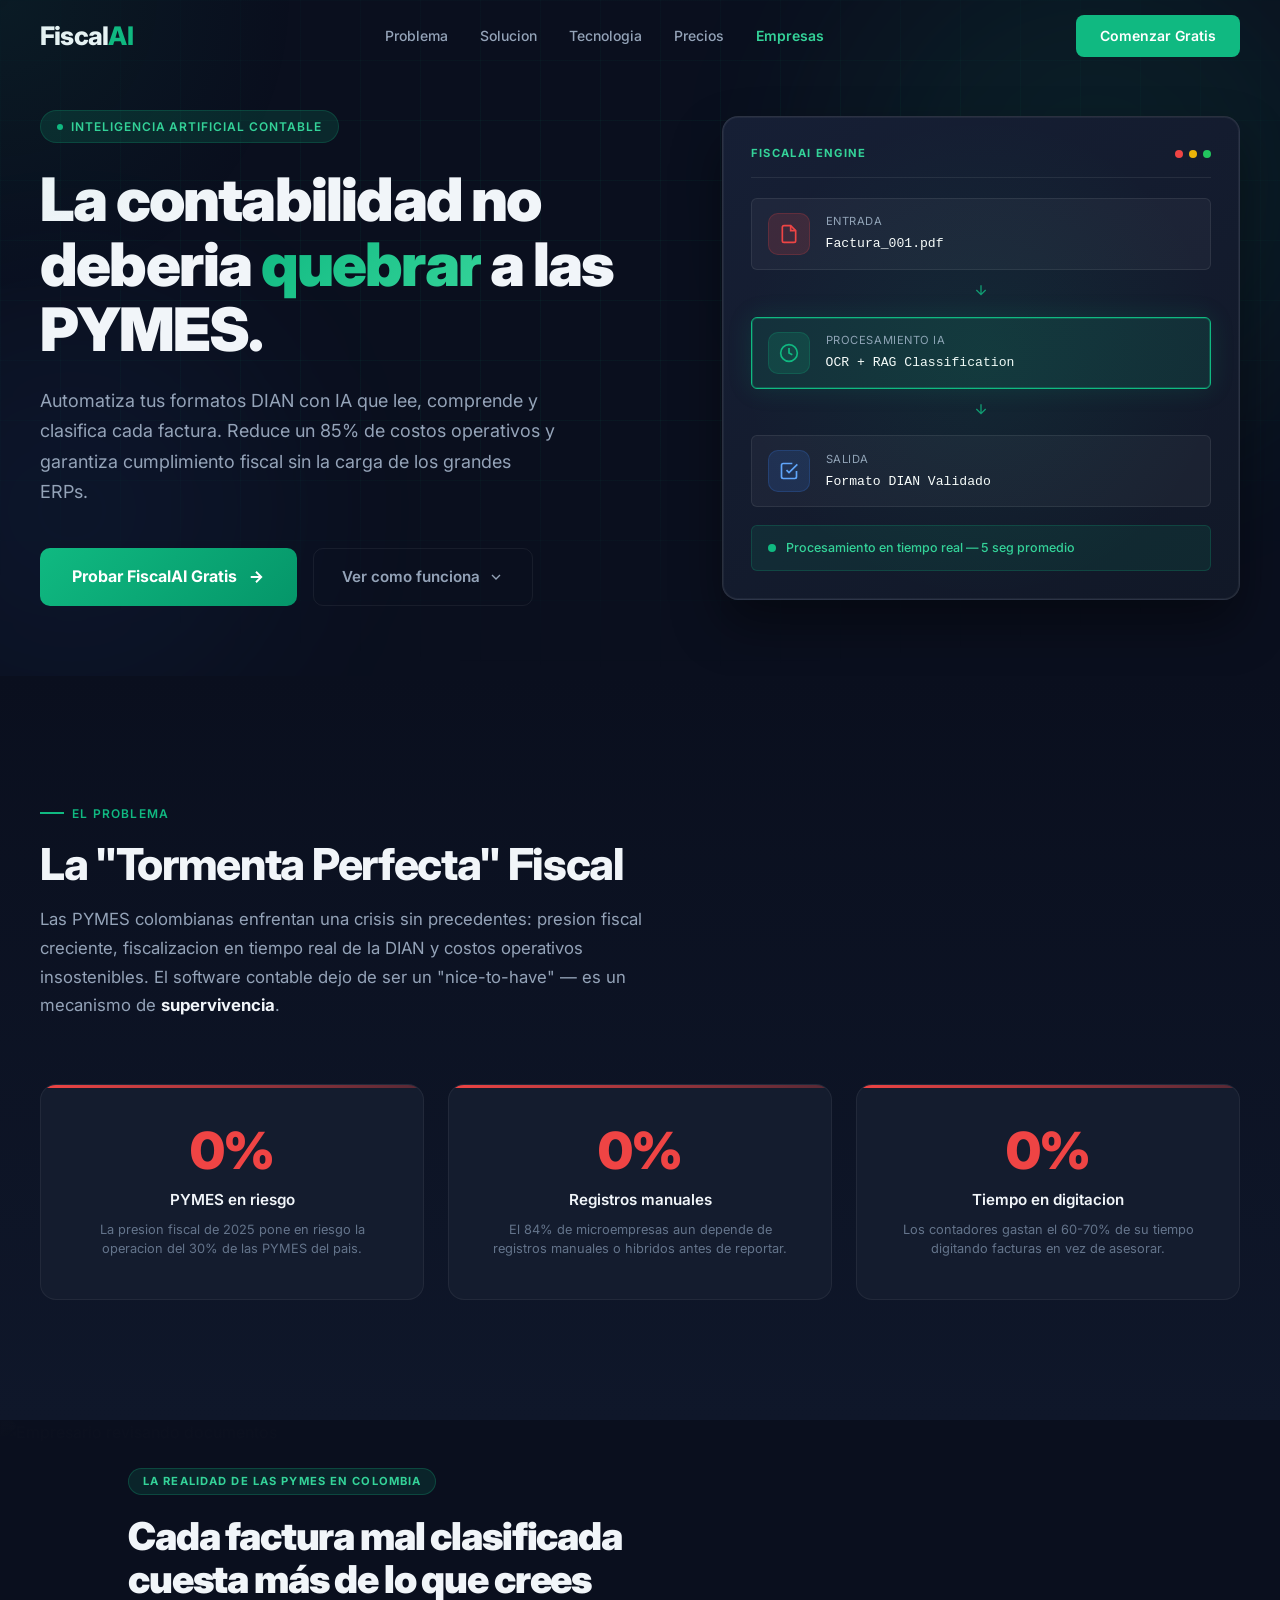
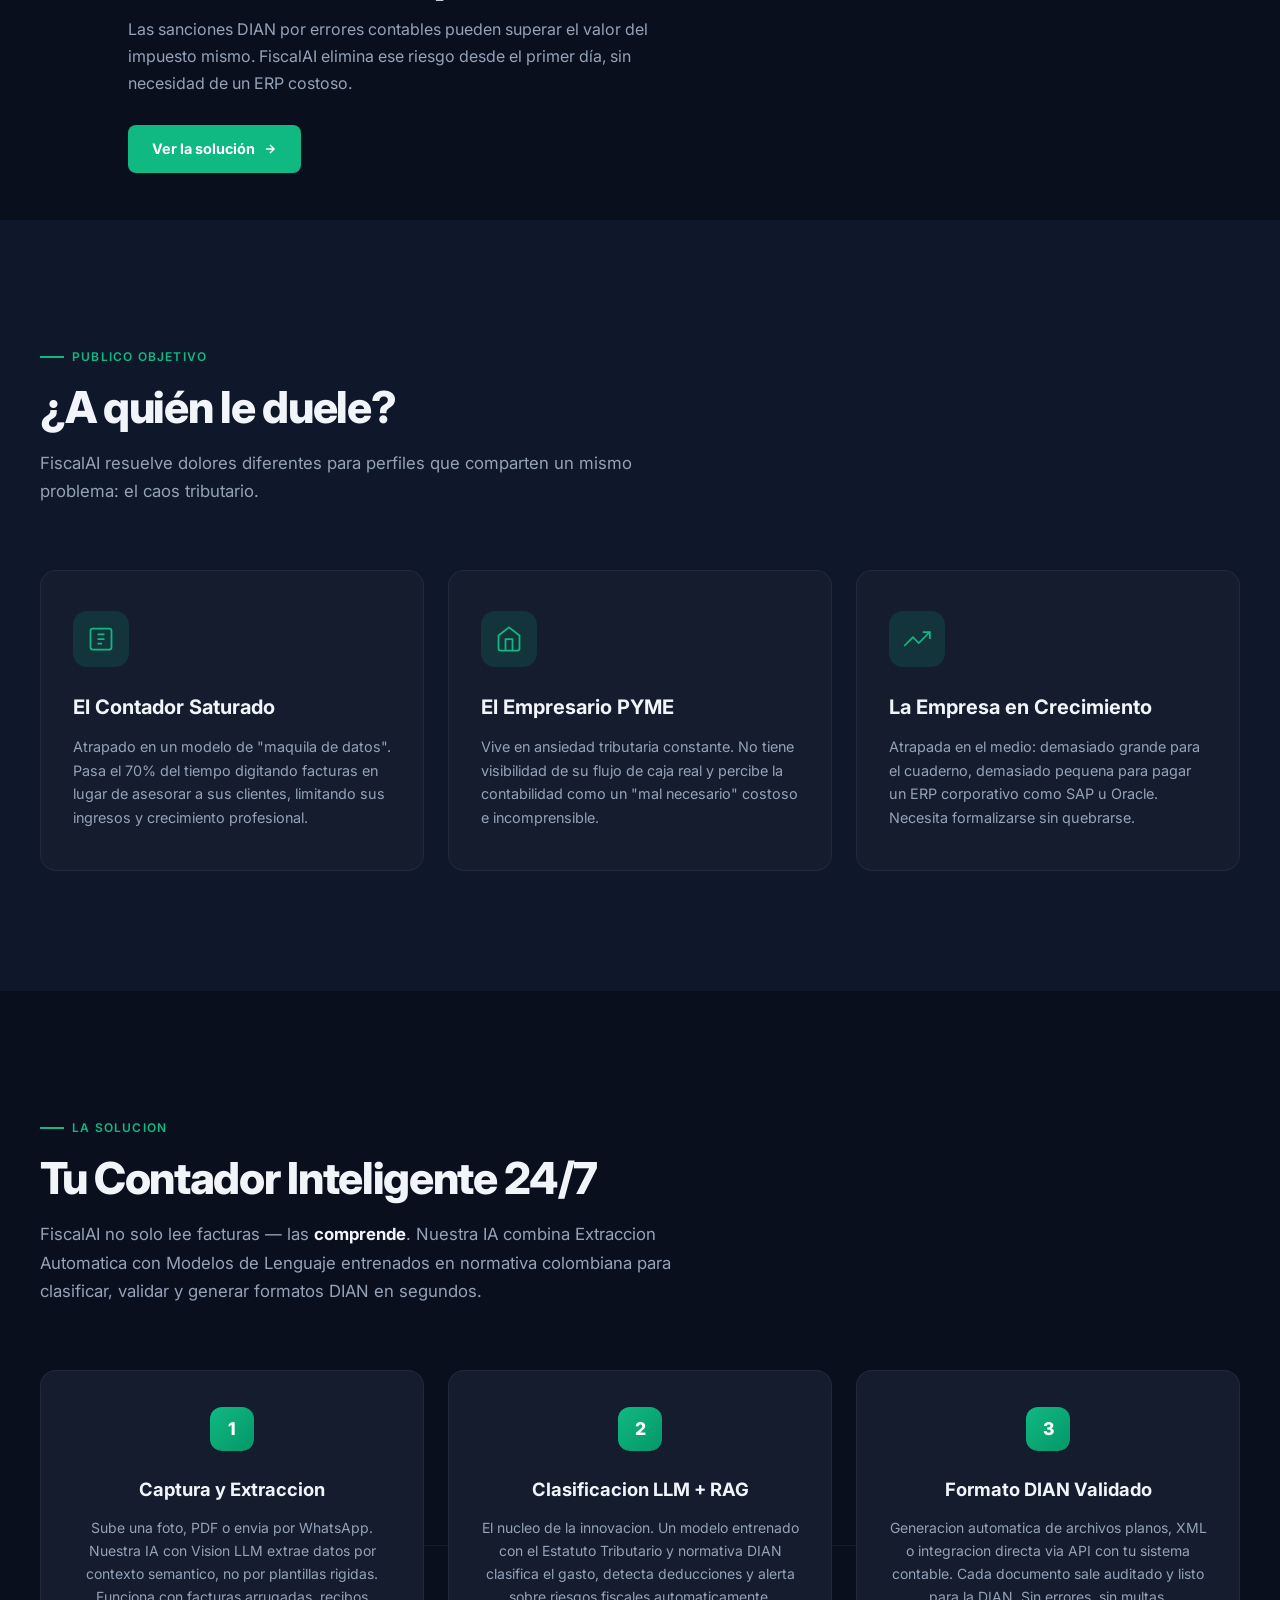
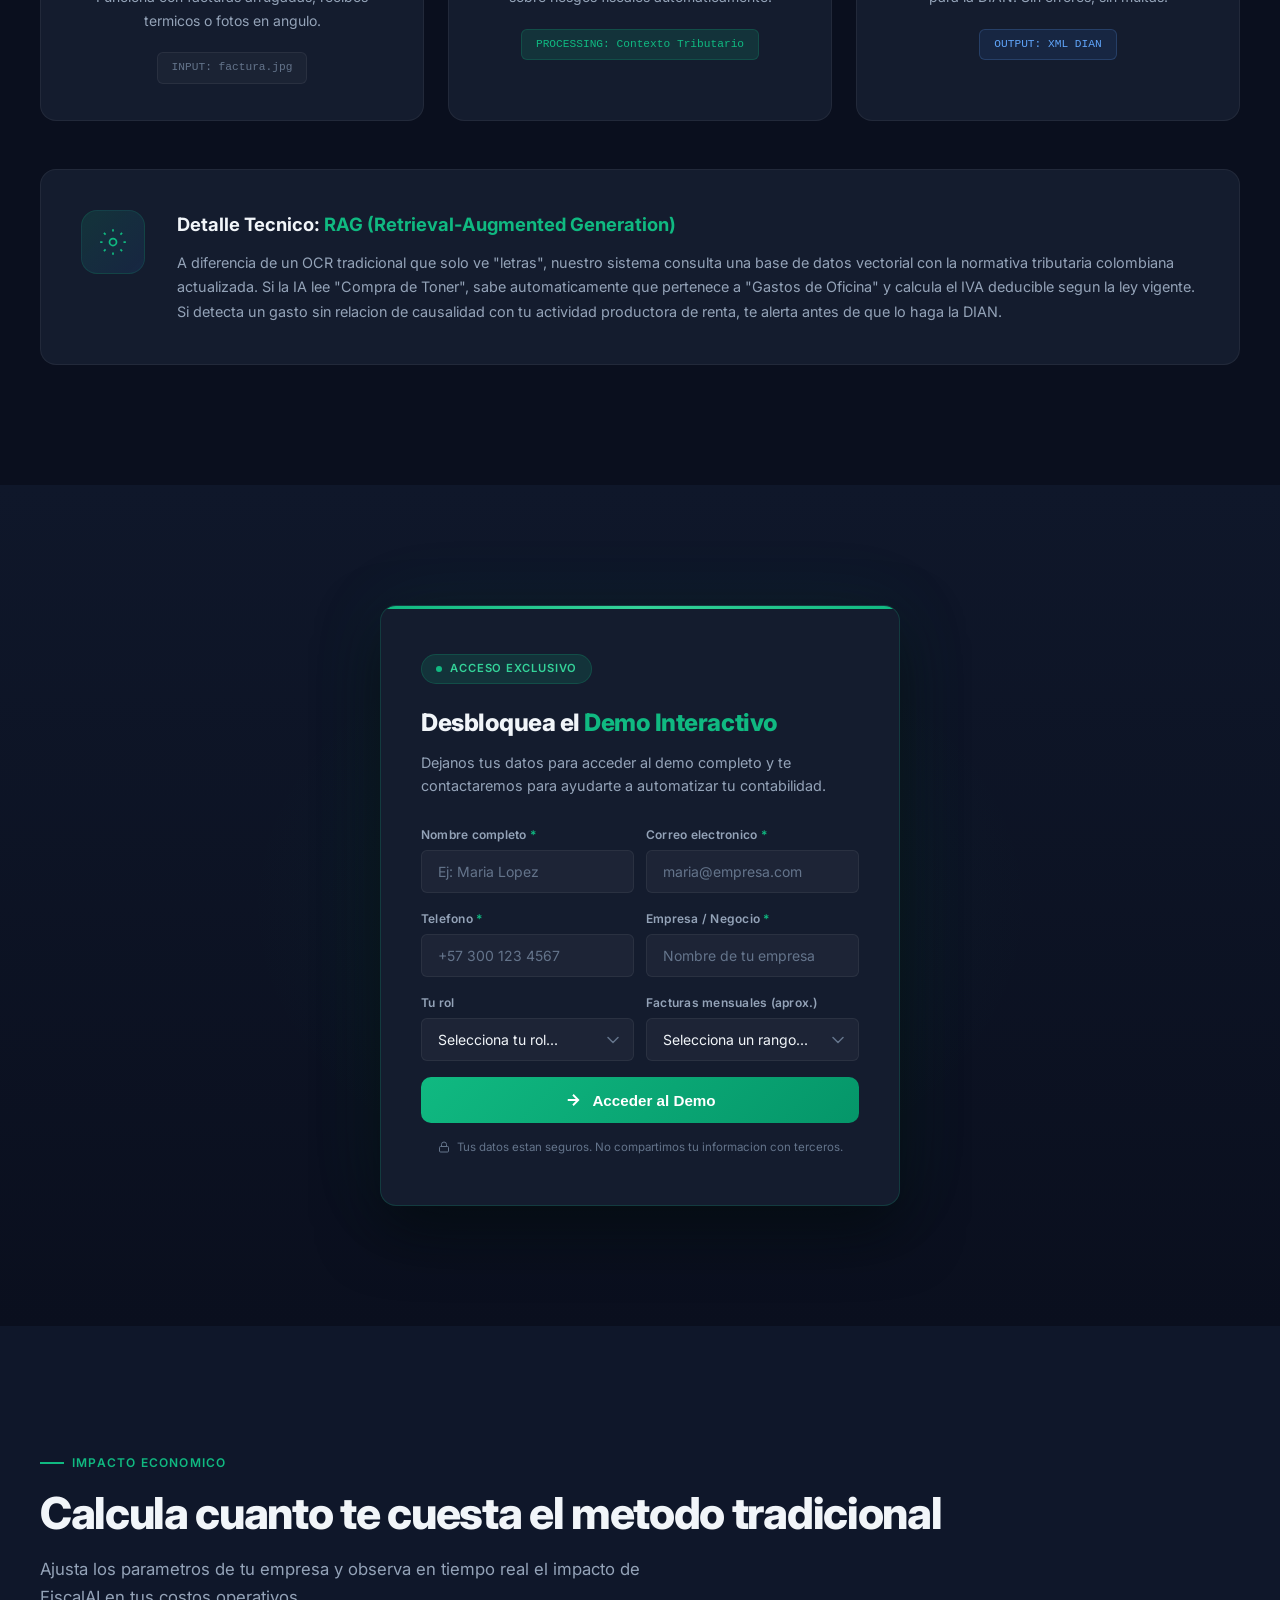
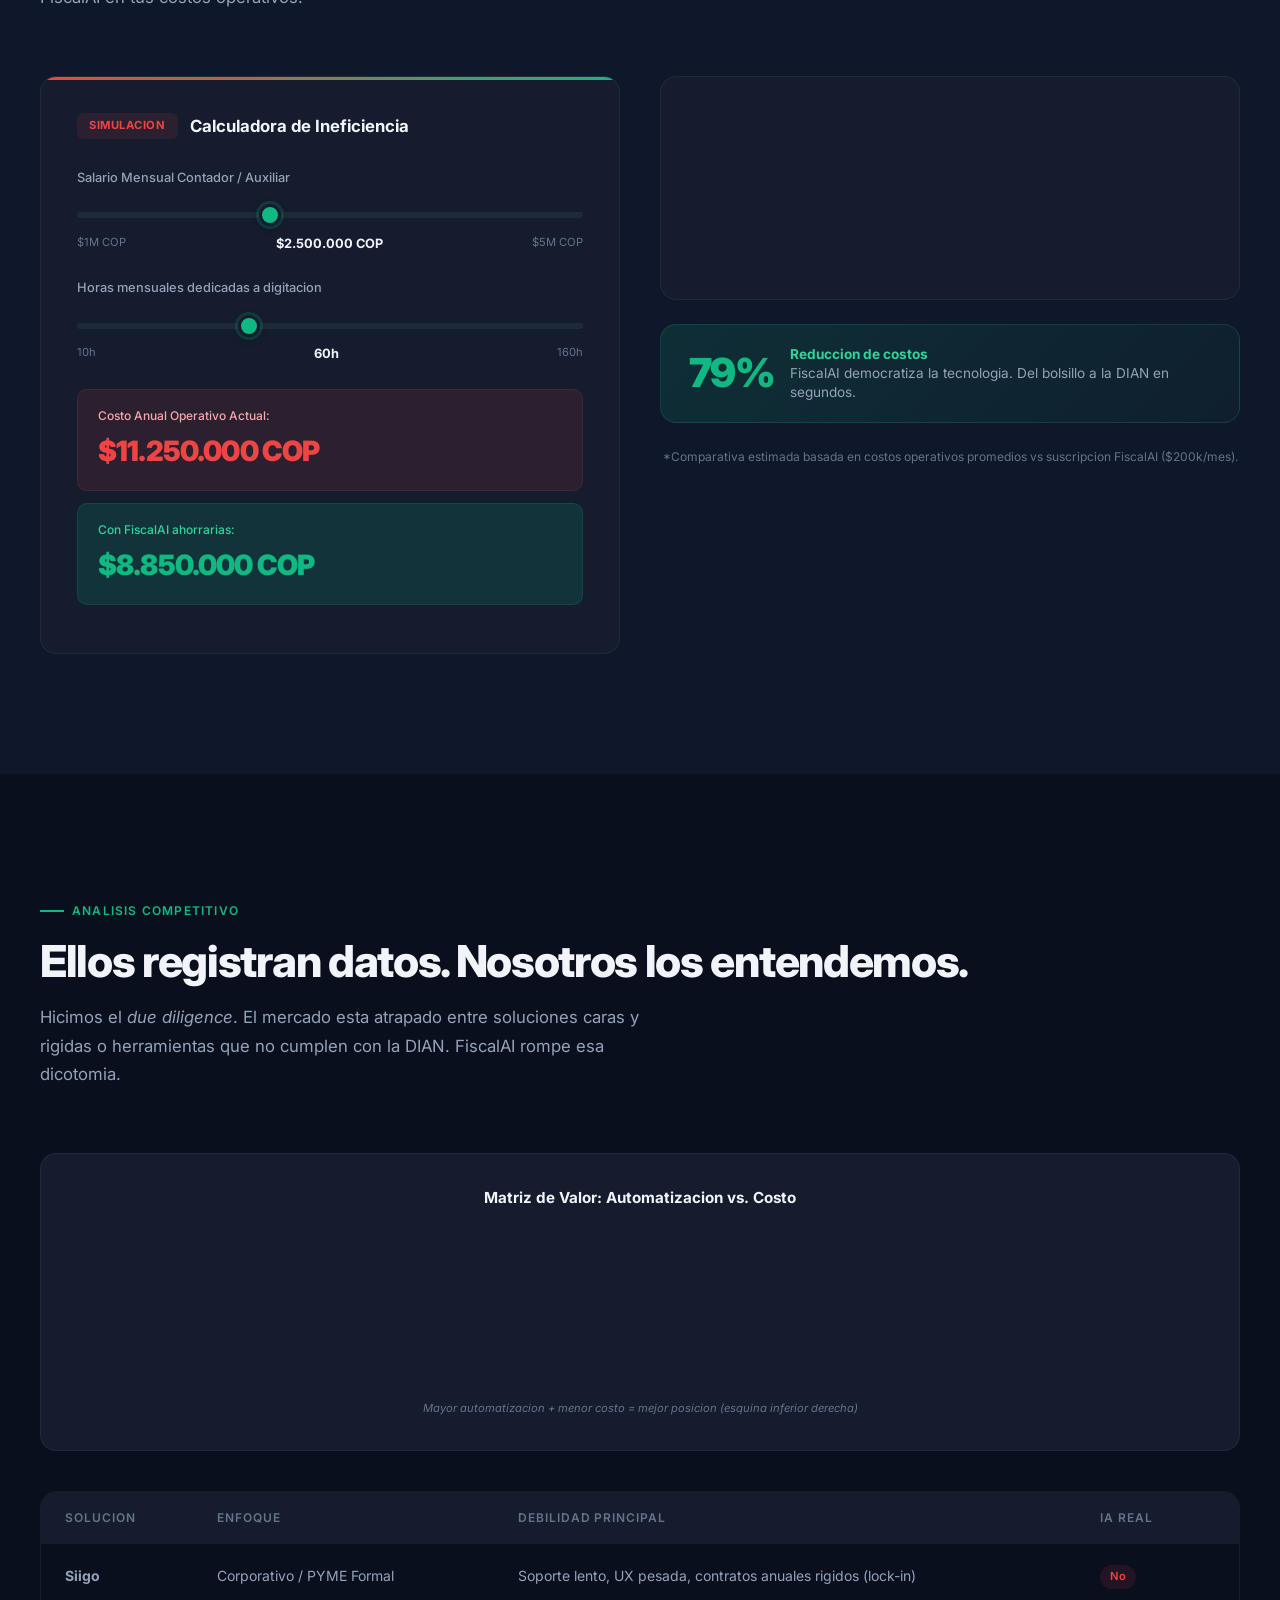
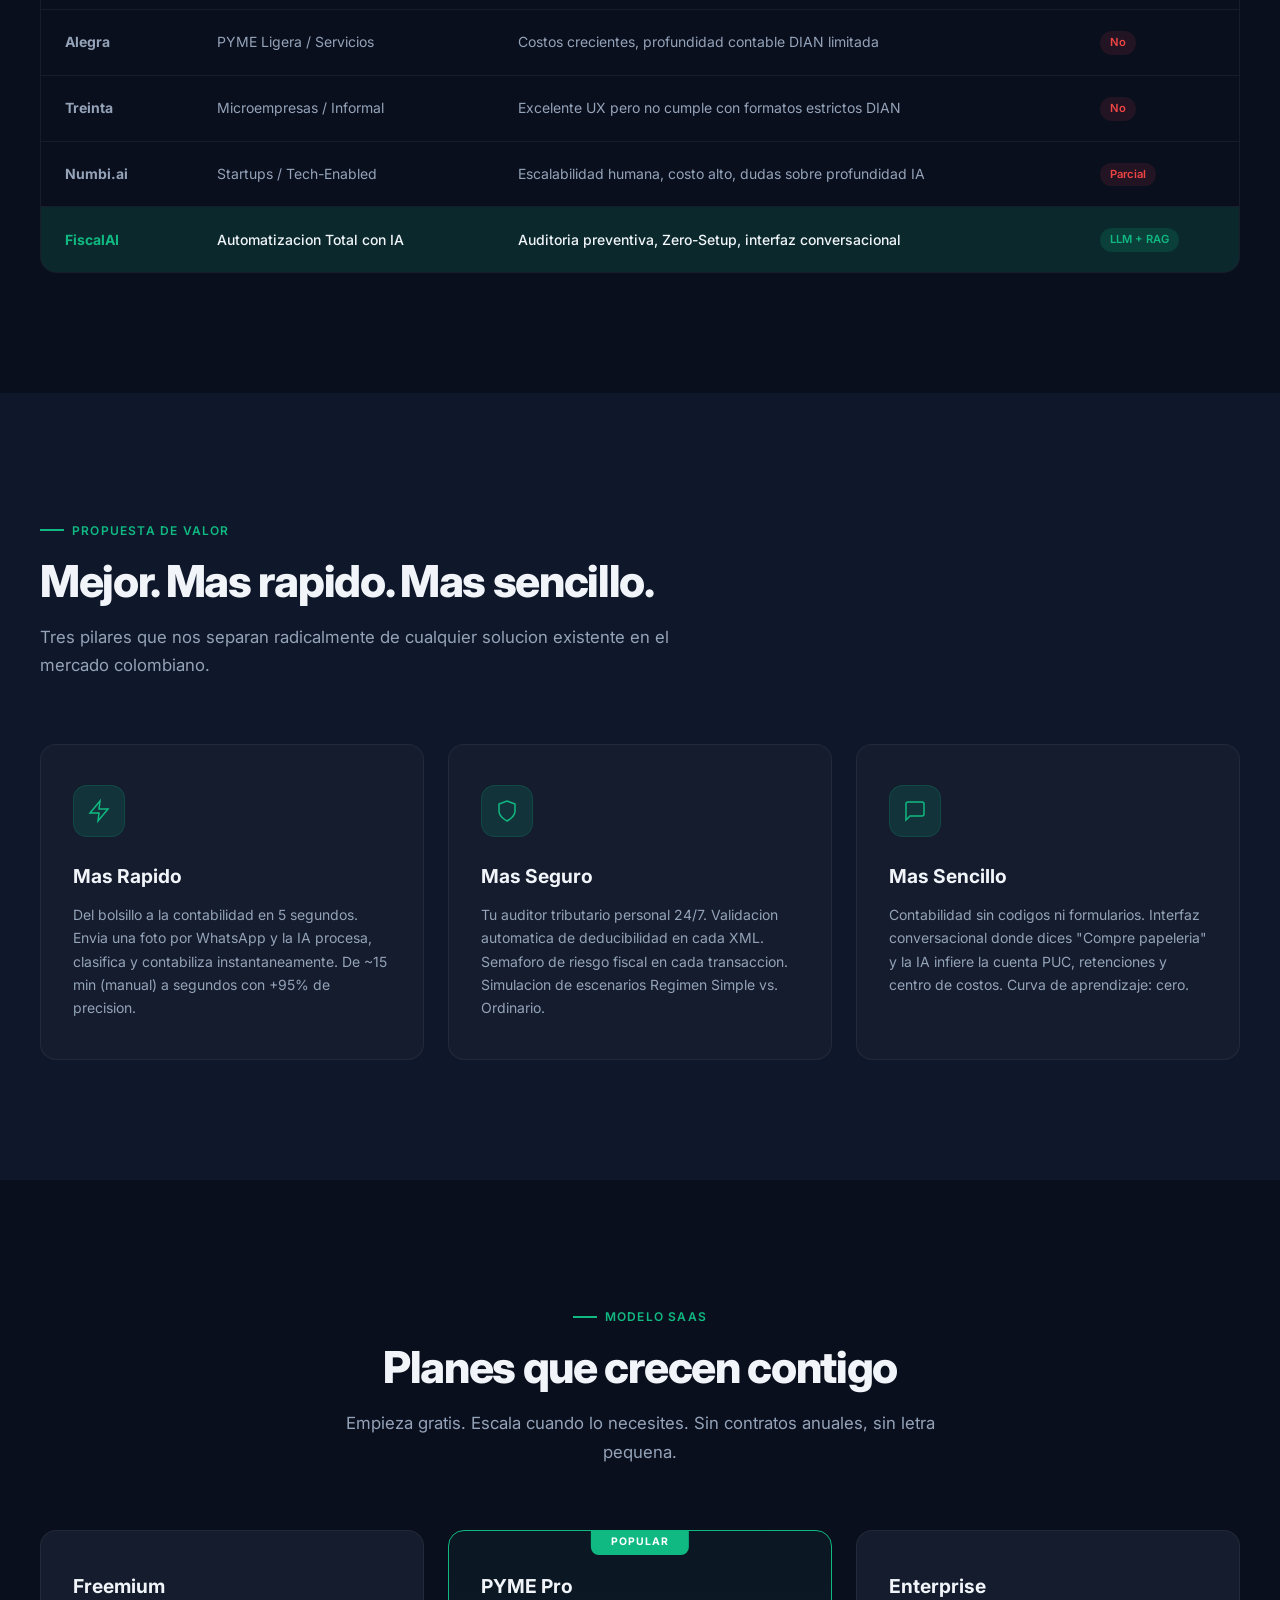
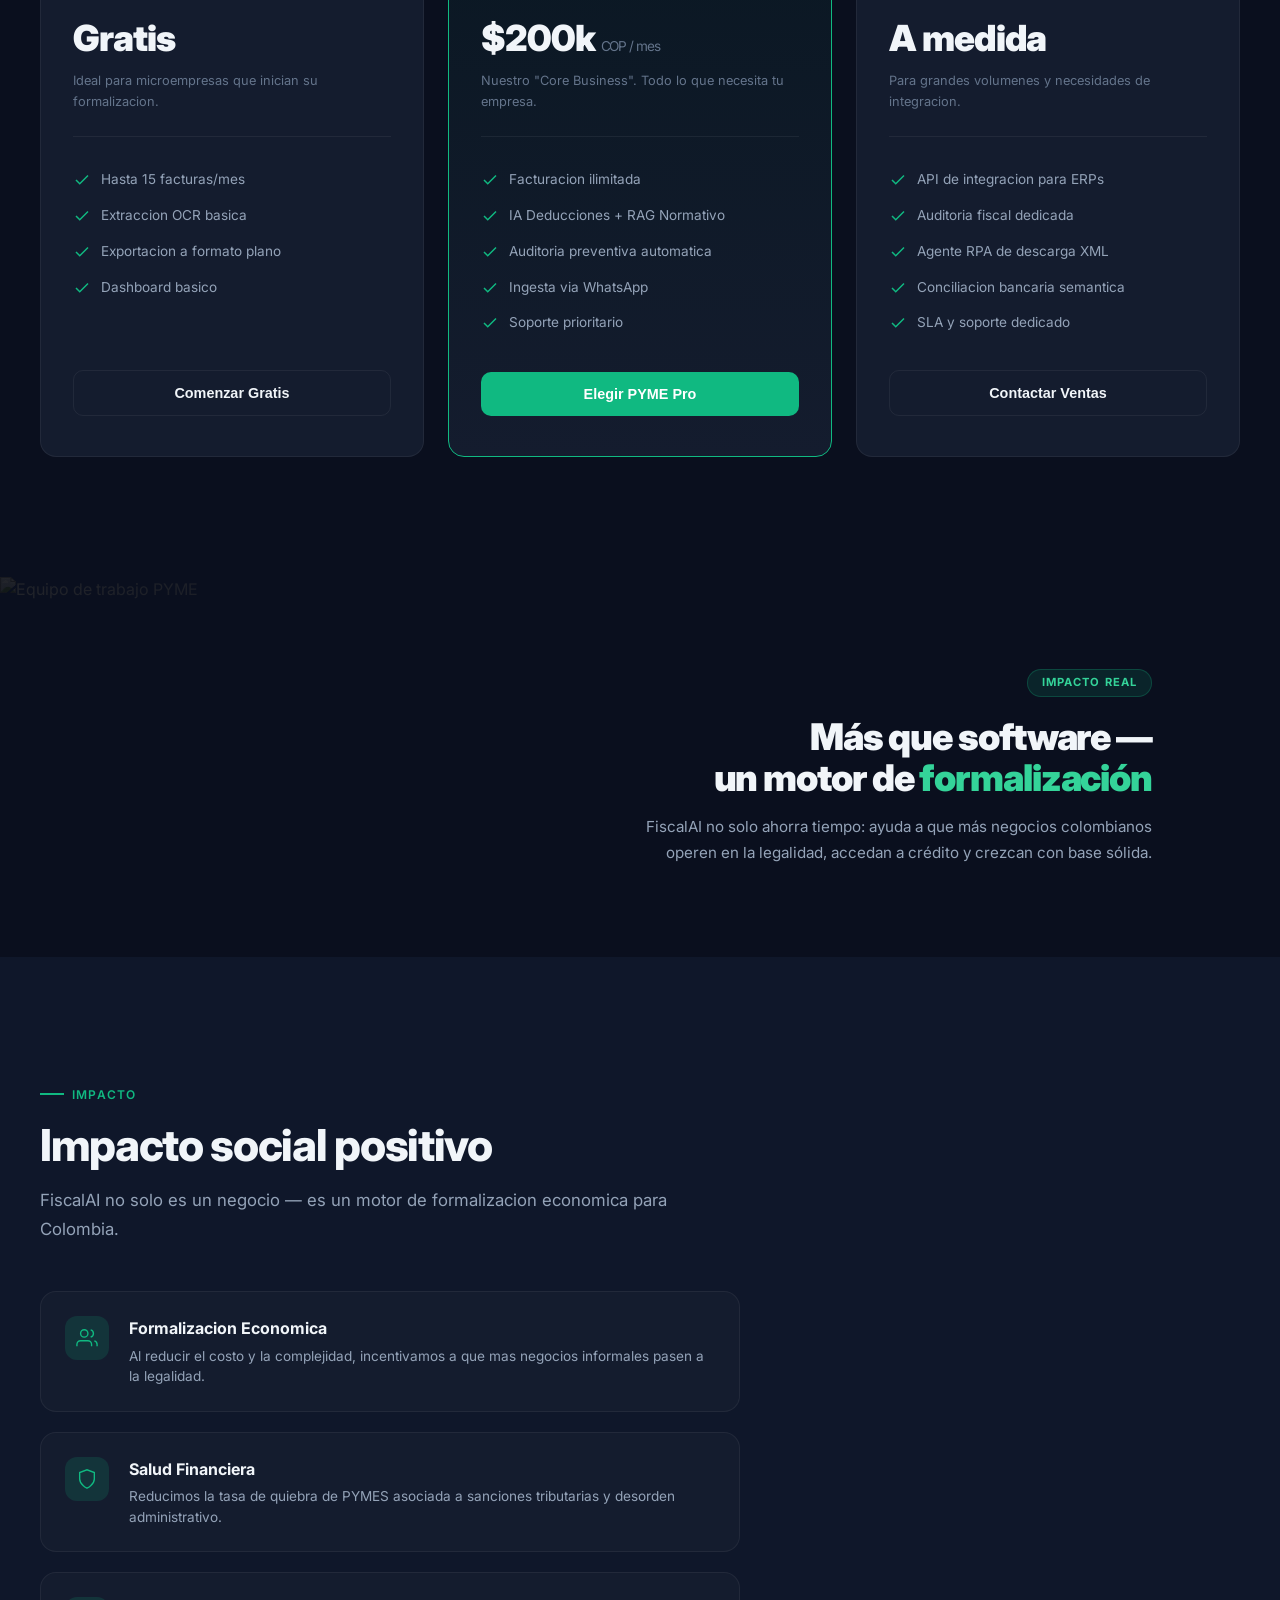
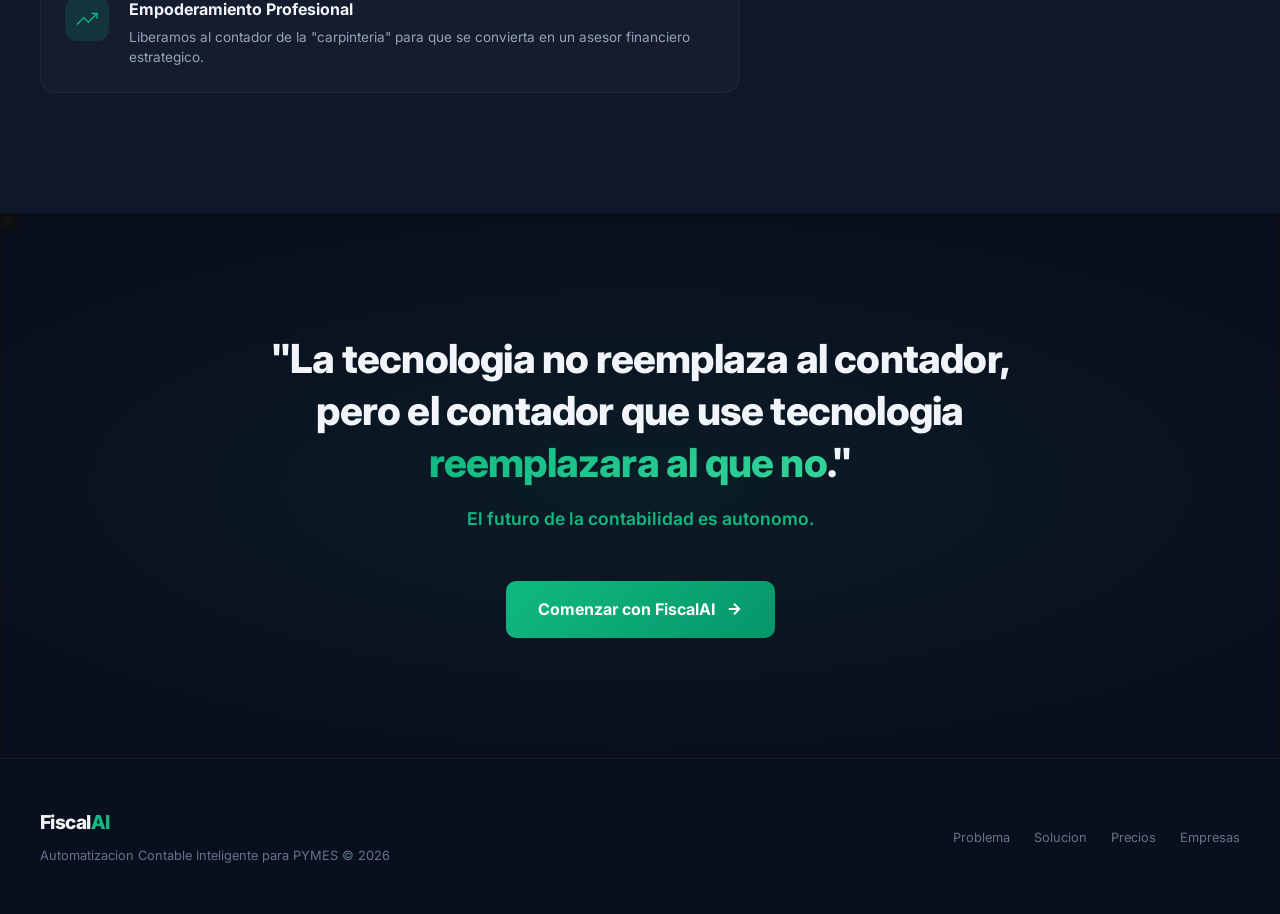
==== static/index.html @ b5fd9407 "feat: initial commit — FiscalAI landing + API" ====
<!DOCTYPE html>
<html lang="es">
<head>
    <meta charset="UTF-8">
    <meta name="viewport" content="width=device-width, initial-scale=1.0">
    <title>FiscalAI — Automatización Contable Inteligente para PYMES</title>
    <meta name="description" content="Transforma el caos de tus facturas en paz mental financiera. IA que lee, clasifica y genera formatos DIAN en segundos.">
    <link rel="preconnect" href="https://fonts.googleapis.com">
    <link rel="preconnect" href="https://fonts.gstatic.com" crossorigin>
    <link href="https://fonts.googleapis.com/css2?family=Inter:wght@300;400;500;600;700;800;900&display=swap" rel="stylesheet">
    <script src="https://cdnjs.cloudflare.com/ajax/libs/gsap/3.12.5/gsap.min.js"></script>
    <script src="https://cdnjs.cloudflare.com/ajax/libs/gsap/3.12.5/ScrollTrigger.min.js"></script>
    <script src="https://cdn.jsdelivr.net/npm/chart.js@4.4.7/dist/chart.umd.min.js"></script>
    <style>
        /* ========== CSS RESET & VARIABLES ========== */
        *, *::before, *::after { margin: 0; padding: 0; box-sizing: border-box; }

        :root {
            --bg-primary: #0a0f1e;
            --bg-secondary: #0f172a;
            --bg-card: #141c2e;
            --bg-card-hover: #1a2540;
            --surface: #1e293b;
            --border: rgba(255,255,255,0.06);
            --border-hover: rgba(16,185,129,0.3);
            --text-primary: #f1f5f9;
            --text-secondary: #94a3b8;
            --text-muted: #64748b;
            --accent: #10b981;
            --accent-light: #34d399;
            --accent-dark: #059669;
            --accent-glow: rgba(16,185,129,0.15);
            --danger: #ef4444;
            --danger-light: #fca5a5;
            --danger-bg: rgba(239,68,68,0.1);
            --radius: 16px;
            --radius-sm: 10px;
            --radius-xs: 6px;
            --transition: 0.3s cubic-bezier(0.4, 0, 0.2, 1);
        }

        html {
            scroll-behavior: smooth;
            -webkit-font-smoothing: antialiased;
            -moz-osx-font-smoothing: grayscale;
        }

        body {
            font-family: 'Inter', -apple-system, BlinkMacSystemFont, sans-serif;
            background: var(--bg-primary);
            color: var(--text-primary);
            overflow-x: hidden;
            line-height: 1.6;
        }

        /* ========== CURSOR GLOW ========== */
        .cursor-glow {
            position: fixed;
            width: 600px;
            height: 600px;
            border-radius: 50%;
            pointer-events: none;
            z-index: 9999;
            background: radial-gradient(circle, rgba(16,185,129,0.07) 0%, transparent 70%);
            transform: translate(-50%, -50%);
            transition: opacity 0.3s;
            will-change: transform;
        }

        /* ========== NAVIGATION ========== */
        .nav {
            position: fixed;
            top: 0;
            left: 0;
            right: 0;
            z-index: 1000;
            padding: 0 24px;
            transition: var(--transition);
        }

        .nav.scrolled {
            background: rgba(10,15,30,0.85);
            backdrop-filter: blur(20px) saturate(180%);
            -webkit-backdrop-filter: blur(20px) saturate(180%);
            border-bottom: 1px solid var(--border);
        }

        .nav-inner {
            max-width: 1200px;
            margin: 0 auto;
            display: flex;
            align-items: center;
            justify-content: space-between;
            height: 72px;
        }

        .logo {
            font-size: 1.6rem;
            font-weight: 800;
            letter-spacing: -0.03em;
            text-decoration: none;
            color: var(--text-primary);
        }

        .logo span { color: var(--accent); }

        .nav-links {
            display: flex;
            align-items: center;
            gap: 32px;
            list-style: none;
        }

        .nav-links a {
            color: var(--text-secondary);
            text-decoration: none;
            font-size: 0.875rem;
            font-weight: 500;
            transition: var(--transition);
            position: relative;
        }

        .nav-links a:hover { color: var(--text-primary); }

        .nav-links a::after {
            content: '';
            position: absolute;
            bottom: -4px;
            left: 0;
            width: 0;
            height: 2px;
            background: var(--accent);
            transition: width 0.3s;
        }

        .nav-links a:hover::after { width: 100%; }

        .nav-cta {
            padding: 10px 24px;
            background: var(--accent);
            color: #fff;
            border-radius: 8px;
            font-weight: 600;
            font-size: 0.875rem;
            text-decoration: none;
            transition: var(--transition);
            border: none;
            cursor: pointer;
        }

        .nav-cta:hover {
            background: var(--accent-light);
            transform: translateY(-1px);
            box-shadow: 0 8px 25px rgba(16,185,129,0.3);
        }

        .mobile-toggle {
            display: none;
            background: none;
            border: none;
            color: var(--text-primary);
            cursor: pointer;
            padding: 8px;
        }

        .mobile-toggle svg { width: 24px; height: 24px; }

        /* ========== HERO ========== */
        .hero {
            position: relative;
            min-height: auto;
            display: flex;
            align-items: center;
            padding: 110px 24px 70px;
            overflow: hidden;
        }

        .hero-grid-bg {
            position: absolute;
            inset: 0;
            background-image:
                linear-gradient(rgba(16,185,129,0.05) 1px, transparent 1px),
                linear-gradient(90deg, rgba(16,185,129,0.05) 1px, transparent 1px);
            background-size: 60px 60px;
            mask-image: radial-gradient(ellipse 80% 60% at 50% 40%, black 40%, transparent 100%);
            -webkit-mask-image: radial-gradient(ellipse 80% 60% at 50% 40%, black 40%, transparent 100%);
        }

        .hero-orb {
            position: absolute;
            border-radius: 50%;
            filter: blur(100px);
            opacity: 0.5;
            animation: orbFloat 20s ease-in-out infinite;
        }

        .hero-orb-1 {
            width: 500px;
            height: 500px;
            background: rgba(16,185,129,0.18);
            top: -10%;
            right: -5%;
        }

        .hero-orb-2 {
            width: 400px;
            height: 400px;
            background: rgba(59,130,246,0.12);
            bottom: -5%;
            left: -10%;
            animation-delay: -10s;
        }

        @keyframes orbFloat {
            0%, 100% { transform: translate(0, 0) scale(1); }
            33% { transform: translate(30px, -20px) scale(1.05); }
            66% { transform: translate(-20px, 15px) scale(0.95); }
        }

        .hero-inner {
            max-width: 1200px;
            margin: 0 auto;
            width: 100%;
            display: grid;
            grid-template-columns: 1.1fr 0.9fr;
            gap: 48px;
            align-items: center;
            position: relative;
            z-index: 1;
        }

        .hero-badge {
            display: inline-flex;
            align-items: center;
            gap: 8px;
            padding: 6px 16px;
            background: var(--accent-glow);
            border: 1px solid rgba(16,185,129,0.2);
            border-radius: 100px;
            font-size: 0.75rem;
            font-weight: 600;
            color: var(--accent-light);
            text-transform: uppercase;
            letter-spacing: 0.08em;
            margin-bottom: 24px;
        }

        .hero-badge::before {
            content: '';
            width: 6px;
            height: 6px;
            border-radius: 50%;
            background: var(--accent);
            animation: pulse-dot 2s ease-in-out infinite;
        }

        @keyframes pulse-dot {
            0%, 100% { opacity: 1; transform: scale(1); }
            50% { opacity: 0.5; transform: scale(1.5); }
        }

        .hero h1 {
            font-size: clamp(2.5rem, 5vw, 3.75rem);
            font-weight: 900;
            line-height: 1.08;
            letter-spacing: -0.03em;
            margin-bottom: 24px;
        }

        .hero h1 .highlight {
            background: linear-gradient(135deg, var(--accent) 0%, var(--accent-light) 100%);
            -webkit-background-clip: text;
            -webkit-text-fill-color: transparent;
            background-clip: text;
        }

        .hero-desc {
            font-size: 1.125rem;
            color: var(--text-secondary);
            line-height: 1.7;
            margin-bottom: 40px;
            max-width: 520px;
        }

        .hero-actions {
            display: flex;
            gap: 16px;
            align-items: center;
            flex-wrap: wrap;
        }

        .btn-primary {
            display: inline-flex;
            align-items: center;
            gap: 10px;
            padding: 16px 32px;
            background: linear-gradient(135deg, var(--accent) 0%, var(--accent-dark) 100%);
            color: #fff;
            border-radius: var(--radius-sm);
            font-weight: 700;
            font-size: 1rem;
            text-decoration: none;
            transition: var(--transition);
            border: none;
            cursor: pointer;
            position: relative;
            overflow: hidden;
        }

        .btn-primary::before {
            content: '';
            position: absolute;
            inset: 0;
            background: linear-gradient(135deg, var(--accent-light) 0%, var(--accent) 100%);
            opacity: 0;
            transition: opacity 0.3s;
        }

        .btn-primary:hover::before { opacity: 1; }
        .btn-primary:hover {
            transform: translateY(-2px);
            box-shadow: 0 12px 35px rgba(16,185,129,0.35);
        }

        .btn-primary span { position: relative; z-index: 1; }

        .btn-secondary {
            display: inline-flex;
            align-items: center;
            gap: 8px;
            padding: 16px 28px;
            background: transparent;
            color: var(--text-secondary);
            border: 1px solid var(--border);
            border-radius: var(--radius-sm);
            font-weight: 600;
            font-size: 0.95rem;
            text-decoration: none;
            transition: var(--transition);
            cursor: pointer;
        }

        .btn-secondary:hover {
            border-color: var(--accent);
            color: var(--accent-light);
            background: var(--accent-glow);
        }

        /* Hero Demo Card */
        .hero-demo {
            position: relative;
            perspective: 1000px;
        }

        .demo-card {
            background: linear-gradient(145deg, #161f35 0%, #111827 100%);
            border: 1px solid rgba(255,255,255,0.1);
            border-radius: var(--radius);
            padding: 28px;
            position: relative;
            overflow: hidden;
            transition: transform 0.1s ease-out;
            transform-style: preserve-3d;
            box-shadow: 0 25px 50px rgba(0,0,0,0.4), 0 0 0 1px rgba(255,255,255,0.05) inset;
        }

        .demo-card::before {
            content: '';
            position: absolute;
            inset: 0;
            background: radial-gradient(600px circle at var(--mouse-x, 50%) var(--mouse-y, 50%), rgba(16,185,129,0.08), transparent 40%);
            pointer-events: none;
        }

        .demo-card-header {
            display: flex;
            align-items: center;
            justify-content: space-between;
            margin-bottom: 20px;
            padding-bottom: 14px;
            border-bottom: 1px solid rgba(255,255,255,0.08);
        }

        .demo-card-header span {
            font-size: 0.7rem;
            font-weight: 700;
            color: var(--accent-light);
            text-transform: uppercase;
            letter-spacing: 0.12em;
        }

        .demo-dots {
            display: flex;
            gap: 6px;
        }

        .demo-dots span {
            width: 8px;
            height: 8px;
            border-radius: 50%;
            background: var(--surface);
        }

        .demo-dots span:nth-child(1) { background: #ef4444; }
        .demo-dots span:nth-child(2) { background: #eab308; }
        .demo-dots span:nth-child(3) { background: #22c55e; }

        .demo-flow {
            display: flex;
            flex-direction: column;
            gap: 12px;
        }

        .demo-step {
            display: flex;
            align-items: center;
            gap: 16px;
            padding: 14px 16px;
            border-radius: var(--radius-xs);
            background: rgba(255,255,255,0.04);
            border: 1px solid rgba(255,255,255,0.08);
            transition: var(--transition);
        }

        .demo-step.active {
            border-color: var(--accent);
            background: rgba(16,185,129,0.12);
            box-shadow: 0 0 24px rgba(16,185,129,0.15), 0 0 0 1px rgba(16,185,129,0.3) inset;
        }

        .demo-step-icon {
            width: 42px;
            height: 42px;
            border-radius: 10px;
            display: flex;
            align-items: center;
            justify-content: center;
            font-size: 1.1rem;
            flex-shrink: 0;
        }

        .demo-step-icon.input { background: rgba(239,68,68,0.15); border: 1px solid rgba(239,68,68,0.2); }
        .demo-step-icon.process { background: rgba(16,185,129,0.15); border: 1px solid rgba(16,185,129,0.2); }
        .demo-step-icon.output { background: rgba(59,130,246,0.15); border: 1px solid rgba(59,130,246,0.2); }

        .demo-step-text small {
            display: block;
            font-size: 0.7rem;
            color: var(--text-secondary);
            text-transform: uppercase;
            letter-spacing: 0.05em;
            margin-bottom: 2px;
        }

        .demo-step-text p {
            font-family: 'SF Mono', 'Fira Code', monospace;
            font-size: 0.82rem;
            color: #fff;
            font-weight: 500;
        }

        .demo-arrow {
            text-align: center;
            color: var(--accent);
            font-size: 0.85rem;
            opacity: 0.8;
        }

        .demo-status {
            margin-top: 18px;
            padding: 12px 16px;
            background: rgba(16,185,129,0.1);
            border-radius: var(--radius-xs);
            border: 1px solid rgba(16,185,129,0.2);
            display: flex;
            align-items: center;
            gap: 10px;
            font-size: 0.78rem;
            font-weight: 500;
            color: var(--accent-light);
        }

        .status-dot {
            width: 8px;
            height: 8px;
            border-radius: 50%;
            background: var(--accent);
            animation: pulse-dot 1.5s ease-in-out infinite;
        }

        /* ========== SECTIONS COMMON ========== */
        section {
            padding: 120px 24px;
            position: relative;
        }

        .section-inner {
            max-width: 1200px;
            margin: 0 auto;
        }

        .section-label {
            display: inline-flex;
            align-items: center;
            gap: 8px;
            font-size: 0.75rem;
            font-weight: 600;
            color: var(--accent);
            text-transform: uppercase;
            letter-spacing: 0.1em;
            margin-bottom: 16px;
        }

        .section-label::before {
            content: '';
            width: 24px;
            height: 2px;
            background: var(--accent);
        }

        .section-title {
            font-size: clamp(2rem, 4vw, 2.75rem);
            font-weight: 800;
            letter-spacing: -0.03em;
            line-height: 1.15;
            margin-bottom: 16px;
        }

        .section-desc {
            font-size: 1.05rem;
            color: var(--text-secondary);
            max-width: 640px;
            line-height: 1.7;
        }

        /* GSAP will handle initial hide + reveal animation via fromTo().
           Without this CSS rule, content stays visible if GSAP fails to load. */

        /* ========== PROBLEM / STATS ========== */
        .problem-section {
            background: linear-gradient(180deg, var(--bg-primary) 0%, var(--bg-secondary) 100%);
        }

        .stats-grid {
            display: grid;
            grid-template-columns: repeat(3, 1fr);
            gap: 24px;
            margin-top: 64px;
        }

        .stat-card {
            padding: 40px 32px;
            background: var(--bg-card);
            border: 1px solid var(--border);
            border-radius: var(--radius);
            text-align: center;
            position: relative;
            overflow: hidden;
            transition: var(--transition);
        }

        .stat-card::before {
            content: '';
            position: absolute;
            top: 0;
            left: 0;
            right: 0;
            height: 3px;
            background: linear-gradient(90deg, var(--danger) 0%, rgba(239,68,68,0.3) 100%);
        }

        .stat-card:hover {
            border-color: rgba(239,68,68,0.2);
            transform: translateY(-4px);
            box-shadow: 0 20px 40px rgba(0,0,0,0.3);
        }

        .stat-number {
            font-size: clamp(2.5rem, 4vw, 3.5rem);
            font-weight: 900;
            color: var(--danger);
            letter-spacing: -0.03em;
            line-height: 1;
            margin-bottom: 12px;
        }

        .stat-label {
            font-size: 0.95rem;
            font-weight: 600;
            color: var(--text-primary);
            margin-bottom: 8px;
        }

        .stat-desc {
            font-size: 0.8rem;
            color: var(--text-muted);
            line-height: 1.5;
        }

        /* ========== WHO IT HURTS (Personas) ========== */
        .personas-section {
            background: var(--bg-secondary);
        }

        .personas-grid {
            display: grid;
            grid-template-columns: repeat(3, 1fr);
            gap: 24px;
            margin-top: 64px;
        }

        .persona-card {
            padding: 40px 32px;
            background: var(--bg-card);
            border: 1px solid var(--border);
            border-radius: var(--radius);
            transition: var(--transition);
            position: relative;
            overflow: hidden;
        }

        .persona-card::after {
            content: '';
            position: absolute;
            inset: 0;
            background: radial-gradient(400px circle at var(--mouse-x, 50%) var(--mouse-y, 50%), rgba(16,185,129,0.04), transparent 40%);
            pointer-events: none;
            opacity: 0;
            transition: opacity 0.3s;
        }

        .persona-card:hover::after { opacity: 1; }

        .persona-card:hover {
            border-color: var(--border-hover);
            transform: translateY(-4px);
            box-shadow: 0 20px 40px rgba(0,0,0,0.3);
        }

        .persona-icon {
            width: 56px;
            height: 56px;
            border-radius: 14px;
            background: var(--accent-glow);
            display: flex;
            align-items: center;
            justify-content: center;
            margin-bottom: 24px;
        }

        .persona-icon svg {
            width: 28px;
            height: 28px;
            stroke: var(--accent);
            fill: none;
            stroke-width: 1.5;
        }

        .persona-card h3 {
            font-size: 1.25rem;
            font-weight: 700;
            margin-bottom: 12px;
        }

        .persona-card p {
            font-size: 0.9rem;
            color: var(--text-secondary);
            line-height: 1.65;
        }

        /* ========== SOLUTION FLOW ========== */
        .solution-section {
            background: var(--bg-primary);
        }

        .solution-grid {
            display: grid;
            grid-template-columns: repeat(3, 1fr);
            gap: 24px;
            margin-top: 64px;
            position: relative;
        }

        .solution-grid::before {
            content: '';
            position: absolute;
            top: 50%;
            left: 10%;
            right: 10%;
            height: 1px;
            background: linear-gradient(90deg, transparent, var(--accent), transparent);
            opacity: 0.2;
        }

        .step-card {
            padding: 36px 28px;
            background: var(--bg-card);
            border: 1px solid var(--border);
            border-radius: var(--radius);
            text-align: center;
            transition: var(--transition);
            position: relative;
            z-index: 1;
        }

        .step-card:hover {
            border-color: var(--border-hover);
            transform: translateY(-6px);
            box-shadow: 0 24px 48px rgba(0,0,0,0.3);
        }

        .step-number {
            width: 44px;
            height: 44px;
            border-radius: 12px;
            background: linear-gradient(135deg, var(--accent), var(--accent-dark));
            color: white;
            font-weight: 800;
            font-size: 1.1rem;
            display: flex;
            align-items: center;
            justify-content: center;
            margin: 0 auto 24px;
        }

        .step-card h3 {
            font-size: 1.15rem;
            font-weight: 700;
            margin-bottom: 12px;
        }

        .step-card p {
            font-size: 0.875rem;
            color: var(--text-secondary);
            line-height: 1.65;
            margin-bottom: 20px;
        }

        .step-tag {
            display: inline-block;
            padding: 6px 14px;
            background: rgba(255,255,255,0.03);
            border: 1px solid var(--border);
            border-radius: 6px;
            font-family: 'SF Mono', 'Fira Code', monospace;
            font-size: 0.7rem;
            color: var(--text-muted);
        }

        .step-tag.active { color: var(--accent); border-color: rgba(16,185,129,0.2); background: var(--accent-glow); }
        .step-tag.complete { color: #60a5fa; border-color: rgba(96,165,250,0.2); background: rgba(59,130,246,0.1); }

        /* RAG Detail Box */
        .rag-detail {
            margin-top: 48px;
            padding: 40px;
            background: var(--bg-card);
            border: 1px solid var(--border);
            border-radius: var(--radius);
            display: grid;
            grid-template-columns: auto 1fr;
            gap: 32px;
            align-items: start;
        }

        .rag-icon {
            width: 64px;
            height: 64px;
            border-radius: 16px;
            background: linear-gradient(135deg, var(--accent-glow), rgba(59,130,246,0.1));
            border: 1px solid rgba(16,185,129,0.15);
            display: flex;
            align-items: center;
            justify-content: center;
            font-size: 1.5rem;
        }

        .rag-detail h4 {
            font-size: 1.15rem;
            font-weight: 700;
            margin-bottom: 12px;
        }

        .rag-detail h4 span {
            color: var(--accent);
        }

        .rag-detail p {
            font-size: 0.9rem;
            color: var(--text-secondary);
            line-height: 1.7;
        }

        /* ========== COST COMPARISON ========== */
        .cost-section {
            background: var(--bg-secondary);
        }

        .cost-layout {
            margin-top: 64px;
            display: grid;
            grid-template-columns: 1fr 1fr;
            gap: 40px;
            align-items: start;
        }

        .calc-card {
            padding: 36px;
            background: var(--bg-card);
            border: 1px solid var(--border);
            border-radius: var(--radius);
            position: relative;
            overflow: hidden;
        }

        .calc-card::before {
            content: '';
            position: absolute;
            top: 0; left: 0; right: 0;
            height: 3px;
            background: linear-gradient(90deg, var(--danger), var(--accent));
        }

        .calc-header {
            display: flex;
            align-items: center;
            gap: 12px;
            margin-bottom: 28px;
        }

        .calc-badge {
            padding: 4px 12px;
            background: var(--danger-bg);
            color: var(--danger);
            font-size: 0.7rem;
            font-weight: 700;
            border-radius: 6px;
            text-transform: uppercase;
            letter-spacing: 0.05em;
        }

        .calc-header h3 {
            font-size: 1.05rem;
            font-weight: 700;
        }

        .calc-slider-group {
            margin-bottom: 24px;
        }

        .calc-slider-group label {
            display: block;
            font-size: 0.8rem;
            font-weight: 500;
            color: var(--text-secondary);
            margin-bottom: 12px;
        }

        .calc-range {
            -webkit-appearance: none;
            appearance: none;
            width: 100%;
            height: 6px;
            border-radius: 3px;
            background: var(--surface);
            outline: none;
            cursor: pointer;
            transition: background 0.2s;
        }

        .calc-range::-webkit-slider-thumb {
            -webkit-appearance: none;
            appearance: none;
            width: 22px;
            height: 22px;
            border-radius: 50%;
            background: var(--accent);
            border: 3px solid var(--bg-card);
            box-shadow: 0 0 0 3px rgba(16,185,129,0.2), 0 2px 8px rgba(0,0,0,0.3);
            cursor: pointer;
            transition: box-shadow 0.2s;
        }

        .calc-range::-webkit-slider-thumb:hover {
            box-shadow: 0 0 0 5px rgba(16,185,129,0.25), 0 2px 12px rgba(0,0,0,0.4);
        }

        .calc-range::-moz-range-thumb {
            width: 22px;
            height: 22px;
            border-radius: 50%;
            background: var(--accent);
            border: 3px solid var(--bg-card);
            box-shadow: 0 0 0 3px rgba(16,185,129,0.2), 0 2px 8px rgba(0,0,0,0.3);
            cursor: pointer;
        }

        .calc-range-labels {
            display: flex;
            justify-content: space-between;
            margin-top: 8px;
            font-size: 0.7rem;
            color: var(--text-muted);
        }

        .calc-range-labels .current {
            font-weight: 700;
            color: var(--text-primary);
            font-size: 0.8rem;
        }

        .calc-result {
            padding: 16px 20px;
            border-radius: var(--radius-sm);
            margin-bottom: 12px;
        }

        .calc-result.danger {
            background: var(--danger-bg);
            border: 1px solid rgba(239,68,68,0.15);
        }

        .calc-result.success {
            background: var(--accent-glow);
            border: 1px solid rgba(16,185,129,0.15);
        }

        .calc-result small {
            display: block;
            font-size: 0.75rem;
            font-weight: 500;
            margin-bottom: 4px;
        }

        .calc-result.danger small { color: var(--danger-light); }
        .calc-result.success small { color: var(--accent-light); }

        .calc-result .amount {
            font-size: 1.75rem;
            font-weight: 900;
            letter-spacing: -0.03em;
        }

        .calc-result.danger .amount { color: var(--danger); }
        .calc-result.success .amount { color: var(--accent); }

        .chart-wrapper {
            display: flex;
            flex-direction: column;
            gap: 24px;
        }

        .chart-box {
            padding: 32px;
            background: var(--bg-card);
            border: 1px solid var(--border);
            border-radius: var(--radius);
            position: relative;
        }

        .chart-box canvas {
            max-height: 300px;
        }

        .chart-footnote {
            font-size: 0.75rem;
            color: var(--text-muted);
            text-align: center;
        }

        .savings-badge {
            display: flex;
            align-items: center;
            justify-content: center;
            gap: 16px;
            padding: 20px 28px;
            background: linear-gradient(135deg, var(--accent-glow), rgba(16,185,129,0.05));
            border: 1px solid rgba(16,185,129,0.2);
            border-radius: var(--radius);
        }

        .savings-big {
            font-size: 2.5rem;
            font-weight: 900;
            color: var(--accent);
            line-height: 1;
            letter-spacing: -0.04em;
        }

        .savings-text {
            font-size: 0.85rem;
            color: var(--text-secondary);
            line-height: 1.4;
        }

        .savings-text strong {
            color: var(--accent-light);
            display: block;
        }

        /* ========== COMPETITION ========== */
        .competition-section {
            background: var(--bg-primary);
        }

        .comp-layout {
            margin-top: 64px;
            display: flex;
            flex-direction: column;
            gap: 40px;
        }

        .comp-chart-box {
            padding: 32px;
            background: var(--bg-card);
            border: 1px solid var(--border);
            border-radius: var(--radius);
        }

        .comp-chart-title {
            font-size: 0.95rem;
            font-weight: 700;
            text-align: center;
            margin-bottom: 20px;
            color: var(--text-primary);
        }

        .comp-chart-box canvas {
            max-height: 340px;
        }

        .comp-chart-hint {
            text-align: center;
            font-size: 0.7rem;
            color: var(--text-muted);
            margin-top: 12px;
            font-style: italic;
        }

        .comp-table-wrapper {
            overflow-x: auto;
            border-radius: var(--radius);
            border: 1px solid var(--border);
        }

        .comp-table {
            width: 100%;
            border-collapse: collapse;
            font-size: 0.875rem;
        }

        .comp-table th {
            padding: 16px 24px;
            text-align: left;
            background: var(--bg-card);
            color: var(--text-muted);
            font-weight: 600;
            font-size: 0.75rem;
            text-transform: uppercase;
            letter-spacing: 0.08em;
            border-bottom: 1px solid var(--border);
        }

        .comp-table td {
            padding: 20px 24px;
            border-bottom: 1px solid var(--border);
            color: var(--text-secondary);
            vertical-align: middle;
        }

        .comp-table tr:last-child td { border-bottom: none; }

        .comp-table tr:hover td { background: rgba(255,255,255,0.01); }

        .comp-table tr.highlight td {
            background: var(--accent-glow);
            color: var(--text-primary);
            font-weight: 500;
        }

        .comp-table tr.highlight td:first-child {
            color: var(--accent);
            font-weight: 700;
        }

        .comp-badge {
            display: inline-block;
            padding: 3px 10px;
            border-radius: 100px;
            font-size: 0.7rem;
            font-weight: 600;
        }

        .comp-badge.green { background: var(--accent-glow); color: var(--accent); }
        .comp-badge.red { background: var(--danger-bg); color: var(--danger); }

        /* ========== VALUE PROPOSITION ========== */
        .value-section {
            background: var(--bg-secondary);
        }

        .value-grid {
            display: grid;
            grid-template-columns: repeat(3, 1fr);
            gap: 24px;
            margin-top: 64px;
        }

        .value-card {
            padding: 40px 32px;
            background: var(--bg-card);
            border: 1px solid var(--border);
            border-radius: var(--radius);
            transition: var(--transition);
            position: relative;
            overflow: hidden;
        }

        .value-card::before {
            content: '';
            position: absolute;
            top: 0;
            left: 0;
            right: 0;
            height: 3px;
            background: linear-gradient(90deg, var(--accent), var(--accent-light));
            transform: scaleX(0);
            transform-origin: left;
            transition: transform 0.4s;
        }

        .value-card:hover::before { transform: scaleX(1); }

        .value-card:hover {
            border-color: var(--border-hover);
            transform: translateY(-4px);
            box-shadow: 0 20px 40px rgba(0,0,0,0.3);
        }

        .value-icon {
            width: 52px;
            height: 52px;
            border-radius: 14px;
            background: var(--accent-glow);
            border: 1px solid rgba(16,185,129,0.15);
            display: flex;
            align-items: center;
            justify-content: center;
            margin-bottom: 24px;
        }

        .value-icon svg {
            width: 24px;
            height: 24px;
            stroke: var(--accent);
            fill: none;
            stroke-width: 1.5;
        }

        .value-card h3 {
            font-size: 1.2rem;
            font-weight: 700;
            margin-bottom: 12px;
        }

        .value-card p {
            font-size: 0.875rem;
            color: var(--text-secondary);
            line-height: 1.65;
        }

        /* ========== PRICING ========== */
        .pricing-section {
            background: var(--bg-primary);
        }

        .pricing-grid {
            display: grid;
            grid-template-columns: repeat(3, 1fr);
            gap: 24px;
            margin-top: 64px;
        }

        .pricing-card {
            padding: 40px 32px;
            background: var(--bg-card);
            border: 1px solid var(--border);
            border-radius: var(--radius);
            transition: var(--transition);
            position: relative;
            display: flex;
            flex-direction: column;
        }

        .pricing-card.featured {
            border-color: var(--accent);
            background: linear-gradient(180deg, rgba(16,185,129,0.05) 0%, var(--bg-card) 100%);
        }

        .pricing-card.featured::before {
            content: 'POPULAR';
            position: absolute;
            top: -1px;
            left: 50%;
            transform: translateX(-50%);
            padding: 4px 20px;
            background: var(--accent);
            color: white;
            font-size: 0.65rem;
            font-weight: 700;
            letter-spacing: 0.1em;
            border-radius: 0 0 8px 8px;
        }

        .pricing-card:hover {
            transform: translateY(-6px);
            box-shadow: 0 24px 48px rgba(0,0,0,0.3);
        }

        .pricing-card h3 {
            font-size: 1.2rem;
            font-weight: 700;
            margin-bottom: 8px;
        }

        .pricing-price {
            font-size: 2.25rem;
            font-weight: 900;
            letter-spacing: -0.03em;
            margin-bottom: 4px;
        }

        .pricing-price span {
            font-size: 0.85rem;
            font-weight: 400;
            color: var(--text-muted);
        }

        .pricing-desc {
            font-size: 0.8rem;
            color: var(--text-muted);
            margin-bottom: 32px;
            padding-bottom: 24px;
            border-bottom: 1px solid var(--border);
        }

        .pricing-features {
            list-style: none;
            display: flex;
            flex-direction: column;
            gap: 14px;
            margin-bottom: 36px;
            flex: 1;
        }

        .pricing-features li {
            display: flex;
            align-items: flex-start;
            gap: 10px;
            font-size: 0.85rem;
            color: var(--text-secondary);
        }

        .pricing-features li svg {
            width: 18px;
            height: 18px;
            stroke: var(--accent);
            fill: none;
            stroke-width: 2;
            flex-shrink: 0;
            margin-top: 2px;
        }

        .btn-pricing {
            display: block;
            width: 100%;
            padding: 14px;
            text-align: center;
            border-radius: var(--radius-sm);
            font-weight: 600;
            font-size: 0.9rem;
            text-decoration: none;
            transition: var(--transition);
            cursor: pointer;
            border: none;
        }

        .btn-pricing.outline {
            background: transparent;
            border: 1px solid var(--border);
            color: var(--text-primary);
        }

        .btn-pricing.outline:hover {
            border-color: var(--accent);
            color: var(--accent);
            background: var(--accent-glow);
        }

        .btn-pricing.filled {
            background: var(--accent);
            color: white;
        }

        .btn-pricing.filled:hover {
            background: var(--accent-light);
            box-shadow: 0 8px 25px rgba(16,185,129,0.3);
        }

        /* ========== SOCIAL IMPACT ========== */
        .impact-section {
            background: var(--bg-secondary);
        }

        .impact-items {
            display: flex;
            flex-direction: column;
            gap: 20px;
            margin-top: 48px;
            max-width: 700px;
        }

        .impact-item {
            display: flex;
            gap: 20px;
            padding: 24px;
            background: var(--bg-card);
            border: 1px solid var(--border);
            border-radius: var(--radius);
            transition: var(--transition);
        }

        .impact-item:hover {
            border-color: var(--border-hover);
            transform: translateX(8px);
        }

        .impact-item-icon {
            width: 44px;
            height: 44px;
            border-radius: 12px;
            background: var(--accent-glow);
            display: flex;
            align-items: center;
            justify-content: center;
            flex-shrink: 0;
            font-size: 1.2rem;
        }

        .impact-item h4 {
            font-size: 1rem;
            font-weight: 700;
            margin-bottom: 4px;
        }

        .impact-item p {
            font-size: 0.85rem;
            color: var(--text-secondary);
            line-height: 1.5;
        }

        /* ========== CTA / QUOTE ========== */
        .cta-section {
            background: var(--bg-primary);
            text-align: center;
            position: relative;
            overflow: hidden;
        }

        .cta-section::before {
            content: '';
            position: absolute;
            inset: 0;
            background: radial-gradient(ellipse 60% 50% at 50% 50%, rgba(16,185,129,0.08), transparent);
        }

        .cta-quote {
            font-size: clamp(1.5rem, 3.5vw, 2.5rem);
            font-weight: 800;
            line-height: 1.3;
            letter-spacing: -0.02em;
            max-width: 800px;
            margin: 0 auto 16px;
            position: relative;
            z-index: 1;
        }

        .cta-sub {
            font-size: 1.1rem;
            color: var(--accent);
            font-weight: 600;
            margin-bottom: 48px;
            position: relative;
            z-index: 1;
        }

        .cta-actions {
            position: relative;
            z-index: 1;
        }

        /* ========== FOOTER ========== */
        .footer {
            padding: 48px 24px;
            border-top: 1px solid var(--border);
            background: var(--bg-primary);
        }

        .footer-inner {
            max-width: 1200px;
            margin: 0 auto;
            display: flex;
            align-items: center;
            justify-content: space-between;
        }

        .footer-copy {
            font-size: 0.8rem;
            color: var(--text-muted);
        }

        .footer-links {
            display: flex;
            gap: 24px;
            list-style: none;
        }

        .footer-links a {
            font-size: 0.8rem;
            color: var(--text-muted);
            text-decoration: none;
            transition: var(--transition);
        }

        .footer-links a:hover { color: var(--accent); }

        /* ========== LIVE DEMO SECTION ========== */
        .demo-live-section {
            background: linear-gradient(180deg, var(--bg-secondary) 0%, var(--bg-primary) 100%);
            position: relative;
            overflow: hidden;
        }

        .demo-live-section::before {
            content: '';
            position: absolute;
            top: 50%;
            left: 50%;
            transform: translate(-50%, -50%);
            width: 800px;
            height: 600px;
            background: radial-gradient(ellipse, rgba(16,185,129,0.06) 0%, transparent 70%);
            pointer-events: none;
        }

        /* Lead capture standalone gate */
        .demo-gate-standalone {
            display: flex;
            align-items: center;
            justify-content: center;
            min-height: 60vh;
            transition: opacity 0.5s ease, max-height 0.5s ease;
        }

        .demo-gate-standalone.hidden {
            display: none;
        }

        .lead-form-card {
            background: var(--bg-card);
            border: 1px solid rgba(16,185,129,0.2);
            border-radius: var(--radius);
            padding: 48px 40px;
            max-width: 520px;
            width: 100%;
            box-sizing: border-box;
            overflow: hidden;
            position: relative;
            box-shadow: 0 25px 60px rgba(0,0,0,0.5), 0 0 80px rgba(16,185,129,0.08);
        }

        .lead-form-card::before {
            content: '';
            position: absolute;
            top: 0;
            left: 0;
            right: 0;
            height: 3px;
            background: linear-gradient(90deg, var(--accent), var(--accent-light), var(--accent));
            border-radius: 3px 3px 0 0;
        }

        .lead-form-badge {
            display: inline-flex;
            align-items: center;
            gap: 8px;
            padding: 5px 14px;
            background: var(--accent-glow);
            border: 1px solid rgba(16,185,129,0.2);
            border-radius: 100px;
            font-size: 0.7rem;
            font-weight: 600;
            color: var(--accent-light);
            text-transform: uppercase;
            letter-spacing: 0.08em;
            margin-bottom: 20px;
        }

        .lead-form-badge::before {
            content: '';
            width: 6px;
            height: 6px;
            border-radius: 50%;
            background: var(--accent);
            animation: pulse-dot 2s ease-in-out infinite;
        }

        .lead-form-card h3 {
            font-size: 1.5rem;
            font-weight: 800;
            letter-spacing: -0.02em;
            margin-bottom: 8px;
        }

        .lead-form-card h3 span {
            color: var(--accent);
        }

        .lead-form-card > p {
            font-size: 0.9rem;
            color: var(--text-secondary);
            line-height: 1.6;
            margin-bottom: 28px;
        }

        .lead-form {
            display: flex;
            flex-direction: column;
            gap: 16px;
        }

        .lead-form-row {
            display: grid;
            grid-template-columns: 1fr 1fr;
            gap: 12px;
        }

        .lead-field {
            display: flex;
            flex-direction: column;
            gap: 6px;
        }

        .lead-field label {
            font-size: 0.75rem;
            font-weight: 600;
            color: var(--text-secondary);
            letter-spacing: 0.02em;
        }

        .lead-field label .required {
            color: var(--accent);
        }

        .lead-field input,
        .lead-field select {
            width: 100%;
            box-sizing: border-box;
            padding: 12px 16px;
            background: rgba(255,255,255,0.04);
            border: 1px solid var(--border);
            border-radius: var(--radius-xs);
            color: var(--text-primary);
            font-family: 'Inter', sans-serif;
            font-size: 0.875rem;
            transition: var(--transition);
            outline: none;
        }

        .lead-field input::placeholder {
            color: var(--text-muted);
        }

        .lead-field input:focus,
        .lead-field select:focus {
            border-color: var(--accent);
            box-shadow: 0 0 0 3px rgba(16,185,129,0.1);
            background: rgba(16,185,129,0.03);
        }

        .lead-field input.error,
        .lead-field select.error {
            border-color: var(--danger);
            box-shadow: 0 0 0 3px rgba(239,68,68,0.1);
        }

        .lead-field select {
            appearance: none;
            -webkit-appearance: none;
            background-image: url("data:image/svg+xml,%3Csvg width='12' height='8' viewBox='0 0 12 8' fill='none' xmlns='http://www.w3.org/2000/svg'%3E%3Cpath d='M1 1.5L6 6.5L11 1.5' stroke='%2364748b' stroke-width='1.5' stroke-linecap='round' stroke-linejoin='round'/%3E%3C/svg%3E");
            background-repeat: no-repeat;
            background-position: right 14px center;
            padding-right: 36px;
        }

        .lead-field select option {
            background: var(--bg-card);
            color: var(--text-primary);
        }

        .lead-form-error {
            font-size: 0.75rem;
            color: var(--danger);
            display: none;
            align-items: center;
            gap: 6px;
        }

        .lead-form-error.visible {
            display: flex;
        }

        .lead-form-privacy {
            font-size: 0.72rem;
            color: var(--text-muted);
            line-height: 1.5;
            text-align: center;
        }

        .lead-form-privacy svg {
            vertical-align: -2px;
            margin-right: 4px;
        }

        .btn-lead-submit {
            display: flex;
            align-items: center;
            justify-content: center;
            gap: 10px;
            padding: 14px 28px;
            background: linear-gradient(135deg, var(--accent) 0%, var(--accent-dark) 100%);
            color: #fff;
            border-radius: var(--radius-sm);
            font-weight: 700;
            font-size: 0.95rem;
            border: none;
            cursor: pointer;
            transition: var(--transition);
            width: 100%;
            position: relative;
            overflow: hidden;
        }

        .btn-lead-submit:hover {
            transform: translateY(-2px);
            box-shadow: 0 12px 35px rgba(16,185,129,0.35);
            background: linear-gradient(135deg, var(--accent-light) 0%, var(--accent) 100%);
        }

        .btn-lead-submit:disabled {
            opacity: 0.6;
            cursor: not-allowed;
            transform: none;
            box-shadow: none;
        }

        /* Demo content area */
        .demo-live-content {
            position: relative;
        }

        /* Demo content styles (adapted from fiscalai-demo) */
        .fdemo-flow-container {
            display: grid;
            grid-template-columns: 1fr auto 1fr auto 1fr;
            align-items: center;
            background: var(--bg-card);
            border: 1px solid var(--border);
            border-radius: var(--radius);
            overflow: hidden;
            margin-bottom: 32px;
        }

        .fdemo-flow-step {
            padding: 32px 28px;
            text-align: center;
        }
        .fdemo-flow-step:first-child { border-right: 1px solid var(--border); }
        .fdemo-flow-step:last-child  { border-left:  1px solid var(--border); }

        .fdemo-flow-icon {
            width: 56px; height: 56px;
            border-radius: 14px;
            display: flex; align-items: center; justify-content: center;
            margin: 0 auto 16px;
            font-size: 1.4rem;
        }
        .fdemo-flow-icon.xml { background: rgba(59,130,246,0.12); border: 1px solid rgba(59,130,246,0.2); }
        .fdemo-flow-icon.ai  { background: var(--accent-glow); border: 1px solid rgba(16,185,129,0.25); }
        .fdemo-flow-icon.out { background: rgba(251,191,36,0.1); border: 1px solid rgba(251,191,36,0.2); }

        .fdemo-flow-step h3 {
            font-size: 1rem;
            font-weight: 700;
            margin-bottom: 8px;
        }
        .fdemo-flow-step p { font-size: 0.8rem; color: var(--text-secondary); line-height: 1.5; }

        .fdemo-flow-arrow { padding: 0 20px; color: var(--accent); font-size: 1.5rem; }

        .fdemo-flow-center {
            padding: 32px 36px;
            text-align: center;
            background: linear-gradient(135deg, rgba(16,185,129,0.04), rgba(16,185,129,0.02));
            position: relative;
        }
        .fdemo-flow-center::before {
            content: '';
            position: absolute; inset: 0;
            border-left: 1px solid rgba(16,185,129,0.12);
            border-right: 1px solid rgba(16,185,129,0.12);
        }

        .fdemo-grid {
            display: grid;
            grid-template-columns: 1fr 1fr;
            gap: 24px;
            margin-bottom: 32px;
        }

        .fdemo-panel {
            background: var(--bg-card);
            border: 1px solid var(--border);
            border-radius: var(--radius);
            overflow: hidden;
        }

        .fdemo-panel-header {
            display: flex; align-items: center; justify-content: space-between;
            padding: 14px 20px;
            border-bottom: 1px solid var(--border);
            background: rgba(255,255,255,0.02);
        }

        .fdemo-panel-title {
            font-size: 0.85rem; font-weight: 700;
            display: flex; align-items: center; gap: 8px;
        }

        .fdemo-dot { width: 8px; height: 8px; border-radius: 50%; }
        .fdemo-dot.green { background: var(--accent); box-shadow: 0 0 8px var(--accent); }
        .fdemo-dot.blue  { background: #60a5fa; }

        .fdemo-panel-tag {
            font-family: 'SF Mono', 'Fira Code', monospace;
            font-size: 0.65rem;
            color: var(--text-muted);
            background: rgba(255,255,255,0.04);
            padding: 3px 8px;
            border-radius: 4px;
        }

        .fdemo-xml-body {
            padding: 20px;
            font-family: 'SF Mono', 'Fira Code', monospace;
            font-size: 0.72rem;
            line-height: 1.7;
            color: var(--text-secondary);
            max-height: 460px;
            overflow-y: auto;
        }
        .fdemo-xml-body::-webkit-scrollbar { width: 4px; }
        .fdemo-xml-body::-webkit-scrollbar-thumb { background: rgba(16,185,129,0.2); border-radius: 2px; }

        .fdemo-xml-tag { color: #60a5fa; }
        .fdemo-xml-attr { color: #c084fc; }
        .fdemo-xml-val { color: var(--accent); }
        .fdemo-xml-comment { color: var(--text-muted); font-style: italic; }
        .fdemo-xml-text { color: var(--text-primary); }

        .fdemo-results-body { padding: 20px; }

        .fdemo-compliance-bar {
            display: flex; align-items: center; justify-content: space-between;
            background: var(--accent-glow);
            border: 1px solid rgba(16,185,129,0.15);
            border-radius: var(--radius-sm);
            padding: 12px 16px;
            margin-bottom: 14px;
        }
        .fdemo-compliance-label {
            font-size: 0.8rem; font-weight: 700;
            color: var(--accent);
            display: flex; align-items: center; gap: 8px;
        }
        .fdemo-compliance-score {
            font-family: 'SF Mono', 'Fira Code', monospace;
            font-size: 1.1rem; font-weight: 600;
            color: var(--accent);
        }

        .fdemo-risk-badge {
            display: inline-flex; align-items: center; gap: 6px;
            font-family: 'SF Mono', 'Fira Code', monospace;
            font-size: 0.7rem;
            padding: 4px 10px;
            border-radius: 20px;
            background: rgba(251,191,36,0.1);
            color: #f59e0b;
            border: 1px solid rgba(251,191,36,0.25);
        }

        .fdemo-cufe-bar {
            background: rgba(59,130,246,0.06);
            border: 1px solid rgba(59,130,246,0.15);
            border-radius: var(--radius-xs);
            padding: 10px 14px;
            margin-bottom: 14px;
            display: flex; align-items: center; gap: 10px;
        }
        .fdemo-cufe-label { font-family: 'SF Mono', 'Fira Code', monospace; font-size: 0.65rem; color: #60a5fa; flex-shrink: 0; text-transform: uppercase; letter-spacing: 0.08em; }
        .fdemo-cufe-value { font-family: 'SF Mono', 'Fira Code', monospace; font-size: 0.63rem; color: var(--text-secondary); overflow: hidden; text-overflow: ellipsis; white-space: nowrap; }
        .fdemo-cufe-ok { color: var(--accent); flex-shrink: 0; }

        .fdemo-metrics-grid {
            display: grid; grid-template-columns: 1fr 1fr;
            gap: 10px; margin-bottom: 14px;
        }

        .fdemo-metric-card {
            background: rgba(255,255,255,0.025);
            border: 1px solid var(--border);
            border-radius: var(--radius-sm);
            padding: 14px;
            position: relative; overflow: hidden;
        }
        .fdemo-metric-card::before {
            content: ''; position: absolute;
            top: 0; left: 0; right: 0; height: 2px;
            background: linear-gradient(to right, var(--accent), transparent);
            opacity: 0.4;
        }
        .fdemo-metric-card.amber::before { background: linear-gradient(to right, #f59e0b, transparent); }
        .fdemo-metric-card.blue::before  { background: linear-gradient(to right, #60a5fa, transparent); }

        .fdemo-metric-label { font-size: 0.65rem; color: var(--text-muted); letter-spacing: 0.06em; text-transform: uppercase; margin-bottom: 6px; font-family: 'SF Mono', 'Fira Code', monospace; }
        .fdemo-metric-value { font-family: 'SF Mono', 'Fira Code', monospace; font-size: 1.1rem; font-weight: 600; color: var(--text-primary); }
        .fdemo-metric-sub   { font-size: 0.65rem; color: var(--text-secondary); margin-top: 3px; }

        .fdemo-tax-table { width: 100%; border-collapse: collapse; margin-bottom: 14px; }
        .fdemo-tax-table th {
            font-family: 'SF Mono', 'Fira Code', monospace;
            font-size: 0.63rem; color: var(--text-muted);
            text-transform: uppercase; letter-spacing: 0.08em;
            text-align: left; padding: 6px 10px;
            border-bottom: 1px solid var(--border);
        }
        .fdemo-tax-table td {
            font-family: 'SF Mono', 'Fira Code', monospace;
            font-size: 0.73rem; padding: 9px 10px;
            border-bottom: 1px solid rgba(255,255,255,0.03);
            color: var(--text-secondary);
        }
        .fdemo-tax-table td:last-child { text-align: right; color: var(--text-primary); }
        .fdemo-tax-table tr:hover td { background: rgba(255,255,255,0.02); }
        .fdemo-tax-table .neto-row td { color: var(--accent); font-weight: 600; font-size: 0.8rem; border-top: 1px solid rgba(16,185,129,0.15); }

        .fdemo-pill { display: inline-block; padding: 2px 7px; border-radius: 4px; font-size: 0.62rem; font-weight: 500; }
        .fdemo-pill-green { background: var(--accent-glow); color: var(--accent); }
        .fdemo-pill-amber { background: rgba(251,191,36,0.08); color: #f59e0b; }
        .fdemo-pill-blue  { background: rgba(59,130,246,0.08); color: #60a5fa; }

        .fdemo-alerts-list { display: flex; flex-direction: column; gap: 8px; }
        .fdemo-alert-item {
            display: flex; align-items: flex-start; gap: 10px;
            background: rgba(251,191,36,0.04);
            border: 1px solid rgba(251,191,36,0.12);
            border-radius: var(--radius-xs);
            padding: 10px 12px;
            font-size: 0.74rem;
            color: var(--text-secondary);
            line-height: 1.4;
        }
        .fdemo-alert-icon { color: #f59e0b; flex-shrink: 0; margin-top: 1px; }

        /* Entries table */
        .fdemo-entries-table { width: 100%; border-collapse: collapse; }
        .fdemo-entries-table th {
            font-family: 'SF Mono', 'Fira Code', monospace;
            font-size: 0.63rem; color: var(--text-muted);
            text-transform: uppercase; letter-spacing: 0.08em;
            text-align: left; padding: 10px 16px;
            background: rgba(255,255,255,0.02);
            border-bottom: 1px solid var(--border);
        }
        .fdemo-entries-table td {
            font-family: 'SF Mono', 'Fira Code', monospace;
            font-size: 0.74rem; padding: 11px 16px;
            border-bottom: 1px solid rgba(255,255,255,0.03);
            color: var(--text-secondary);
        }
        .fdemo-entries-table tr:hover td { background: rgba(16,185,129,0.02); }

        .fdemo-account-code {
            font-family: 'SF Mono', 'Fira Code', monospace;
            color: #60a5fa;
            background: rgba(59,130,246,0.06);
            padding: 2px 6px; border-radius: 4px; font-size: 0.7rem;
        }

        .fdemo-balance-check {
            display: flex; align-items: center; justify-content: flex-end; gap: 16px;
            padding: 14px 20px;
            border-top: 1px solid var(--border);
            background: rgba(16,185,129,0.03);
        }
        .fdemo-balance-item { font-family: 'SF Mono', 'Fira Code', monospace; font-size: 0.8rem; }
        .fdemo-balance-item span { color: var(--text-muted); font-size: 0.68rem; display: block; margin-bottom: 2px; }
        .fdemo-balance-cuadra { color: var(--accent); font-weight: 600; display: flex; align-items: center; gap: 6px; font-family: 'SF Mono', 'Fira Code', monospace; font-size: 0.8rem; }
        .fdemo-sep { color: var(--border); }

        /* Actions grid */
        .fdemo-actions-grid { display: grid; grid-template-columns: repeat(3, 1fr); gap: 14px; }

        .fdemo-action-card {
            background: var(--bg-card);
            border: 1px solid var(--border);
            border-radius: var(--radius-sm);
            padding: 18px;
            display: flex; align-items: flex-start; gap: 14px;
            transition: border-color 0.2s, background 0.2s;
        }
        .fdemo-action-card:hover { border-color: rgba(16,185,129,0.2); background: rgba(16,185,129,0.02); }

        .fdemo-action-num {
            font-family: 'SF Mono', 'Fira Code', monospace;
            font-size: 0.7rem; color: var(--accent);
            background: var(--accent-glow);
            border: 1px solid rgba(16,185,129,0.2);
            width: 28px; height: 28px; border-radius: 8px;
            display: flex; align-items: center; justify-content: center;
            flex-shrink: 0; font-weight: 600;
        }

        .fdemo-action-text { font-size: 0.78rem; color: var(--text-secondary); line-height: 1.45; }

        .fdemo-section-label {
            font-family: 'SF Mono', 'Fira Code', monospace;
            font-size: 0.68rem;
            color: var(--accent);
            letter-spacing: 0.15em;
            text-transform: uppercase;
            margin-bottom: 20px;
            display: flex;
            align-items: center;
            gap: 10px;
        }
        .fdemo-section-label::after {
            content: '';
            flex: 1; height: 1px;
            background: linear-gradient(to right, var(--border), transparent);
        }

        .fdemo-processing-badge {
            display: inline-flex;
            align-items: center;
            gap: 8px;
            font-family: 'SF Mono', 'Fira Code', monospace;
            font-size: 0.7rem;
            color: var(--text-secondary);
            background: rgba(255,255,255,0.04);
            border: 1px solid var(--border);
            padding: 6px 14px;
            border-radius: 20px;
        }

        .fdemo-live-dot {
            display: inline-block;
            width: 7px; height: 7px;
            border-radius: 50%;
            background: var(--accent);
            box-shadow: 0 0 8px var(--accent);
            animation: pulse-dot 1.8s ease infinite;
        }

        /* Success message after form submit */
        .lead-success {
            display: none;
            text-align: center;
            padding: 20px;
        }

        .lead-success.visible {
            display: block;
        }

        .lead-success-icon {
            width: 64px;
            height: 64px;
            border-radius: 50%;
            background: var(--accent-glow);
            border: 2px solid var(--accent);
            display: flex;
            align-items: center;
            justify-content: center;
            margin: 0 auto 16px;
        }

        .lead-success h4 {
            font-size: 1.25rem;
            font-weight: 700;
            margin-bottom: 8px;
            color: var(--accent);
        }

        .lead-success p {
            font-size: 0.875rem;
            color: var(--text-secondary);
        }

        /* ========== RESPONSIVE ========== */
        @media (max-width: 1024px) {
            .hero-inner { grid-template-columns: 1fr; gap: 40px; }
            .hero-demo { max-width: 500px; }
            .stats-grid,
            .personas-grid,
            .solution-grid,
            .value-grid,
            .pricing-grid {
                grid-template-columns: 1fr 1fr;
            }
            .cost-layout { grid-template-columns: 1fr; gap: 32px; }

            .fdemo-flow-container {
                grid-template-columns: 1fr;
                gap: 0;
            }
            .fdemo-flow-step:first-child { border-right: none; border-bottom: 1px solid var(--border); }
            .fdemo-flow-step:last-child  { border-left: none; border-top: 1px solid var(--border); }
            .fdemo-flow-arrow {
                padding: 12px 0;
                transform: rotate(90deg);
            }
            .fdemo-flow-center::before {
                border-left: none; border-right: none;
                border-top: 1px solid rgba(16,185,129,0.12);
                border-bottom: 1px solid rgba(16,185,129,0.12);
            }
            .fdemo-grid { grid-template-columns: 1fr; }
            .fdemo-actions-grid { grid-template-columns: 1fr 1fr; }
        }

        @media (max-width: 768px) {
            section { padding: 80px 20px; }

            .nav-links { display: none; }
            .mobile-toggle { display: block; }

            .nav-links.open {
                display: flex;
                flex-direction: column;
                position: absolute;
                top: 72px;
                left: 0;
                right: 0;
                background: rgba(10,15,30,0.95);
                backdrop-filter: blur(20px);
                padding: 24px;
                gap: 16px;
                border-bottom: 1px solid var(--border);
            }

            .stats-grid,
            .personas-grid,
            .solution-grid,
            .value-grid,
            .pricing-grid {
                grid-template-columns: 1fr;
            }

            .hero { padding: 96px 20px 48px; }

            .hero-actions { flex-direction: column; align-items: stretch; }

            .comp-table-wrapper { font-size: 0.78rem; }

            .rag-detail {
                grid-template-columns: 1fr;
                gap: 16px;
            }

            .footer-inner { flex-direction: column; gap: 16px; text-align: center; }

            .cursor-glow { display: none; }

            /* Demo responsive */
            .lead-form-card { padding: 32px 24px; }
            .lead-form-row { grid-template-columns: 1fr; }
            .fdemo-actions-grid { grid-template-columns: 1fr; }
            .fdemo-metrics-grid { grid-template-columns: 1fr; }
            .fdemo-balance-check {
                flex-direction: column;
                align-items: flex-start;
                gap: 10px;
            }
            .fdemo-sep { display: none; }
            .fdemo-panel-header { flex-direction: column; gap: 8px; align-items: flex-start; }
        }

        @media (max-width: 480px) {
            .hero h1 { font-size: 2rem; }
            .section-title { font-size: 1.75rem; }
            .pricing-price { font-size: 1.75rem; }
            .lead-form-card { padding: 24px 20px; }
            .lead-form-card h3 { font-size: 1.25rem; }
        }
    </style>
</head>
<body>

    <!-- Cursor Glow -->
    <div class="cursor-glow" id="cursorGlow"></div>

    <!-- Navigation -->
    <nav class="nav" id="nav">
        <div class="nav-inner">
            <a href="#" class="logo">Fiscal<span>AI</span></a>
            <ul class="nav-links" id="navLinks">
                <li><a href="#problema">Problema</a></li>
                <li><a href="#solucion">Solucion</a></li>
                <li><a href="#tecnologia">Tecnologia</a></li>
                <li><a href="#precios">Precios</a></li>
                <li><a href="pages/empresas.html" style="color:var(--accent-light);font-weight:600;">Empresas</a></li>
            </ul>
            <a href="#demo" class="nav-cta">Comenzar Gratis</a>
            <button class="mobile-toggle" id="mobileToggle" aria-label="Menu">
                <svg viewBox="0 0 24 24" fill="none" stroke="currentColor" stroke-width="2">
                    <path d="M3 12h18M3 6h18M3 18h18"/>
                </svg>
            </button>
        </div>
    </nav>

    <!-- Hero -->
    <section class="hero" id="hero">
        <div class="hero-grid-bg"></div>
        <div class="hero-orb hero-orb-1"></div>
        <div class="hero-orb hero-orb-2"></div>

        <div class="hero-inner">
            <div class="hero-content">
                <div class="hero-badge">Inteligencia Artificial Contable</div>
                <h1>
                    La contabilidad no deberia <span class="highlight">quebrar</span> a las PYMES.
                </h1>
                <p class="hero-desc">
                    Automatiza tus formatos DIAN con IA que lee, comprende y clasifica cada factura.
                    Reduce un 85% de costos operativos y garantiza cumplimiento fiscal sin la carga de los grandes ERPs.
                </p>
                <div class="hero-actions">
                    <a href="#demo" class="btn-primary">
                        <span>Probar FiscalAI Gratis</span>
                        <svg width="18" height="18" viewBox="0 0 24 24" fill="none" stroke="currentColor" stroke-width="2.5" style="position:relative;z-index:1"><path d="M5 12h14M12 5l7 7-7 7"/></svg>
                    </a>
                    <a href="#solucion" class="btn-secondary">
                        Ver como funciona
                        <svg width="16" height="16" viewBox="0 0 24 24" fill="none" stroke="currentColor" stroke-width="2"><path d="M6 9l6 6 6-6"/></svg>
                    </a>
                </div>
            </div>

            <div class="hero-demo">
                <div class="demo-card" id="demoCard">
                    <div class="demo-card-header">
                        <span>FiscalAI Engine</span>
                        <div class="demo-dots"><span></span><span></span><span></span></div>
                    </div>
                    <div class="demo-flow">
                        <div class="demo-step" id="demoStep1">
                            <div class="demo-step-icon input">
                                <svg width="20" height="20" viewBox="0 0 24 24" fill="none" stroke="#ef4444" stroke-width="2"><path d="M14 2H6a2 2 0 00-2 2v16a2 2 0 002 2h12a2 2 0 002-2V8z"/><polyline points="14,2 14,8 20,8"/></svg>
                            </div>
                            <div class="demo-step-text">
                                <small>Entrada</small>
                                <p>Factura_001.pdf</p>
                            </div>
                        </div>
                        <div class="demo-arrow">
                            <svg width="16" height="16" viewBox="0 0 24 24" fill="none" stroke="currentColor" stroke-width="2"><path d="M12 5v14M5 12l7 7 7-7"/></svg>
                        </div>
                        <div class="demo-step active" id="demoStep2">
                            <div class="demo-step-icon process">
                                <svg width="20" height="20" viewBox="0 0 24 24" fill="none" stroke="#10b981" stroke-width="2"><path d="M12 2a10 10 0 100 20 10 10 0 000-20z"/><path d="M12 6v6l4 2"/></svg>
                            </div>
                            <div class="demo-step-text">
                                <small>Procesamiento IA</small>
                                <p>OCR + RAG Classification</p>
                            </div>
                        </div>
                        <div class="demo-arrow">
                            <svg width="16" height="16" viewBox="0 0 24 24" fill="none" stroke="currentColor" stroke-width="2"><path d="M12 5v14M5 12l7 7 7-7"/></svg>
                        </div>
                        <div class="demo-step" id="demoStep3">
                            <div class="demo-step-icon output">
                                <svg width="20" height="20" viewBox="0 0 24 24" fill="none" stroke="#60a5fa" stroke-width="2"><path d="M9 11l3 3L22 4"/><path d="M21 12v7a2 2 0 01-2 2H5a2 2 0 01-2-2V5a2 2 0 012-2h11"/></svg>
                            </div>
                            <div class="demo-step-text">
                                <small>Salida</small>
                                <p>Formato DIAN Validado</p>
                            </div>
                        </div>
                    </div>
                    <div class="demo-status">
                        <span class="status-dot"></span>
                        Procesamiento en tiempo real — 5 seg promedio
                    </div>
                </div>
            </div>
        </div>
    </section>

    <!-- Problem / Stats -->
    <section class="problem-section" id="problema">
        <div class="section-inner">
            <div class="reveal">
                <div class="section-label">El Problema</div>
                <h2 class="section-title">La "Tormenta Perfecta" Fiscal</h2>
                <p class="section-desc">
                    Las PYMES colombianas enfrentan una crisis sin precedentes: presion fiscal creciente,
                    fiscalizacion en tiempo real de la DIAN y costos operativos insostenibles.
                    El software contable dejo de ser un "nice-to-have" — es un mecanismo de <strong style="color:var(--text-primary)">supervivencia</strong>.
                </p>
            </div>

            <div class="stats-grid">
                <div class="stat-card reveal">
                    <div class="stat-number" data-count="30">0%</div>
                    <div class="stat-label">PYMES en riesgo</div>
                    <div class="stat-desc">La presion fiscal de 2025 pone en riesgo la operacion del 30% de las PYMES del pais.</div>
                </div>
                <div class="stat-card reveal">
                    <div class="stat-number" data-count="84">0%</div>
                    <div class="stat-label">Registros manuales</div>
                    <div class="stat-desc">El 84% de microempresas aun depende de registros manuales o hibridos antes de reportar.</div>
                </div>
                <div class="stat-card reveal">
                    <div class="stat-number" data-count="70">0%</div>
                    <div class="stat-label">Tiempo en digitacion</div>
                    <div class="stat-desc">Los contadores gastan el 60-70% de su tiempo digitando facturas en vez de asesorar.</div>
                </div>
            </div>
        </div>
    </section>

    <!-- IMAGE BANNER 1 — problema / solucion -->
    <div style="position:relative;height:400px;overflow:hidden;">
        <img src="https://images.unsplash.com/photo-1450101499163-c8848c66ca85?w=1600&q=80" alt="Empresario revisando documentos" loading="lazy" style="width:100%;height:100%;object-fit:cover;filter:brightness(0.25) saturate(0.6);">
        <div style="position:absolute;inset:0;background:linear-gradient(to right,rgba(10,15,30,0.97) 40%,rgba(10,15,30,0.4));display:flex;align-items:center;padding:0 10%;">
            <div style="max-width:580px;">
                <div style="display:inline-block;padding:4px 14px;background:rgba(16,185,129,0.12);border:1px solid rgba(16,185,129,0.25);border-radius:100px;font-size:0.7rem;font-weight:700;text-transform:uppercase;letter-spacing:0.1em;color:#34d399;margin-bottom:20px;">La realidad de las PYMES en Colombia</div>
                <h3 style="font-size:clamp(1.6rem,3vw,2.4rem);font-weight:900;letter-spacing:-0.03em;line-height:1.1;margin-bottom:16px;">Cada factura mal clasificada<br>cuesta más de lo que crees</h3>
                <p style="font-size:1rem;color:#94a3b8;line-height:1.7;margin-bottom:28px;">Las sanciones DIAN por errores contables pueden superar el valor del impuesto mismo. FiscalAI elimina ese riesgo desde el primer día, sin necesidad de un ERP costoso.</p>
                <a href="#solucion" style="display:inline-flex;align-items:center;gap:8px;padding:12px 24px;background:#10b981;color:#fff;border-radius:8px;font-weight:700;font-size:0.9rem;text-decoration:none;transition:all 0.2s;">
                    Ver la solución
                    <svg width="14" height="14" viewBox="0 0 24 24" fill="none" stroke="currentColor" stroke-width="2.5"><path d="M5 12h14M12 5l7 7-7 7"/></svg>
                </a>
            </div>
        </div>
    </div>

    <!-- Who It Hurts -->
    <section class="personas-section">
        <div class="section-inner">
            <div class="reveal">
                <div class="section-label">Publico Objetivo</div>
                <h2 class="section-title">¿A quién le duele?</h2>
                <p class="section-desc">
                    FiscalAI resuelve dolores diferentes para perfiles que comparten un mismo problema: el caos tributario.
                </p>
            </div>

            <div class="personas-grid">
                <div class="persona-card reveal" data-tilt>
                    <div class="persona-icon">
                        <svg viewBox="0 0 24 24"><rect x="3" y="3" width="18" height="18" rx="2"/><line x1="9" y1="8" x2="15" y2="8"/><line x1="9" y1="12" x2="15" y2="12"/><line x1="9" y1="16" x2="13" y2="16"/></svg>
                    </div>
                    <h3>El Contador Saturado</h3>
                    <p>Atrapado en un modelo de "maquila de datos". Pasa el 70% del tiempo digitando facturas en lugar de asesorar a sus clientes, limitando sus ingresos y crecimiento profesional.</p>
                </div>

                <div class="persona-card reveal" data-tilt>
                    <div class="persona-icon">
                        <svg viewBox="0 0 24 24"><path d="M3 9l9-7 9 7v11a2 2 0 01-2 2H5a2 2 0 01-2-2z"/><polyline points="9,22 9,12 15,12 15,22"/></svg>
                    </div>
                    <h3>El Empresario PYME</h3>
                    <p>Vive en ansiedad tributaria constante. No tiene visibilidad de su flujo de caja real y percibe la contabilidad como un "mal necesario" costoso e incomprensible.</p>
                </div>

                <div class="persona-card reveal" data-tilt>
                    <div class="persona-icon">
                        <svg viewBox="0 0 24 24"><polyline points="23,6 13.5,15.5 8.5,10.5 1,18"/><polyline points="17,6 23,6 23,12"/></svg>
                    </div>
                    <h3>La Empresa en Crecimiento</h3>
                    <p>Atrapada en el medio: demasiado grande para el cuaderno, demasiado pequena para pagar un ERP corporativo como SAP u Oracle. Necesita formalizarse sin quebrarse.</p>
                </div>
            </div>
        </div>
    </section>

    <!-- Solution Flow -->
    <section class="solution-section" id="solucion">
        <div class="section-inner">
            <div class="reveal">
                <div class="section-label">La Solucion</div>
                <h2 class="section-title">Tu Contador Inteligente 24/7</h2>
                <p class="section-desc">
                    FiscalAI no solo lee facturas — las <strong style="color:var(--text-primary)">comprende</strong>.
                    Nuestra IA combina Extraccion Automatica con Modelos de Lenguaje entrenados en normativa colombiana
                    para clasificar, validar y generar formatos DIAN en segundos.
                </p>
            </div>

            <div class="solution-grid">
                <div class="step-card reveal">
                    <div class="step-number">1</div>
                    <h3>Captura y Extraccion</h3>
                    <p>Sube una foto, PDF o envia por WhatsApp. Nuestra IA con Vision LLM extrae datos por contexto semantico, no por plantillas rigidas. Funciona con facturas arrugadas, recibos termicos o fotos en angulo.</p>
                    <div class="step-tag">INPUT: factura.jpg</div>
                </div>

                <div class="step-card reveal">
                    <div class="step-number">2</div>
                    <h3>Clasificacion LLM + RAG</h3>
                    <p>El nucleo de la innovacion. Un modelo entrenado con el Estatuto Tributario y normativa DIAN clasifica el gasto, detecta deducciones y alerta sobre riesgos fiscales automaticamente.</p>
                    <div class="step-tag active">PROCESSING: Contexto Tributario</div>
                </div>

                <div class="step-card reveal">
                    <div class="step-number">3</div>
                    <h3>Formato DIAN Validado</h3>
                    <p>Generacion automatica de archivos planos, XML o integracion directa via API con tu sistema contable. Cada documento sale auditado y listo para la DIAN. Sin errores, sin multas.</p>
                    <div class="step-tag complete">OUTPUT: XML DIAN</div>
                </div>
            </div>

            <div class="rag-detail reveal">
                <div class="rag-icon">
                    <svg width="28" height="28" viewBox="0 0 24 24" fill="none" stroke="var(--accent)" stroke-width="1.5"><circle cx="12" cy="12" r="3"/><path d="M12 1v2M12 21v2M4.22 4.22l1.42 1.42M18.36 18.36l1.42 1.42M1 12h2M21 12h2M4.22 19.78l1.42-1.42M18.36 5.64l1.42-1.42"/></svg>
                </div>
                <div>
                    <h4>Detalle Tecnico: <span>RAG (Retrieval-Augmented Generation)</span></h4>
                    <p>
                        A diferencia de un OCR tradicional que solo ve "letras", nuestro sistema consulta una base de datos
                        vectorial con la normativa tributaria colombiana actualizada. Si la IA lee "Compra de Toner",
                        sabe automaticamente que pertenece a "Gastos de Oficina" y calcula el IVA deducible segun la ley vigente.
                        Si detecta un gasto sin relacion de causalidad con tu actividad productora de renta, te alerta antes de que lo haga la DIAN.
                    </p>
                </div>
            </div>
        </div>
    </section>

    <!-- Live Demo Section -->
    <section class="demo-live-section" id="demo">
        <div class="section-inner">

            <!-- Lead Capture Gate (shown first, no scroll needed) -->
            <div class="demo-gate-standalone" id="demoGateOverlay">
                    <div class="lead-form-card">
                        <div class="lead-form-badge">Acceso exclusivo</div>
                        <h3>Desbloquea el <span>Demo Interactivo</span></h3>
                        <p>Dejanos tus datos para acceder al demo completo y te contactaremos para ayudarte a automatizar tu contabilidad.</p>

                        <form class="lead-form" id="leadForm" novalidate>
                            <div class="lead-form-row">
                                <div class="lead-field">
                                    <label>Nombre completo <span class="required">*</span></label>
                                    <input type="text" id="leadName" placeholder="Ej: Maria Lopez" required>
                                </div>
                                <div class="lead-field">
                                    <label>Correo electronico <span class="required">*</span></label>
                                    <input type="email" id="leadEmail" placeholder="maria@empresa.com" required>
                                </div>
                            </div>

                            <div class="lead-form-row">
                                <div class="lead-field">
                                    <label>Telefono <span class="required">*</span></label>
                                    <input type="tel" id="leadPhone" placeholder="+57 300 123 4567" required>
                                </div>
                                <div class="lead-field">
                                    <label>Empresa / Negocio <span class="required">*</span></label>
                                    <input type="text" id="leadCompany" placeholder="Nombre de tu empresa" required>
                                </div>
                            </div>

                            <div class="lead-form-row">
                                <div class="lead-field">
                                    <label>Tu rol</label>
                                    <select id="leadRole">
                                        <option value="">Selecciona tu rol...</option>
                                        <option value="contador">Contador / Auxiliar contable</option>
                                        <option value="empresario">Empresario / Dueno PYME</option>
                                        <option value="gerente">Gerente / Director financiero</option>
                                        <option value="independiente">Profesional independiente</option>
                                        <option value="otro">Otro</option>
                                    </select>
                                </div>
                                <div class="lead-field">
                                    <label>Facturas mensuales (aprox.)</label>
                                    <select id="leadVolume">
                                        <option value="">Selecciona un rango...</option>
                                        <option value="1-15">1 — 15 facturas</option>
                                        <option value="16-50">16 — 50 facturas</option>
                                        <option value="51-200">51 — 200 facturas</option>
                                        <option value="201-500">201 — 500 facturas</option>
                                        <option value="500+">Mas de 500 facturas</option>
                                    </select>
                                </div>
                            </div>

                            <div class="lead-form-error" id="leadFormError">
                                <svg width="14" height="14" viewBox="0 0 24 24" fill="none" stroke="currentColor" stroke-width="2"><circle cx="12" cy="12" r="10"/><line x1="12" y1="8" x2="12" y2="12"/><line x1="12" y1="16" x2="12.01" y2="16"/></svg>
                                <span id="leadFormErrorText">Por favor completa los campos obligatorios.</span>
                            </div>

                            <button type="submit" class="btn-lead-submit" id="leadSubmitBtn">
                                <svg width="18" height="18" viewBox="0 0 24 24" fill="none" stroke="currentColor" stroke-width="2.5"><path d="M5 12h14M12 5l7 7-7 7"/></svg>
                                Acceder al Demo
                            </button>

                            <div class="lead-form-privacy">
                                <svg width="12" height="12" viewBox="0 0 24 24" fill="none" stroke="currentColor" stroke-width="2"><rect x="3" y="11" width="18" height="11" rx="2"/><path d="M7 11V7a5 5 0 0110 0v4"/></svg>
                                Tus datos estan seguros. No compartimos tu informacion con terceros.
                            </div>
                        </form>

                        <!-- Success message (shown after submit) -->
                        <div class="lead-success" id="leadSuccess">
                            <div class="lead-success-icon">
                                <svg width="28" height="28" viewBox="0 0 24 24" fill="none" stroke="var(--accent)" stroke-width="2.5"><polyline points="20,6 9,17 4,12"/></svg>
                            </div>
                            <h4>Acceso desbloqueado</h4>
                            <p>Gracias por tu interes. El demo esta listo — y pronto nos pondremos en contacto contigo.</p>
                        </div>
                    </div>
                </div>
            </div>

            <!-- Demo Content (hidden until form submit) -->
            <div class="demo-live-content" id="demoLiveContent" style="display:none;">

                    <!-- Flow visualization -->
                    <div class="fdemo-flow-container">
                        <div class="fdemo-flow-step">
                            <div class="fdemo-flow-icon xml">
                                <svg width="24" height="24" viewBox="0 0 24 24" fill="none" stroke="#60a5fa" stroke-width="1.5"><path d="M14 2H6a2 2 0 00-2 2v16a2 2 0 002 2h12a2 2 0 002-2V8z"/><polyline points="14,2 14,8 20,8"/></svg>
                            </div>
                            <h3>Factura XML DIAN</h3>
                            <p>Formato UBL 2.1<br>Resolucion 042/2020<br>CUFE incluido</p>
                        </div>
                        <div class="fdemo-flow-arrow">
                            <svg width="20" height="20" viewBox="0 0 24 24" fill="none" stroke="currentColor" stroke-width="2"><path d="M5 12h14M12 5l7 7-7 7"/></svg>
                        </div>
                        <div class="fdemo-flow-center">
                            <div class="fdemo-flow-icon ai" style="margin-bottom:12px;">
                                <svg width="24" height="24" viewBox="0 0 24 24" fill="none"><path d="M12 2L2 7l10 5 10-5-10-5zM2 17l10 5 10-5M2 12l10 5 10-5" stroke="var(--accent)" stroke-width="1.5" stroke-linecap="round" stroke-linejoin="round"/></svg>
                            </div>
                            <h3 style="font-weight:800;margin-bottom:6px;">Fiscal<span style="color:var(--accent)">AI</span></h3>
                            <p style="font-size:0.75rem;color:var(--text-secondary);line-height:1.5;">Extraccion &middot; Validacion<br>Calculo &middot; Clasificacion</p>
                        </div>
                        <div class="fdemo-flow-arrow">
                            <svg width="20" height="20" viewBox="0 0 24 24" fill="none" stroke="currentColor" stroke-width="2"><path d="M5 12h14M12 5l7 7-7 7"/></svg>
                        </div>
                        <div class="fdemo-flow-step">
                            <div class="fdemo-flow-icon out">
                                <svg width="24" height="24" viewBox="0 0 24 24" fill="none" stroke="#f59e0b" stroke-width="1.5"><path d="M21 15v4a2 2 0 01-2 2H5a2 2 0 01-2-2v-4"/><polyline points="17,8 12,3 7,8"/><line x1="12" y1="3" x2="12" y2="15"/></svg>
                            </div>
                            <h3>Analisis Fiscal</h3>
                            <p>Impuestos &middot; Retenciones<br>Asientos NIIF &middot; Alertas<br>Resumen ejecutivo</p>
                        </div>
                    </div>

                    <!-- Input / Output panels -->
                    <div class="fdemo-section-label">// entrada &middot; salida</div>
                    <div class="fdemo-grid">
                        <!-- XML Input Panel -->
                        <div class="fdemo-panel">
                            <div class="fdemo-panel-header">
                                <div class="fdemo-panel-title"><div class="fdemo-dot blue"></div>Factura DIAN recibida</div>
                                <div class="fdemo-panel-tag">UBL 2.1 &middot; XML</div>
                            </div>
                            <div class="fdemo-xml-body">
<span class="fdemo-xml-comment">&lt;!-- Factura Electronica de Venta - Tipo 01 --&gt;</span><br>
<span class="fdemo-xml-tag">&lt;Invoice</span> <span class="fdemo-xml-attr">xmlns</span>=<span class="fdemo-xml-val">"urn:oasis:...:Invoice-2"</span><span class="fdemo-xml-tag">&gt;</span><br><br>
&nbsp;&nbsp;<span class="fdemo-xml-tag">&lt;cbc:UBLVersionID&gt;</span><span class="fdemo-xml-text">UBL 2.1</span><span class="fdemo-xml-tag">&lt;/cbc:UBLVersionID&gt;</span><br>
&nbsp;&nbsp;<span class="fdemo-xml-tag">&lt;cbc:ProfileID&gt;</span><span class="fdemo-xml-text">DIAN 2.1</span><span class="fdemo-xml-tag">&lt;/cbc:ProfileID&gt;</span><br>
&nbsp;&nbsp;<span class="fdemo-xml-tag">&lt;cbc:ID&gt;</span><span class="fdemo-xml-text">FV-2024-001</span><span class="fdemo-xml-tag">&lt;/cbc:ID&gt;</span><br>
&nbsp;&nbsp;<span class="fdemo-xml-tag">&lt;cbc:UUID</span> <span class="fdemo-xml-attr">schemeName</span>=<span class="fdemo-xml-val">"CUFE-SHA384"</span><span class="fdemo-xml-tag">&gt;</span><br>
&nbsp;&nbsp;&nbsp;&nbsp;<span class="fdemo-xml-text">a3f2b1e9d4c7f8a21b3e9d4c7f8a21b3...</span><br>
&nbsp;&nbsp;<span class="fdemo-xml-tag">&lt;/cbc:UUID&gt;</span><br>
&nbsp;&nbsp;<span class="fdemo-xml-tag">&lt;cbc:IssueDate&gt;</span><span class="fdemo-xml-text">2024-11-15</span><span class="fdemo-xml-tag">&lt;/cbc:IssueDate&gt;</span><br>
&nbsp;&nbsp;<span class="fdemo-xml-tag">&lt;cbc:InvoiceTypeCode&gt;</span><span class="fdemo-xml-text">01</span><span class="fdemo-xml-tag">&lt;/cbc:InvoiceTypeCode&gt;</span><br>
&nbsp;&nbsp;<span class="fdemo-xml-tag">&lt;cbc:DocumentCurrencyCode&gt;</span><span class="fdemo-xml-text">COP</span><span class="fdemo-xml-tag">&lt;/cbc:DocumentCurrencyCode&gt;</span><br><br>
&nbsp;&nbsp;<span class="fdemo-xml-comment">&lt;!-- Proveedor: TechConsult SAS --&gt;</span><br>
&nbsp;&nbsp;<span class="fdemo-xml-tag">&lt;cac:AccountingSupplierParty&gt;</span><br>
&nbsp;&nbsp;&nbsp;&nbsp;<span class="fdemo-xml-tag">&lt;cac:Party&gt;</span><br>
&nbsp;&nbsp;&nbsp;&nbsp;&nbsp;&nbsp;<span class="fdemo-xml-tag">&lt;cbc:Name&gt;</span><span class="fdemo-xml-text">TechConsult SAS</span><span class="fdemo-xml-tag">&lt;/cbc:Name&gt;</span><br>
&nbsp;&nbsp;&nbsp;&nbsp;&nbsp;&nbsp;<span class="fdemo-xml-tag">&lt;cbc:CompanyID</span> <span class="fdemo-xml-attr">schemeName</span>=<span class="fdemo-xml-val">"31"</span><span class="fdemo-xml-tag">&gt;</span><span class="fdemo-xml-text">900123456-7</span><span class="fdemo-xml-tag">&lt;/cbc:CompanyID&gt;</span><br>
&nbsp;&nbsp;&nbsp;&nbsp;<span class="fdemo-xml-tag">&lt;/cac:Party&gt;</span><br>
&nbsp;&nbsp;<span class="fdemo-xml-tag">&lt;/cac:AccountingSupplierParty&gt;</span><br><br>
&nbsp;&nbsp;<span class="fdemo-xml-comment">&lt;!-- Linea 1: Capacitacion DevOps --&gt;</span><br>
&nbsp;&nbsp;<span class="fdemo-xml-tag">&lt;cac:InvoiceLine&gt;</span><br>
&nbsp;&nbsp;&nbsp;&nbsp;<span class="fdemo-xml-tag">&lt;cbc:LineExtensionAmount</span> <span class="fdemo-xml-attr">currencyID</span>=<span class="fdemo-xml-val">"COP"</span><span class="fdemo-xml-tag">&gt;</span><span class="fdemo-xml-text">300000.00</span><span class="fdemo-xml-tag">&lt;/cbc:LineExtensionAmount&gt;</span><br>
&nbsp;&nbsp;&nbsp;&nbsp;<span class="fdemo-xml-tag">&lt;cbc:Description&gt;</span><span class="fdemo-xml-text">Capacitacion DevOps y CI/CD</span><span class="fdemo-xml-tag">&lt;/cbc:Description&gt;</span><br>
&nbsp;&nbsp;<span class="fdemo-xml-tag">&lt;/cac:InvoiceLine&gt;</span><br><br>
&nbsp;&nbsp;<span class="fdemo-xml-comment">&lt;!-- Linea 2: Consultoria --&gt;</span><br>
&nbsp;&nbsp;<span class="fdemo-xml-tag">&lt;cac:InvoiceLine&gt;</span><br>
&nbsp;&nbsp;&nbsp;&nbsp;<span class="fdemo-xml-tag">&lt;cbc:LineExtensionAmount</span> <span class="fdemo-xml-attr">currencyID</span>=<span class="fdemo-xml-val">"COP"</span><span class="fdemo-xml-tag">&gt;</span><span class="fdemo-xml-text">700000.00</span><span class="fdemo-xml-tag">&lt;/cbc:LineExtensionAmount&gt;</span><br>
&nbsp;&nbsp;&nbsp;&nbsp;<span class="fdemo-xml-tag">&lt;cbc:Description&gt;</span><span class="fdemo-xml-text">Consultoria Transformacion Digital</span><span class="fdemo-xml-tag">&lt;/cbc:Description&gt;</span><br>
&nbsp;&nbsp;<span class="fdemo-xml-tag">&lt;/cac:InvoiceLine&gt;</span><br><br>
&nbsp;&nbsp;<span class="fdemo-xml-tag">&lt;cac:LegalMonetaryTotal&gt;</span><br>
&nbsp;&nbsp;&nbsp;&nbsp;<span class="fdemo-xml-tag">&lt;cbc:PayableAmount&gt;</span><span class="fdemo-xml-text">1190000.00</span><span class="fdemo-xml-tag">&lt;/cbc:PayableAmount&gt;</span><br>
&nbsp;&nbsp;<span class="fdemo-xml-tag">&lt;/cac:LegalMonetaryTotal&gt;</span><br>
<span class="fdemo-xml-tag">&lt;/Invoice&gt;</span>
                            </div>
                        </div>

                        <!-- Output Panel -->
                        <div class="fdemo-panel">
                            <div class="fdemo-panel-header">
                                <div class="fdemo-panel-title"><div class="fdemo-dot green"></div>Analisis fiscal generado</div>
                                <span class="fdemo-risk-badge">&#9888; Riesgo Medio</span>
                            </div>
                            <div class="fdemo-results-body">
                                <div class="fdemo-compliance-bar">
                                    <div class="fdemo-compliance-label">
                                        <svg width="14" height="14" viewBox="0 0 14 14" fill="none"><path d="M7 1L1 4v3c0 3.3 2.6 6.4 6 7 3.4-.6 6-3.7 6-7V4L7 1z" stroke="currentColor" stroke-width="1.3" stroke-linejoin="round"/><path d="M4.5 7l1.8 1.8L9.5 5.5" stroke="currentColor" stroke-width="1.3" stroke-linecap="round" stroke-linejoin="round"/></svg>
                                        DIAN: CUFE &#10003; &middot; Tipo 01 &middot; Campos OK
                                    </div>
                                    <div class="fdemo-compliance-score">78%</div>
                                </div>

                                <div class="fdemo-cufe-bar">
                                    <div class="fdemo-cufe-label">CUFE</div>
                                    <div class="fdemo-cufe-value">a3f2b1e9d4c7f8a21b3e9d4c7f8a21b3e9d4c7f8a21b3e9d4c7f8...</div>
                                    <div class="fdemo-cufe-ok">&#10003;</div>
                                </div>

                                <div class="fdemo-metrics-grid">
                                    <div class="fdemo-metric-card">
                                        <div class="fdemo-metric-label">Base gravable</div>
                                        <div class="fdemo-metric-value">$1.000.000</div>
                                        <div class="fdemo-metric-sub">Servicios profesionales</div>
                                    </div>
                                    <div class="fdemo-metric-card">
                                        <div class="fdemo-metric-label">IVA 19%</div>
                                        <div class="fdemo-metric-value">$190.000</div>
                                        <div class="fdemo-metric-sub">Art. 420 y 468 ET</div>
                                    </div>
                                    <div class="fdemo-metric-card amber">
                                        <div class="fdemo-metric-label">Total factura</div>
                                        <div class="fdemo-metric-value" style="color:#f59e0b">$1.190.000</div>
                                        <div class="fdemo-metric-sub">IVA incluido</div>
                                    </div>
                                    <div class="fdemo-metric-card blue">
                                        <div class="fdemo-metric-label">Neto a pagar</div>
                                        <div class="fdemo-metric-value" style="color:#60a5fa">$1.041.840</div>
                                        <div class="fdemo-metric-sub">Tras retenciones</div>
                                    </div>
                                </div>

                                <table class="fdemo-tax-table">
                                    <thead>
                                        <tr>
                                            <th>Impuesto / Retencion</th>
                                            <th>Tarifa</th>
                                            <th>Base</th>
                                            <th>Valor</th>
                                        </tr>
                                    </thead>
                                    <tbody>
                                        <tr>
                                            <td><span class="fdemo-pill fdemo-pill-green">IVA</span> Servicios gravados</td>
                                            <td>19%</td>
                                            <td>$1.000.000</td>
                                            <td>+$190.000</td>
                                        </tr>
                                        <tr>
                                            <td><span class="fdemo-pill fdemo-pill-amber">RteFte</span> Honorarios Art.392</td>
                                            <td>11%</td>
                                            <td>$1.000.000</td>
                                            <td>($110.000)</td>
                                        </tr>
                                        <tr>
                                            <td><span class="fdemo-pill fdemo-pill-amber">RteIVA</span> Art. 437-2 ET</td>
                                            <td>15%</td>
                                            <td>$190.000</td>
                                            <td>($28.500)</td>
                                        </tr>
                                        <tr>
                                            <td><span class="fdemo-pill fdemo-pill-blue">RteICA</span> Bogota estimado</td>
                                            <td>9.66&#8240;</td>
                                            <td>$1.000.000</td>
                                            <td>($9.660)</td>
                                        </tr>
                                        <tr class="neto-row">
                                            <td colspan="3">&#8594; NETO A PAGAR AL PROVEEDOR</td>
                                            <td>$1.041.840</td>
                                        </tr>
                                    </tbody>
                                </table>

                                <div class="fdemo-alerts-list">
                                    <div class="fdemo-alert-item"><span class="fdemo-alert-icon">&#9888;</span>Regimen ZZ del proveedor no es estandar en RUT colombiano — verificar si corresponde a 'No responsable de IVA'</div>
                                    <div class="fdemo-alert-item"><span class="fdemo-alert-icon">&#9888;</span>Falta municipio/departamento del emisor — obligatorio segun Resolucion DIAN 042/2020</div>
                                    <div class="fdemo-alert-item"><span class="fdemo-alert-icon">&#9888;</span>Inconsistencia: 3 lineas de IVA declaradas vs. 2 items facturados — revisar estructura UBL</div>
                                </div>
                            </div>
                        </div>
                    </div>

                    <!-- Accounting Entries -->
                    <div class="fdemo-section-label">// asientos contables generados — NIIF PYMES</div>
                    <div class="fdemo-panel" style="margin-bottom:32px;">
                        <div class="fdemo-panel-header">
                            <div class="fdemo-panel-title"><div class="fdemo-dot green"></div>Comprobante de diario &middot; Compra de servicios</div>
                            <div style="display:flex;gap:8px;align-items:center">
                                <div class="fdemo-panel-tag">NIIF PYMES &middot; COP &middot; 2024</div>
                                <div class="fdemo-processing-badge"><span class="fdemo-live-dot"></span>Auto-generado</div>
                            </div>
                        </div>
                        <table class="fdemo-entries-table">
                            <thead>
                                <tr>
                                    <th>#</th>
                                    <th>Cuenta PUC</th>
                                    <th>Descripcion del movimiento</th>
                                    <th style="text-align:right">Debito</th>
                                    <th style="text-align:right">Credito</th>
                                </tr>
                            </thead>
                            <tbody>
                                <tr>
                                    <td>1</td>
                                    <td><span class="fdemo-account-code">511030</span></td>
                                    <td>Gastos personal — Capacitacion DevOps y CI/CD</td>
                                    <td style="text-align:right;color:var(--accent)">$300.000</td>
                                    <td style="text-align:right">—</td>
                                </tr>
                                <tr>
                                    <td>2</td>
                                    <td><span class="fdemo-account-code">511145</span></td>
                                    <td>Gastos operacionales — Consultoria transformacion digital</td>
                                    <td style="text-align:right;color:var(--accent)">$700.000</td>
                                    <td style="text-align:right">—</td>
                                </tr>
                                <tr>
                                    <td>3</td>
                                    <td><span class="fdemo-account-code">240805</span></td>
                                    <td>IVA descontable — Servicios gravados 19%</td>
                                    <td style="text-align:right;color:var(--accent)">$190.000</td>
                                    <td style="text-align:right">—</td>
                                </tr>
                                <tr>
                                    <td>4</td>
                                    <td><span class="fdemo-account-code">233505</span></td>
                                    <td>Retencion en la fuente por pagar — Servicios 11%</td>
                                    <td style="text-align:right">—</td>
                                    <td style="text-align:right;color:#f59e0b">$110.000</td>
                                </tr>
                                <tr>
                                    <td>5</td>
                                    <td><span class="fdemo-account-code">236805</span></td>
                                    <td>Retencion de IVA por pagar — ReteIVA 15%</td>
                                    <td style="text-align:right">—</td>
                                    <td style="text-align:right;color:#f59e0b">$28.500</td>
                                </tr>
                                <tr>
                                    <td>6</td>
                                    <td><span class="fdemo-account-code">2368</span></td>
                                    <td>Retencion ICA por pagar — 9.66&#8240; Bogota (estimado)</td>
                                    <td style="text-align:right">—</td>
                                    <td style="text-align:right;color:#f59e0b">$9.660</td>
                                </tr>
                                <tr>
                                    <td>7</td>
                                    <td><span class="fdemo-account-code">220505</span></td>
                                    <td>Proveedores nacionales — TechConsult SAS NIT 900123456-7</td>
                                    <td style="text-align:right">—</td>
                                    <td style="text-align:right;color:#f59e0b">$1.041.840</td>
                                </tr>
                            </tbody>
                        </table>
                        <div class="fdemo-balance-check">
                            <div class="fdemo-balance-item"><span>TOTAL DEBITOS</span><strong style="color:var(--text-primary)">$1.190.000</strong></div>
                            <div class="fdemo-sep">|</div>
                            <div class="fdemo-balance-item"><span>TOTAL CREDITOS</span><strong style="color:var(--text-primary)">$1.190.000</strong></div>
                            <div class="fdemo-sep">|</div>
                            <div class="fdemo-balance-cuadra">
                                <svg width="15" height="15" viewBox="0 0 15 15" fill="none"><path d="M2.5 7.5l3.5 3.5 6.5-7" stroke="currentColor" stroke-width="1.5" stroke-linecap="round" stroke-linejoin="round"/></svg>
                                ASIENTO CUADRADO
                            </div>
                        </div>
                    </div>

                    <!-- Actions Required -->
                    <div class="fdemo-section-label">// acciones requeridas</div>
                    <div class="fdemo-actions-grid">
                        <div class="fdemo-action-card"><div class="fdemo-action-num">01</div><div class="fdemo-action-text">Verificar regimen tributario del proveedor — ZZ no es codigo estandar del RUT colombiano</div></div>
                        <div class="fdemo-action-card"><div class="fdemo-action-num">02</div><div class="fdemo-action-text">Solicitar RUT actualizado del proveedor para confirmar responsabilidades tributarias vigentes</div></div>
                        <div class="fdemo-action-card"><div class="fdemo-action-num">03</div><div class="fdemo-action-text">Confirmar si el proveedor es autoretenedor o gran contribuyente — afecta el calculo de retenciones</div></div>
                        <div class="fdemo-action-card"><div class="fdemo-action-num">04</div><div class="fdemo-action-text">Validar municipio de causacion del ICA para aplicar la tarifa correcta segun jurisdiccion</div></div>
                        <div class="fdemo-action-card"><div class="fdemo-action-num">05</div><div class="fdemo-action-text">Generar certificado de retencion en la fuente dentro de los 15 dias siguientes al pago</div></div>
                        <div class="fdemo-action-card"><div class="fdemo-action-num">06</div><div class="fdemo-action-text">Incluir retenciones en declaracion mensual Formulario 350 y verificar CUFE en portal DIAN</div></div>
                    </div>

            </div><!-- /demo-live-content -->
        </div>
    </section>

    <!-- Cost Comparison (Interactive) -->
    <section class="cost-section" id="tecnologia">
        <div class="section-inner">
            <div class="reveal">
                <div class="section-label">Impacto Economico</div>
                <h2 class="section-title">Calcula cuanto te cuesta el metodo tradicional</h2>
                <p class="section-desc">
                    Ajusta los parametros de tu empresa y observa en tiempo real el impacto de FiscalAI en tus costos operativos.
                </p>
            </div>

            <div class="cost-layout">
                <!-- Calculadora Interactiva -->
                <div class="calc-card reveal">
                    <div class="calc-header">
                        <span class="calc-badge">Simulacion</span>
                        <h3>Calculadora de Ineficiencia</h3>
                    </div>

                    <div class="calc-slider-group">
                        <label>Salario Mensual Contador / Auxiliar</label>
                        <input type="range" class="calc-range" id="salaryRange" min="1000000" max="5000000" value="2500000" step="100000">
                        <div class="calc-range-labels">
                            <span>$1M COP</span>
                            <span class="current" id="salaryValue">$2.500.000 COP</span>
                            <span>$5M COP</span>
                        </div>
                    </div>

                    <div class="calc-slider-group">
                        <label>Horas mensuales dedicadas a digitacion</label>
                        <input type="range" class="calc-range" id="hoursRange" min="10" max="160" value="60" step="5">
                        <div class="calc-range-labels">
                            <span>10h</span>
                            <span class="current" id="hoursValue">60h</span>
                            <span>160h</span>
                        </div>
                    </div>

                    <div class="calc-result danger">
                        <small>Costo Anual Operativo Actual:</small>
                        <div class="amount" id="annualCost">$11.250.000 COP</div>
                    </div>
                    <div class="calc-result success">
                        <small>Con FiscalAI ahorrarias:</small>
                        <div class="amount" id="savingsAmount">$8.850.000 COP</div>
                    </div>
                </div>

                <!-- Chart + Savings -->
                <div class="chart-wrapper reveal">
                    <div class="chart-box">
                        <canvas id="costChart"></canvas>
                    </div>
                    <div class="savings-badge">
                        <div class="savings-big" id="savingsPercent">79%</div>
                        <div class="savings-text">
                            <strong>Reduccion de costos</strong>
                            FiscalAI democratiza la tecnologia. Del bolsillo a la DIAN en segundos.
                        </div>
                    </div>
                    <p class="chart-footnote">
                        *Comparativa estimada basada en costos operativos promedios vs suscripcion FiscalAI ($200k/mes).
                    </p>
                </div>
            </div>
        </div>
    </section>

    <!-- Competition -->
    <section class="competition-section">
        <div class="section-inner">
            <div class="reveal">
                <div class="section-label">Analisis Competitivo</div>
                <h2 class="section-title">Ellos registran datos. Nosotros los entendemos.</h2>
                <p class="section-desc">
                    Hicimos el <em>due diligence</em>. El mercado esta atrapado entre soluciones caras y rigidas
                    o herramientas que no cumplen con la DIAN. FiscalAI rompe esa dicotomia.
                </p>
            </div>

            <!-- Matrix chart + Table layout -->
            <div class="comp-layout">
                <div class="comp-chart-box reveal">
                    <h4 class="comp-chart-title">Matriz de Valor: Automatizacion vs. Costo</h4>
                    <canvas id="competitionChart"></canvas>
                    <p class="comp-chart-hint">Mayor automatizacion + menor costo = mejor posicion (esquina inferior derecha)</p>
                </div>

                <div class="comp-table-wrapper reveal">
                    <table class="comp-table">
                        <thead>
                            <tr>
                                <th>Solucion</th>
                                <th>Enfoque</th>
                                <th>Debilidad Principal</th>
                                <th>IA Real</th>
                            </tr>
                        </thead>
                        <tbody>
                            <tr>
                                <td><strong>Siigo</strong></td>
                                <td>Corporativo / PYME Formal</td>
                                <td>Soporte lento, UX pesada, contratos anuales rigidos (lock-in)</td>
                                <td><span class="comp-badge red">No</span></td>
                            </tr>
                            <tr>
                                <td><strong>Alegra</strong></td>
                                <td>PYME Ligera / Servicios</td>
                                <td>Costos crecientes, profundidad contable DIAN limitada</td>
                                <td><span class="comp-badge red">No</span></td>
                            </tr>
                            <tr>
                                <td><strong>Treinta</strong></td>
                                <td>Microempresas / Informal</td>
                                <td>Excelente UX pero no cumple con formatos estrictos DIAN</td>
                                <td><span class="comp-badge red">No</span></td>
                            </tr>
                            <tr>
                                <td><strong>Numbi.ai</strong></td>
                                <td>Startups / Tech-Enabled</td>
                                <td>Escalabilidad humana, costo alto, dudas sobre profundidad IA</td>
                                <td><span class="comp-badge red">Parcial</span></td>
                            </tr>
                            <tr class="highlight">
                                <td>FiscalAI</td>
                                <td>Automatizacion Total con IA</td>
                                <td>Auditoria preventiva, Zero-Setup, interfaz conversacional</td>
                                <td><span class="comp-badge green">LLM + RAG</span></td>
                            </tr>
                        </tbody>
                    </table>
                </div>
            </div>
        </div>
    </section>

    <!-- Value Proposition -->
    <section class="value-section">
        <div class="section-inner">
            <div class="reveal">
                <div class="section-label">Propuesta de Valor</div>
                <h2 class="section-title">Mejor. Mas rapido. Mas sencillo.</h2>
                <p class="section-desc">
                    Tres pilares que nos separan radicalmente de cualquier solucion existente en el mercado colombiano.
                </p>
            </div>

            <div class="value-grid">
                <div class="value-card reveal">
                    <div class="value-icon">
                        <svg viewBox="0 0 24 24"><polygon points="13,2 3,14 12,14 11,22 21,10 12,10"/></svg>
                    </div>
                    <h3>Mas Rapido</h3>
                    <p>Del bolsillo a la contabilidad en 5 segundos. Envia una foto por WhatsApp y la IA procesa, clasifica y contabiliza instantaneamente. De ~15 min (manual) a segundos con +95% de precision.</p>
                </div>

                <div class="value-card reveal">
                    <div class="value-icon">
                        <svg viewBox="0 0 24 24"><path d="M12 22s8-4 8-10V5l-8-3-8 3v7c0 6 8 10 8 10z"/></svg>
                    </div>
                    <h3>Mas Seguro</h3>
                    <p>Tu auditor tributario personal 24/7. Validacion automatica de deducibilidad en cada XML. Semaforo de riesgo fiscal en cada transaccion. Simulacion de escenarios Regimen Simple vs. Ordinario.</p>
                </div>

                <div class="value-card reveal">
                    <div class="value-icon">
                        <svg viewBox="0 0 24 24"><path d="M21 15a2 2 0 01-2 2H7l-4 4V5a2 2 0 012-2h14a2 2 0 012 2z"/></svg>
                    </div>
                    <h3>Mas Sencillo</h3>
                    <p>Contabilidad sin codigos ni formularios. Interfaz conversacional donde dices "Compre papeleria" y la IA infiere la cuenta PUC, retenciones y centro de costos. Curva de aprendizaje: cero.</p>
                </div>
            </div>
        </div>
    </section>

    <!-- Pricing -->
    <section class="pricing-section" id="precios">
        <div class="section-inner">
            <div class="reveal" style="text-align:center;">
                <div class="section-label" style="justify-content:center;">Modelo SaaS</div>
                <h2 class="section-title">Planes que crecen contigo</h2>
                <p class="section-desc" style="margin:0 auto;">
                    Empieza gratis. Escala cuando lo necesites. Sin contratos anuales, sin letra pequena.
                </p>
            </div>

            <div class="pricing-grid">
                <div class="pricing-card reveal">
                    <h3>Freemium</h3>
                    <div class="pricing-price">Gratis</div>
                    <div class="pricing-desc">Ideal para microempresas que inician su formalizacion.</div>
                    <ul class="pricing-features">
                        <li>
                            <svg viewBox="0 0 24 24"><polyline points="20,6 9,17 4,12"/></svg>
                            Hasta 15 facturas/mes
                        </li>
                        <li>
                            <svg viewBox="0 0 24 24"><polyline points="20,6 9,17 4,12"/></svg>
                            Extraccion OCR basica
                        </li>
                        <li>
                            <svg viewBox="0 0 24 24"><polyline points="20,6 9,17 4,12"/></svg>
                            Exportacion a formato plano
                        </li>
                        <li>
                            <svg viewBox="0 0 24 24"><polyline points="20,6 9,17 4,12"/></svg>
                            Dashboard basico
                        </li>
                    </ul>
                    <button class="btn-pricing outline">Comenzar Gratis</button>
                </div>

                <div class="pricing-card featured reveal">
                    <h3>PYME Pro</h3>
                    <div class="pricing-price">$200k <span>COP / mes</span></div>
                    <div class="pricing-desc">Nuestro "Core Business". Todo lo que necesita tu empresa.</div>
                    <ul class="pricing-features">
                        <li>
                            <svg viewBox="0 0 24 24"><polyline points="20,6 9,17 4,12"/></svg>
                            Facturacion ilimitada
                        </li>
                        <li>
                            <svg viewBox="0 0 24 24"><polyline points="20,6 9,17 4,12"/></svg>
                            IA Deducciones + RAG Normativo
                        </li>
                        <li>
                            <svg viewBox="0 0 24 24"><polyline points="20,6 9,17 4,12"/></svg>
                            Auditoria preventiva automatica
                        </li>
                        <li>
                            <svg viewBox="0 0 24 24"><polyline points="20,6 9,17 4,12"/></svg>
                            Ingesta via WhatsApp
                        </li>
                        <li>
                            <svg viewBox="0 0 24 24"><polyline points="20,6 9,17 4,12"/></svg>
                            Soporte prioritario
                        </li>
                    </ul>
                    <button class="btn-pricing filled">Elegir PYME Pro</button>
                </div>

                <div class="pricing-card reveal">
                    <h3>Enterprise</h3>
                    <div class="pricing-price">A medida</div>
                    <div class="pricing-desc">Para grandes volumenes y necesidades de integracion.</div>
                    <ul class="pricing-features">
                        <li>
                            <svg viewBox="0 0 24 24"><polyline points="20,6 9,17 4,12"/></svg>
                            API de integracion para ERPs
                        </li>
                        <li>
                            <svg viewBox="0 0 24 24"><polyline points="20,6 9,17 4,12"/></svg>
                            Auditoria fiscal dedicada
                        </li>
                        <li>
                            <svg viewBox="0 0 24 24"><polyline points="20,6 9,17 4,12"/></svg>
                            Agente RPA de descarga XML
                        </li>
                        <li>
                            <svg viewBox="0 0 24 24"><polyline points="20,6 9,17 4,12"/></svg>
                            Conciliacion bancaria semantica
                        </li>
                        <li>
                            <svg viewBox="0 0 24 24"><polyline points="20,6 9,17 4,12"/></svg>
                            SLA y soporte dedicado
                        </li>
                    </ul>
                    <button class="btn-pricing outline">Contactar Ventas</button>
                </div>
            </div>
        </div>
    </section>

    <!-- IMAGE BANNER 2 — impacto social -->
    <div style="position:relative;height:380px;overflow:hidden;">
        <img src="https://images.unsplash.com/photo-1521737604893-d14cc237f11d?w=1600&q=80" alt="Equipo de trabajo PYME" loading="lazy" style="width:100%;height:100%;object-fit:cover;object-position:center 30%;filter:brightness(0.2) saturate(0.5);">
        <div style="position:absolute;inset:0;background:linear-gradient(to left,rgba(10,15,30,0.97) 35%,rgba(10,15,30,0.4));display:flex;align-items:center;justify-content:flex-end;padding:0 10%;">
            <div style="max-width:520px;text-align:right;">
                <div style="display:inline-block;padding:4px 14px;background:rgba(16,185,129,0.12);border:1px solid rgba(16,185,129,0.25);border-radius:100px;font-size:0.7rem;font-weight:700;text-transform:uppercase;letter-spacing:0.1em;color:#34d399;margin-bottom:20px;">Impacto Real</div>
                <h3 style="font-size:clamp(1.6rem,3vw,2.3rem);font-weight:900;letter-spacing:-0.03em;line-height:1.1;margin-bottom:16px;">Más que software —<br>un motor de <span style="color:#34d399;">formalización</span></h3>
                <p style="font-size:0.95rem;color:#94a3b8;line-height:1.7;">FiscalAI no solo ahorra tiempo: ayuda a que más negocios colombianos operen en la legalidad, accedan a crédito y crezcan con base sólida.</p>
            </div>
        </div>
    </div>

    <!-- Social Impact -->
    <section class="impact-section">
        <div class="section-inner">
            <div class="reveal">
                <div class="section-label">Impacto</div>
                <h2 class="section-title">Impacto social positivo</h2>
                <p class="section-desc">
                    FiscalAI no solo es un negocio — es un motor de formalizacion economica para Colombia.
                </p>
            </div>

            <div class="impact-items">
                <div class="impact-item reveal">
                    <div class="impact-item-icon">
                        <svg width="22" height="22" viewBox="0 0 24 24" fill="none" stroke="var(--accent)" stroke-width="1.5"><path d="M17 21v-2a4 4 0 00-4-4H5a4 4 0 00-4 4v2"/><circle cx="9" cy="7" r="4"/><path d="M23 21v-2a4 4 0 00-3-3.87"/><path d="M16 3.13a4 4 0 010 7.75"/></svg>
                    </div>
                    <div>
                        <h4>Formalizacion Economica</h4>
                        <p>Al reducir el costo y la complejidad, incentivamos a que mas negocios informales pasen a la legalidad.</p>
                    </div>
                </div>

                <div class="impact-item reveal">
                    <div class="impact-item-icon">
                        <svg width="22" height="22" viewBox="0 0 24 24" fill="none" stroke="var(--accent)" stroke-width="1.5"><path d="M12 22s8-4 8-10V5l-8-3-8 3v7c0 6 8 10 8 10z"/></svg>
                    </div>
                    <div>
                        <h4>Salud Financiera</h4>
                        <p>Reducimos la tasa de quiebra de PYMES asociada a sanciones tributarias y desorden administrativo.</p>
                    </div>
                </div>

                <div class="impact-item reveal">
                    <div class="impact-item-icon">
                        <svg width="22" height="22" viewBox="0 0 24 24" fill="none" stroke="var(--accent)" stroke-width="1.5"><polyline points="23,6 13.5,15.5 8.5,10.5 1,18"/><polyline points="17,6 23,6 23,12"/></svg>
                    </div>
                    <div>
                        <h4>Empoderamiento Profesional</h4>
                        <p>Liberamos al contador de la "carpinteria" para que se convierta en un asesor financiero estrategico.</p>
                    </div>
                </div>
            </div>
        </div>
    </section>

    <!-- CTA / Quote -->
    <section class="cta-section" style="position:relative;overflow:hidden;">
        <img src="https://images.unsplash.com/photo-1551288049-bebda4e38f71?w=1600&q=80" alt="" loading="lazy" style="position:absolute;inset:0;width:100%;height:100%;object-fit:cover;filter:brightness(0.08) saturate(0.4);z-index:0;">
        <div class="section-inner" style="position:relative;z-index:1;">
            <div class="reveal">
                <p class="cta-quote">
                    "La tecnologia no reemplaza al contador, pero el contador que use tecnologia <span class="highlight" style="background:linear-gradient(135deg,var(--accent),var(--accent-light));-webkit-background-clip:text;-webkit-text-fill-color:transparent;background-clip:text;">reemplazara al que no</span>."
                </p>
                <p class="cta-sub">El futuro de la contabilidad es autonomo.</p>
                <div class="cta-actions">
                    <a href="#demo" class="btn-primary">
                        <span>Comenzar con FiscalAI</span>
                        <svg width="18" height="18" viewBox="0 0 24 24" fill="none" stroke="currentColor" stroke-width="2.5" style="position:relative;z-index:1"><path d="M5 12h14M12 5l7 7-7 7"/></svg>
                    </a>
                </div>
            </div>
        </div>
    </section>

    <!-- Footer -->
    <footer class="footer">
        <div class="footer-inner">
            <div class="footer-copy">
                <a href="#" class="logo" style="font-size:1.2rem;display:block;margin-bottom:8px;">Fiscal<span>AI</span></a>
                Automatizacion Contable Inteligente para PYMES &copy; 2026
            </div>
            <ul class="footer-links">
                <li><a href="#problema">Problema</a></li>
                <li><a href="#solucion">Solucion</a></li>
                <li><a href="#precios">Precios</a></li>
                <li><a href="pages/empresas.html">Empresas</a></li>
            </ul>
        </div>
    </footer>

    <script>
        // ========== GSAP REGISTER ==========
        if (typeof gsap !== 'undefined' && typeof ScrollTrigger !== 'undefined') {
            gsap.registerPlugin(ScrollTrigger);
        }

        // ========== CURSOR GLOW ==========
        const cursorGlow = document.getElementById('cursorGlow');
        let mouseX = 0, mouseY = 0, glowX = 0, glowY = 0;

        document.addEventListener('mousemove', (e) => {
            mouseX = e.clientX;
            mouseY = e.clientY;
        });

        function animateGlow() {
            glowX += (mouseX - glowX) * 0.1;
            glowY += (mouseY - glowY) * 0.1;
            cursorGlow.style.left = glowX + 'px';
            cursorGlow.style.top = glowY + 'px';
            requestAnimationFrame(animateGlow);
        }
        animateGlow();

        // ========== CARD TILT / MOUSE TRACKING ==========
        document.querySelectorAll('.demo-card, .persona-card').forEach(card => {
            card.addEventListener('mousemove', (e) => {
                const rect = card.getBoundingClientRect();
                const x = e.clientX - rect.left;
                const y = e.clientY - rect.top;
                const centerX = rect.width / 2;
                const centerY = rect.height / 2;
                const rotateX = (y - centerY) / 20;
                const rotateY = (centerX - x) / 20;

                card.style.setProperty('--mouse-x', x + 'px');
                card.style.setProperty('--mouse-y', y + 'px');

                if (card.classList.contains('demo-card')) {
                    card.style.transform = `perspective(1000px) rotateX(${rotateX}deg) rotateY(${rotateY}deg)`;
                }
            });

            card.addEventListener('mouseleave', () => {
                card.style.transform = '';
            });
        });

        // Track mouse on persona cards for radial gradient
        document.querySelectorAll('.persona-card').forEach(card => {
            card.addEventListener('mousemove', (e) => {
                const rect = card.getBoundingClientRect();
                card.style.setProperty('--mouse-x', (e.clientX - rect.left) + 'px');
                card.style.setProperty('--mouse-y', (e.clientY - rect.top) + 'px');
            });
        });

        // ========== NAV SCROLL ==========
        const nav = document.getElementById('nav');
        window.addEventListener('scroll', () => {
            nav.classList.toggle('scrolled', window.scrollY > 50);
        });

        // ========== MOBILE MENU ==========
        const mobileToggle = document.getElementById('mobileToggle');
        const navLinks = document.getElementById('navLinks');
        mobileToggle.addEventListener('click', () => {
            navLinks.classList.toggle('open');
        });

        navLinks.querySelectorAll('a').forEach(link => {
            link.addEventListener('click', () => navLinks.classList.remove('open'));
        });

        // ========== SCROLL REVEAL ANIMATIONS ==========
        if (typeof gsap !== 'undefined') {
            document.querySelectorAll('.reveal').forEach((el, i) => {
                gsap.fromTo(el,
                    { opacity: 0, y: 40 },
                    {
                        opacity: 1,
                        y: 0,
                        duration: 0.8,
                        ease: 'power3.out',
                        scrollTrigger: {
                            trigger: el,
                            start: 'top 85%',
                            toggleActions: 'play none none none'
                        },
                        delay: (i % 3) * 0.1
                    }
                );
            });

            // ========== COUNTER ANIMATION ==========
            document.querySelectorAll('.stat-number').forEach(el => {
                const target = parseInt(el.getAttribute('data-count'));
                ScrollTrigger.create({
                    trigger: el,
                    start: 'top 85%',
                    onEnter: () => {
                        gsap.to({ val: 0 }, {
                            val: target,
                            duration: 2,
                            ease: 'power2.out',
                            onUpdate: function() {
                                el.textContent = Math.round(this.targets()[0].val) + '%';
                            }
                        });
                    },
                    once: true
                });
            });
        }

        // ========== INTERACTIVE CALCULATOR + CHART ==========
        const FISCAL_ANNUAL = 2400000; // $200k/mes * 12

        function formatCOP(val) {
            return '$' + val.toLocaleString('es-CO');
        }

        // Chart.js bar chart
        const costCtx = document.getElementById('costChart').getContext('2d');
        const costChart = new Chart(costCtx, {
            type: 'bar',
            data: {
                labels: ['Metodo Tradicional', 'FiscalAI'],
                datasets: [{
                    label: 'Costo Anual (COP)',
                    data: [11250000, FISCAL_ANNUAL],
                    backgroundColor: ['#ef4444', '#10b981'],
                    borderRadius: 8,
                    barPercentage: 0.55,
                }]
            },
            options: {
                responsive: true,
                maintainAspectRatio: true,
                animation: { duration: 600, easing: 'easeOutQuart' },
                plugins: {
                    legend: { display: false },
                    tooltip: {
                        callbacks: {
                            label: function(ctx) { return formatCOP(ctx.parsed.y) + ' COP'; }
                        }
                    }
                },
                scales: {
                    y: {
                        beginAtZero: true,
                        ticks: {
                            color: '#64748b',
                            callback: function(v) { return '$' + (v / 1000000).toFixed(0) + 'M'; }
                        },
                        grid: { color: 'rgba(255,255,255,0.04)' }
                    },
                    x: {
                        ticks: { color: '#94a3b8', font: { weight: 600 } },
                        grid: { display: false }
                    }
                }
            }
        });

        const salaryRange = document.getElementById('salaryRange');
        const hoursRange = document.getElementById('hoursRange');

        function updateCalculator() {
            const salary = parseInt(salaryRange.value);
            const hours = parseInt(hoursRange.value);

            document.getElementById('salaryValue').textContent = formatCOP(salary) + ' COP';
            document.getElementById('hoursValue').textContent = hours + 'h';

            const hourlyRate = salary / 160;
            const annual = Math.round(hourlyRate * hours * 12);
            const savings = Math.max(0, annual - FISCAL_ANNUAL);
            const pct = annual > 0 ? Math.round((savings / annual) * 100) : 0;

            document.getElementById('annualCost').textContent = formatCOP(annual) + ' COP';
            document.getElementById('savingsAmount').textContent = formatCOP(savings) + ' COP';
            document.getElementById('savingsPercent').textContent = pct + '%';

            // Update chart
            costChart.data.datasets[0].data[0] = annual;
            costChart.update();
        }

        salaryRange.addEventListener('input', updateCalculator);
        hoursRange.addEventListener('input', updateCalculator);
        updateCalculator();

        // ========== COMPETITION BUBBLE CHART ==========
        const compCtx = document.getElementById('competitionChart').getContext('2d');
        new Chart(compCtx, {
            type: 'bubble',
            data: {
                datasets: [
                    {
                        label: 'Siigo',
                        data: [{ x: 70, y: 90, r: 18 }],
                        backgroundColor: 'rgba(239, 68, 68, 0.55)',
                        borderColor: '#ef4444',
                        borderWidth: 2,
                        hoverBackgroundColor: 'rgba(239, 68, 68, 0.8)'
                    },
                    {
                        label: 'Alegra',
                        data: [{ x: 55, y: 60, r: 14 }],
                        backgroundColor: 'rgba(59, 130, 246, 0.55)',
                        borderColor: '#3b82f6',
                        borderWidth: 2,
                        hoverBackgroundColor: 'rgba(59, 130, 246, 0.8)'
                    },
                    {
                        label: 'Treinta',
                        data: [{ x: 30, y: 25, r: 16 }],
                        backgroundColor: 'rgba(168, 85, 247, 0.55)',
                        borderColor: '#a855f7',
                        borderWidth: 2,
                        hoverBackgroundColor: 'rgba(168, 85, 247, 0.8)'
                    },
                    {
                        label: 'Numbi.ai',
                        data: [{ x: 65, y: 75, r: 10 }],
                        backgroundColor: 'rgba(251, 191, 36, 0.55)',
                        borderColor: '#f59e0b',
                        borderWidth: 2,
                        hoverBackgroundColor: 'rgba(251, 191, 36, 0.8)'
                    },
                    {
                        label: 'FiscalAI',
                        data: [{ x: 90, y: 15, r: 16 }],
                        backgroundColor: 'rgba(16, 185, 129, 0.65)',
                        borderColor: '#10b981',
                        borderWidth: 3,
                        hoverBackgroundColor: 'rgba(16, 185, 129, 0.9)'
                    }
                ]
            },
            options: {
                responsive: true,
                maintainAspectRatio: true,
                plugins: {
                    legend: {
                        position: 'bottom',
                        labels: {
                            color: '#94a3b8',
                            usePointStyle: true,
                            pointStyle: 'circle',
                            padding: 20,
                            font: { size: 12, weight: 500 }
                        }
                    },
                    tooltip: {
                        backgroundColor: '#1e293b',
                        titleColor: '#f1f5f9',
                        bodyColor: '#94a3b8',
                        borderColor: 'rgba(255,255,255,0.1)',
                        borderWidth: 1,
                        padding: 12,
                        callbacks: {
                            label: function(ctx) {
                                return ctx.dataset.label +
                                    ' — Automatizacion: ' + ctx.parsed.x +
                                    '% | Costo: ' + ctx.parsed.y + '%';
                            }
                        }
                    }
                },
                scales: {
                    x: {
                        title: {
                            display: true,
                            text: 'Nivel de Automatizacion →',
                            color: '#64748b',
                            font: { weight: 600, size: 12 }
                        },
                        min: 0, max: 100,
                        ticks: { color: '#475569', stepSize: 20 },
                        grid: { color: 'rgba(255,255,255,0.04)' }
                    },
                    y: {
                        title: {
                            display: true,
                            text: 'Costo para el Cliente →',
                            color: '#64748b',
                            font: { weight: 600, size: 12 }
                        },
                        min: 0, max: 100,
                        ticks: { color: '#475569', stepSize: 20 },
                        grid: { color: 'rgba(255,255,255,0.04)' }
                    }
                }
            }
        });

        // ========== HERO ANIMATION SEQUENCE ==========
        if (typeof gsap !== 'undefined') {
            const heroTl = gsap.timeline({ delay: 0.2 });
            heroTl
                .fromTo('.hero-badge', { opacity: 0, y: 20 }, { opacity: 1, y: 0, duration: 0.6 })
                .fromTo('.hero h1', { opacity: 0, y: 30 }, { opacity: 1, y: 0, duration: 0.7 }, '-=0.3')
                .fromTo('.hero-desc', { opacity: 0, y: 20 }, { opacity: 1, y: 0, duration: 0.6 }, '-=0.4')
                .fromTo('.hero-actions', { opacity: 0, y: 20 }, { opacity: 1, y: 0, duration: 0.6 }, '-=0.3')
                .fromTo('.demo-card', { opacity: 0, y: 40, scale: 0.95 }, { opacity: 1, y: 0, scale: 1, duration: 0.8, ease: 'back.out(1.2)' }, '-=0.4')
                .fromTo('.demo-step', { opacity: 0, x: -20 }, { opacity: 1, x: 0, duration: 0.4, stagger: 0.15 }, '-=0.4');
        }

        // ========== DEMO STEP ANIMATION (CYCLING) ==========
        const demoSteps = [
            document.getElementById('demoStep1'),
            document.getElementById('demoStep2'),
            document.getElementById('demoStep3')
        ];
        let activeStep = 1;

        setInterval(() => {
            demoSteps.forEach(s => s.classList.remove('active'));
            activeStep = (activeStep + 1) % 3;
            demoSteps[activeStep].classList.add('active');
        }, 2500);

        // ========== LEAD CAPTURE FORM ==========
        (function() {
            const STORAGE_KEY = 'fiscalai_lead';
            const gate = document.getElementById('demoGateOverlay');
            const content = document.getElementById('demoLiveContent');
            const form = document.getElementById('leadForm');
            const errorEl = document.getElementById('leadFormError');
            const errorText = document.getElementById('leadFormErrorText');
            const successEl = document.getElementById('leadSuccess');
            const submitBtn = document.getElementById('leadSubmitBtn');

            // URL base del backend — en producción apunta a tu app de Fly.io
            var API_BASE = window.FISCALAI_API_BASE || 'https://fiscalai-backend.fly.dev';

            // Check if user already submitted (localStorage como caché local)
            const existingLead = localStorage.getItem(STORAGE_KEY);
            if (existingLead) {
                unlockDemo(true);
            }

            function unlockDemo(instant) {
                if (instant) {
                    gate.classList.add('hidden');
                    content.style.display = '';
                } else {
                    // Show success message first
                    form.style.display = 'none';
                    successEl.classList.add('visible');

                    // Then hide gate and show demo after a brief delay
                    setTimeout(function() {
                        gate.classList.add('hidden');
                        content.style.display = '';
                        // Scroll to the demo content smoothly
                        content.scrollIntoView({ behavior: 'smooth', block: 'start' });
                    }, 2000);
                }
            }

            function validateEmail(email) {
                return /^[^\s@]+@[^\s@]+\.[^\s@]+$/.test(email);
            }

            function showError(msg) {
                errorText.textContent = msg;
                errorEl.classList.add('visible');
            }

            function clearError() {
                errorEl.classList.remove('visible');
            }

            function clearFieldErrors() {
                form.querySelectorAll('.error').forEach(function(el) {
                    el.classList.remove('error');
                });
            }

            form.addEventListener('submit', function(e) {
                e.preventDefault();
                clearError();
                clearFieldErrors();

                var name = document.getElementById('leadName').value.trim();
                var email = document.getElementById('leadEmail').value.trim();
                var phone = document.getElementById('leadPhone').value.trim();
                var company = document.getElementById('leadCompany').value.trim();
                var role = document.getElementById('leadRole').value;
                var volume = document.getElementById('leadVolume').value;

                // Validate required fields
                var hasError = false;

                if (!name) {
                    document.getElementById('leadName').classList.add('error');
                    hasError = true;
                }
                if (!email) {
                    document.getElementById('leadEmail').classList.add('error');
                    hasError = true;
                } else if (!validateEmail(email)) {
                    document.getElementById('leadEmail').classList.add('error');
                    showError('Por favor ingresa un correo electronico valido.');
                    return;
                }
                if (!phone) {
                    document.getElementById('leadPhone').classList.add('error');
                    hasError = true;
                }
                if (!company) {
                    document.getElementById('leadCompany').classList.add('error');
                    hasError = true;
                }

                if (hasError) {
                    showError('Por favor completa los campos obligatorios.');
                    return;
                }

                // Disable button while processing
                submitBtn.disabled = true;
                submitBtn.textContent = 'Procesando...';

                // Build lead data object
                var leadData = {
                    name: name,
                    email: email,
                    phone: phone,
                    company: company,
                    role: role || null,
                    volume: volume || null,
                    source: 'demo_gate'
                };

                // ── Enviar al backend ─────────────────────────────────────
                fetch(API_BASE + '/api/leads/demo', {
                    method: 'POST',
                    headers: { 'Content-Type': 'application/json' },
                    body: JSON.stringify(leadData)
                })
                .then(function(res) { return res.json(); })
                .then(function(data) {
                    if (data.ok) {
                        // Guardar en localStorage como caché (evita reenviar en recarga)
                        localStorage.setItem(STORAGE_KEY, JSON.stringify(leadData));
                        unlockDemo(false);
                    } else {
                        showError('Hubo un problema. Por favor intenta de nuevo.');
                        submitBtn.disabled = false;
                        submitBtn.textContent = 'Acceder a la Demo Gratis';
                    }
                })
                .catch(function(err) {
                    console.error('[FiscalAI] Error al enviar lead:', err);
                    // Fallback: si el backend no está disponible, igual desbloqueamos
                    localStorage.setItem(STORAGE_KEY, JSON.stringify(leadData));
                    unlockDemo(false);
                });
            });
        })();
    </script>
</body>
</html>
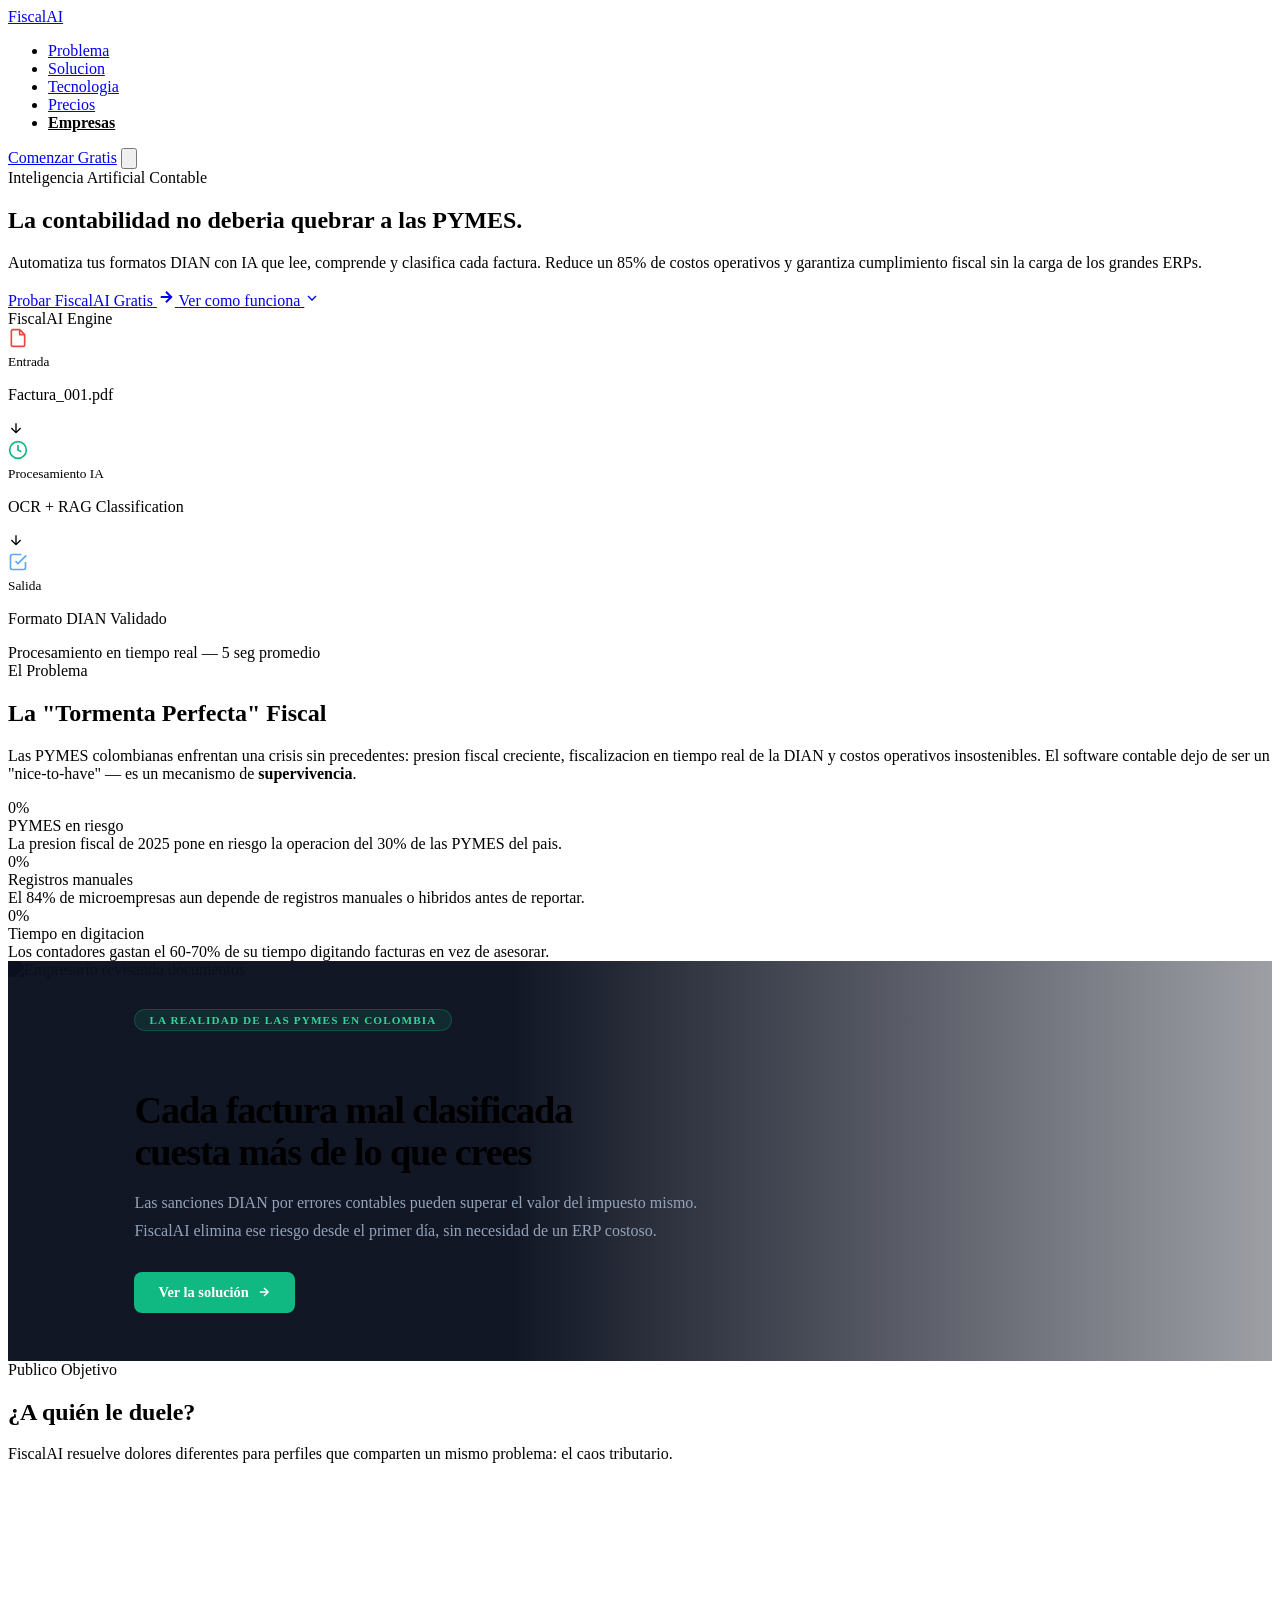
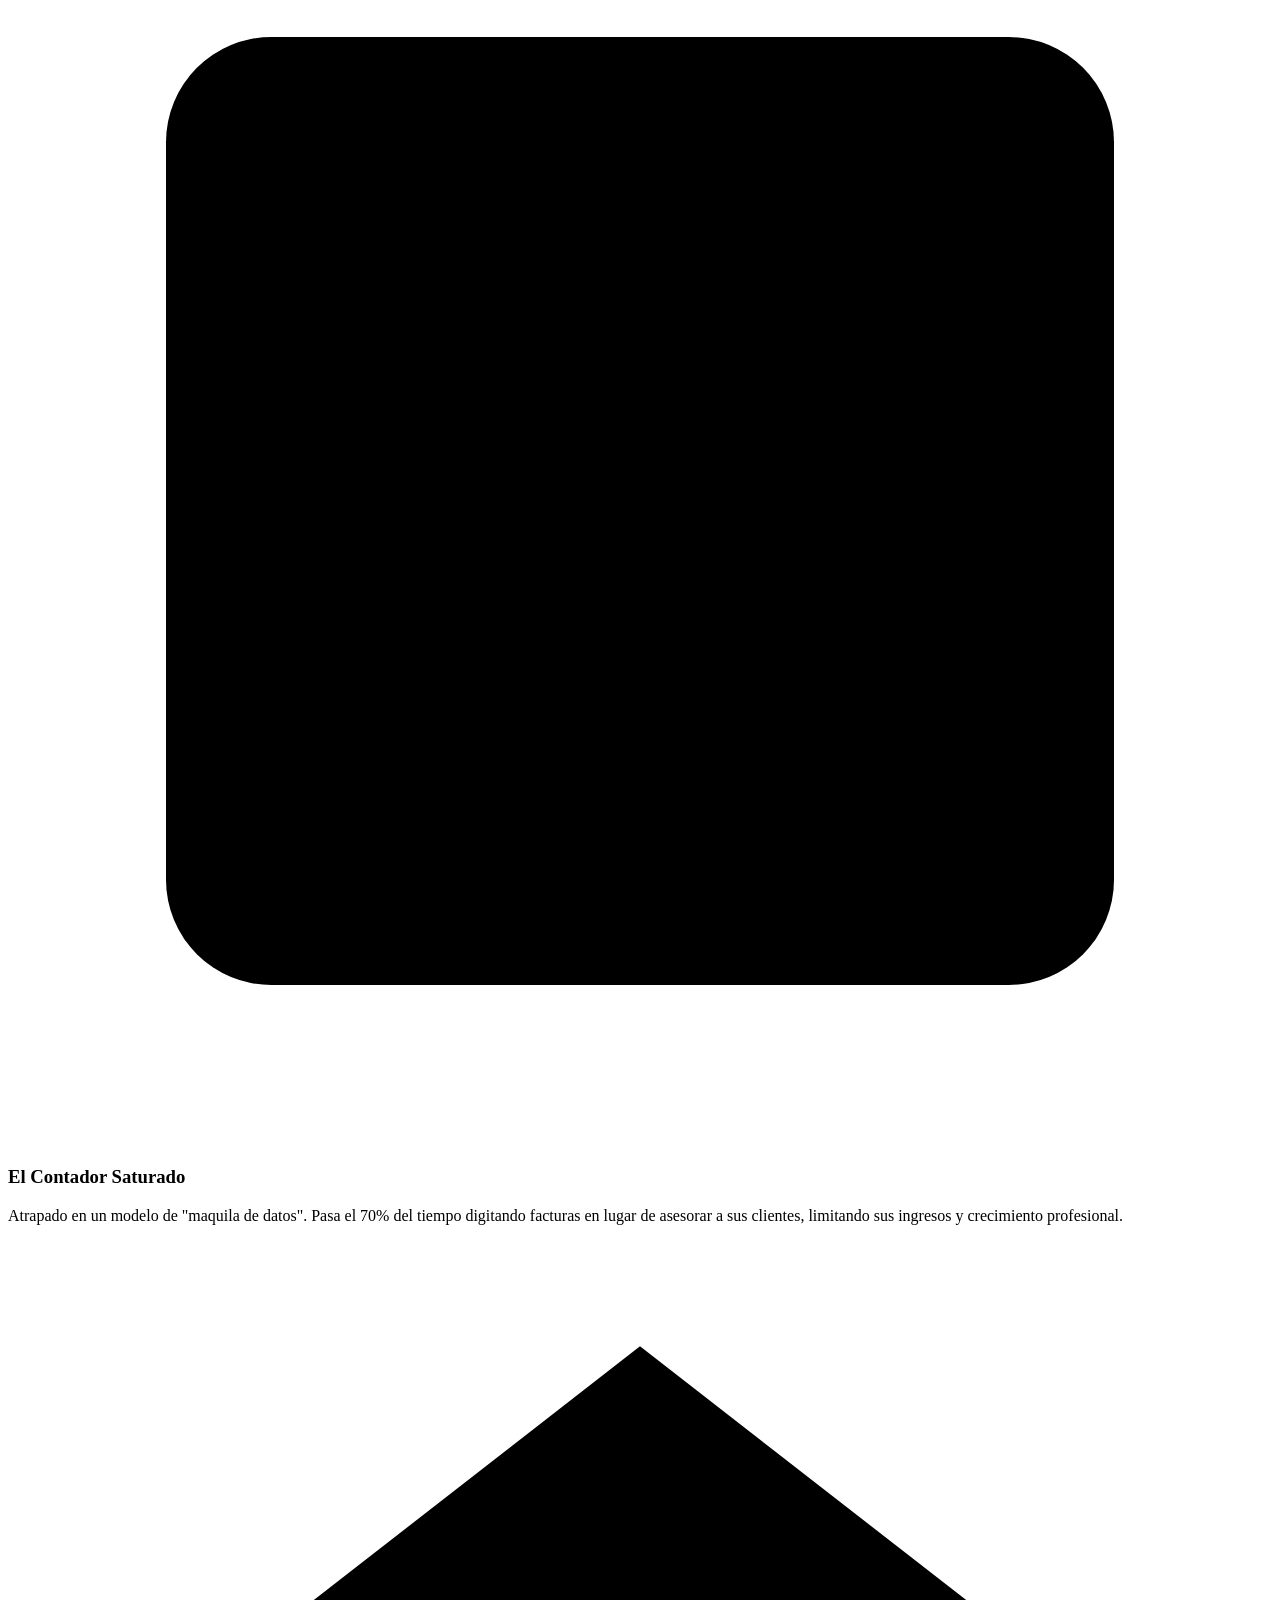
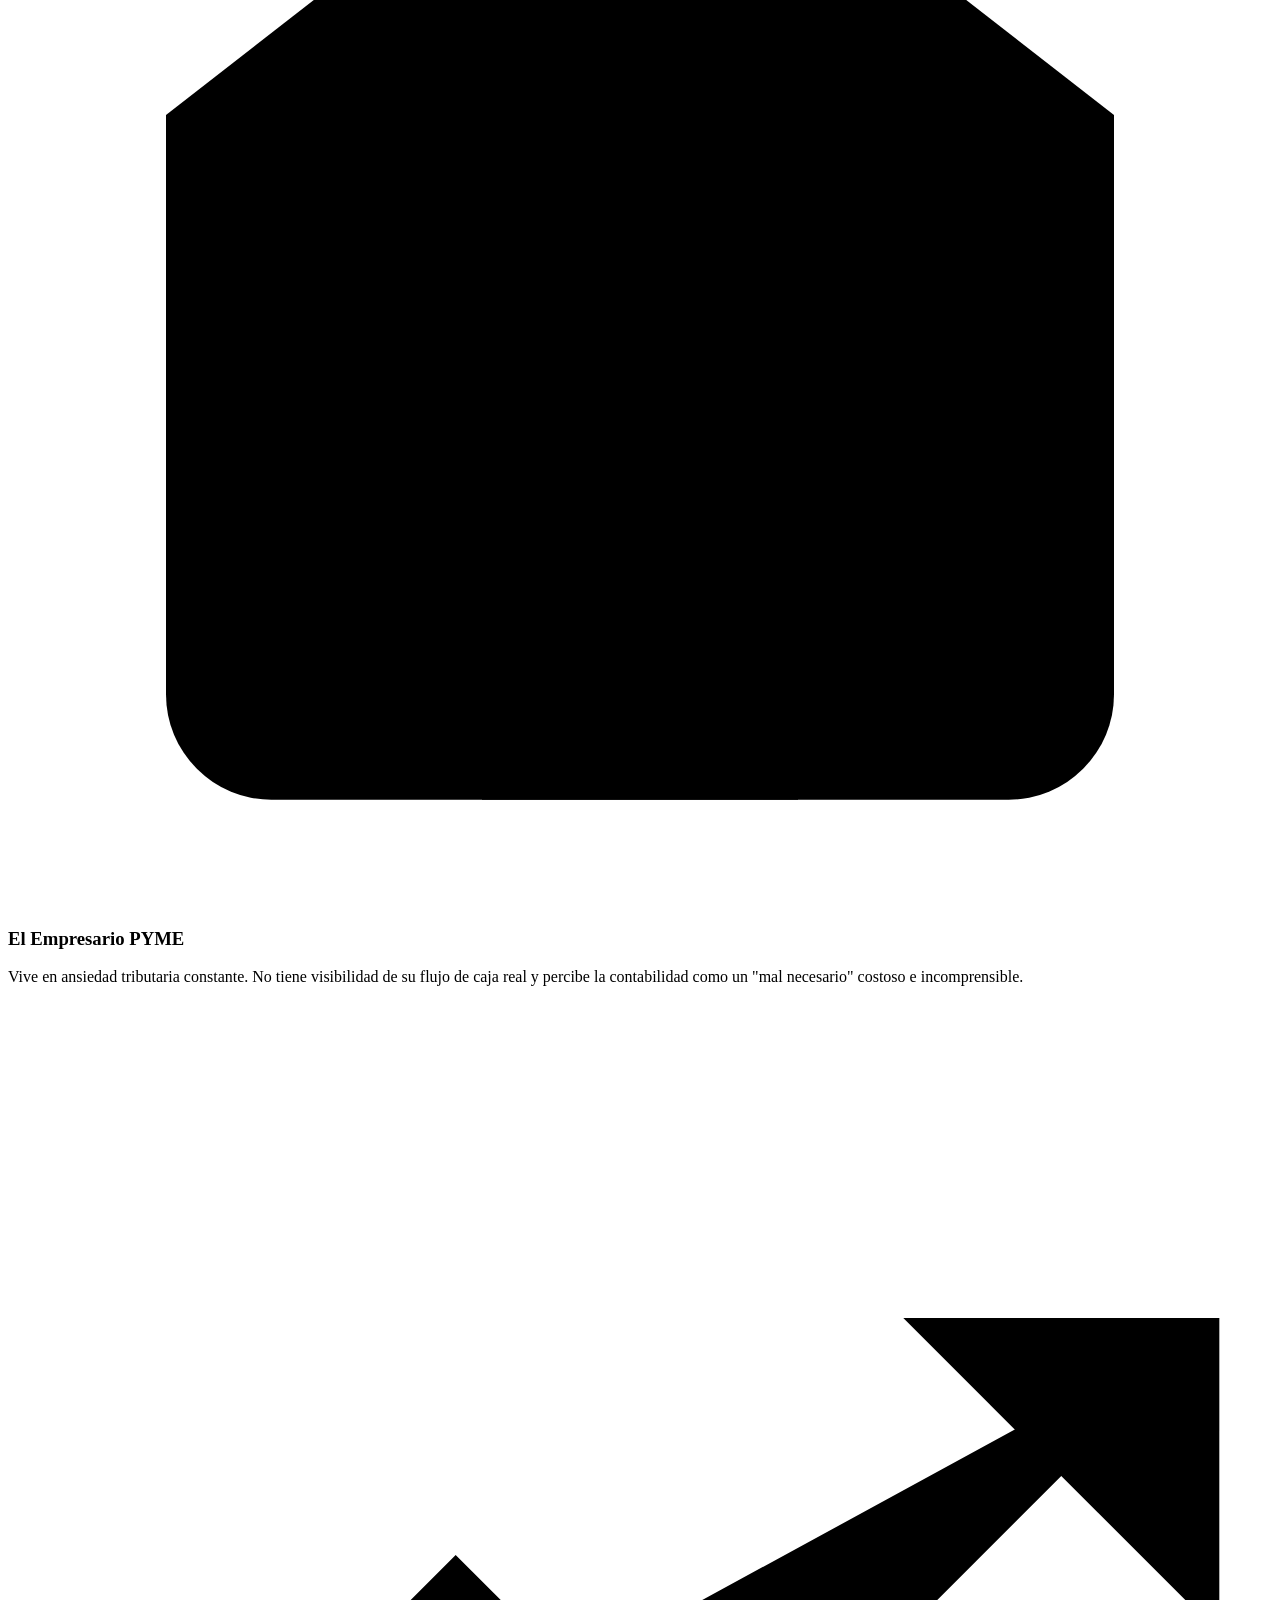
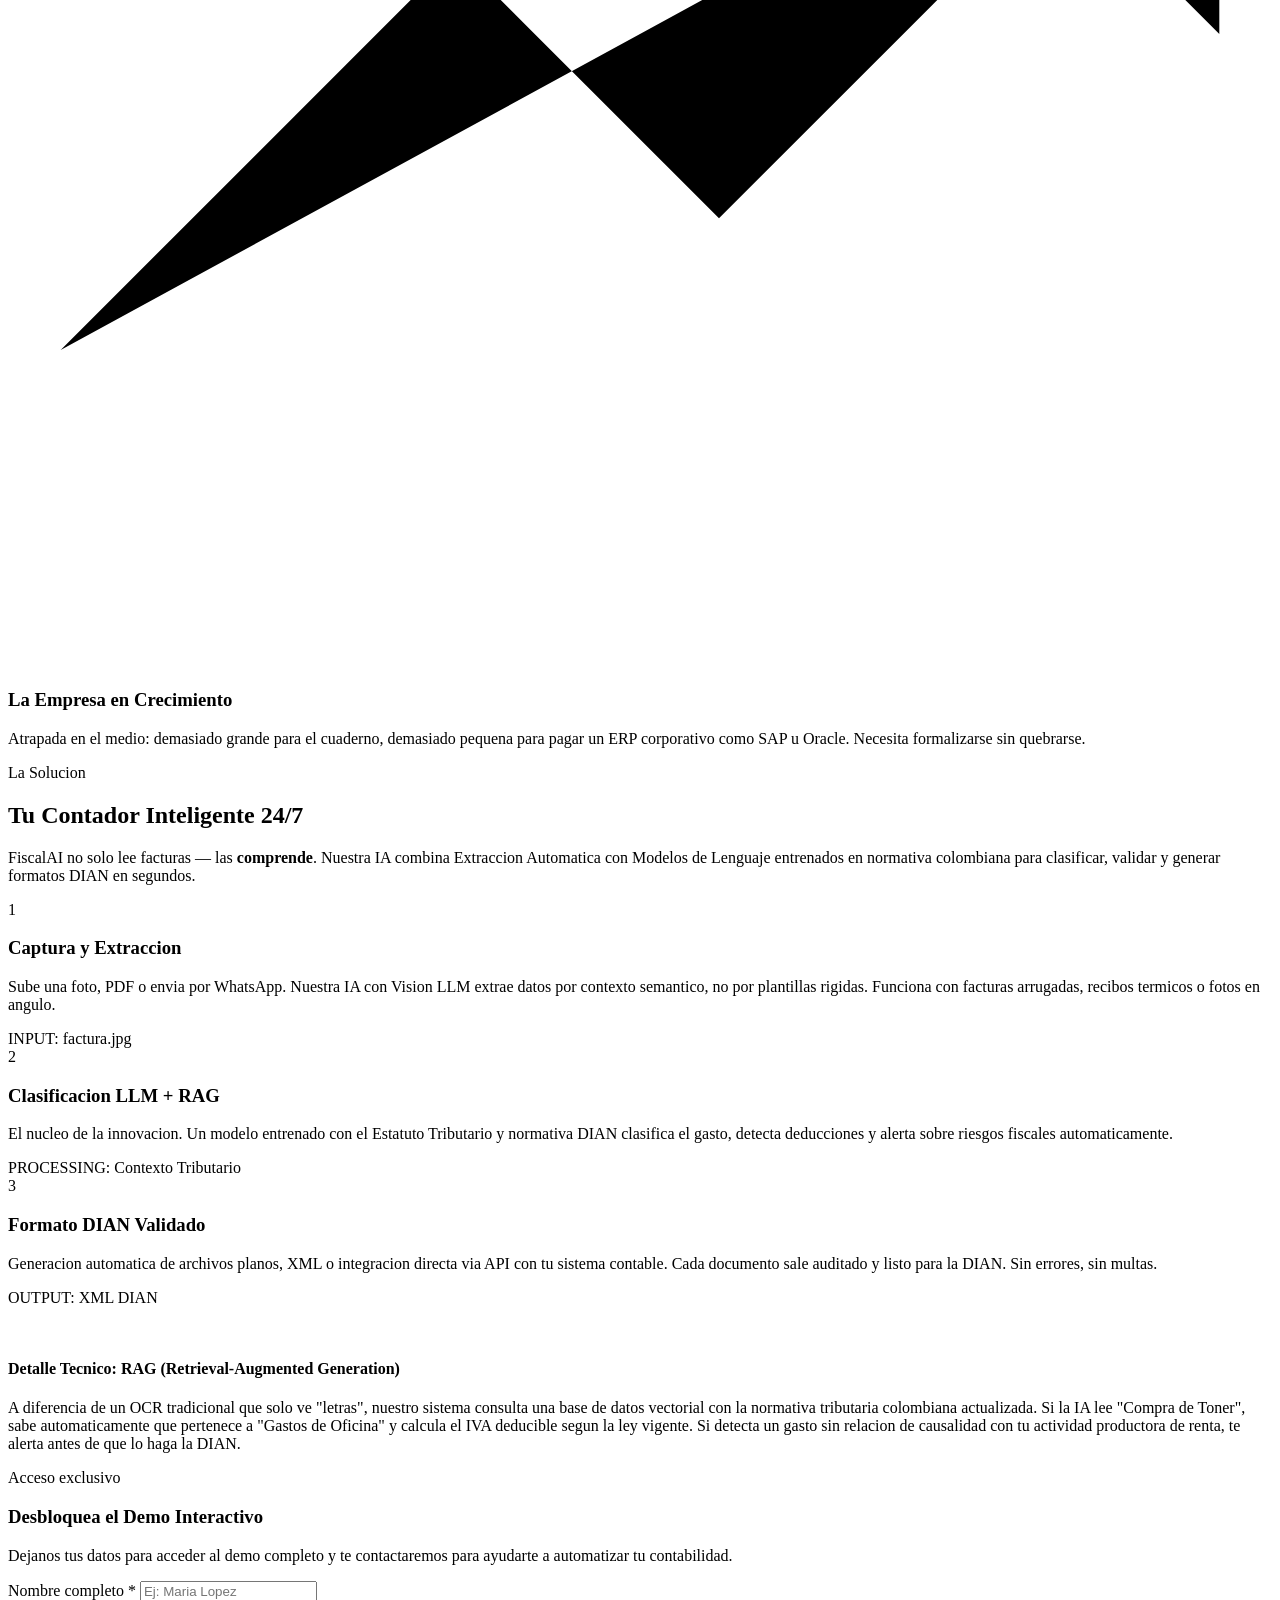
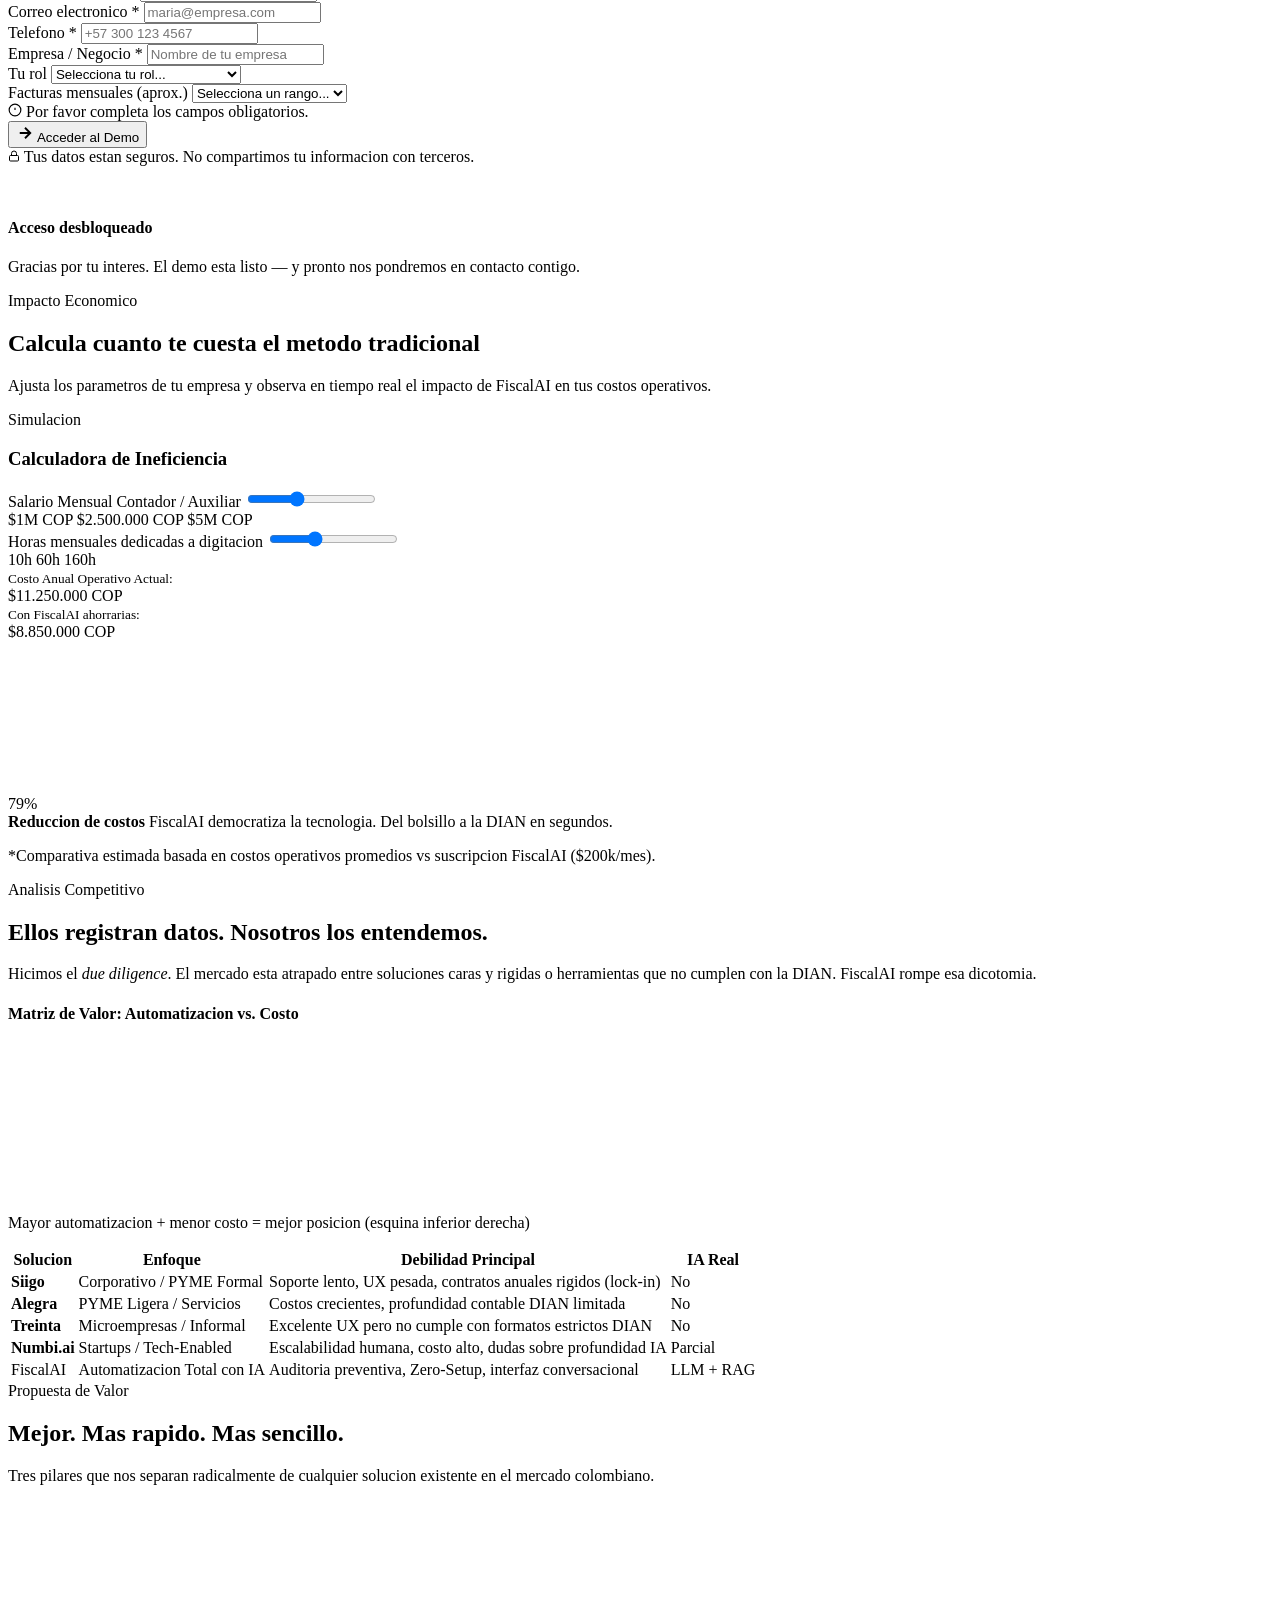
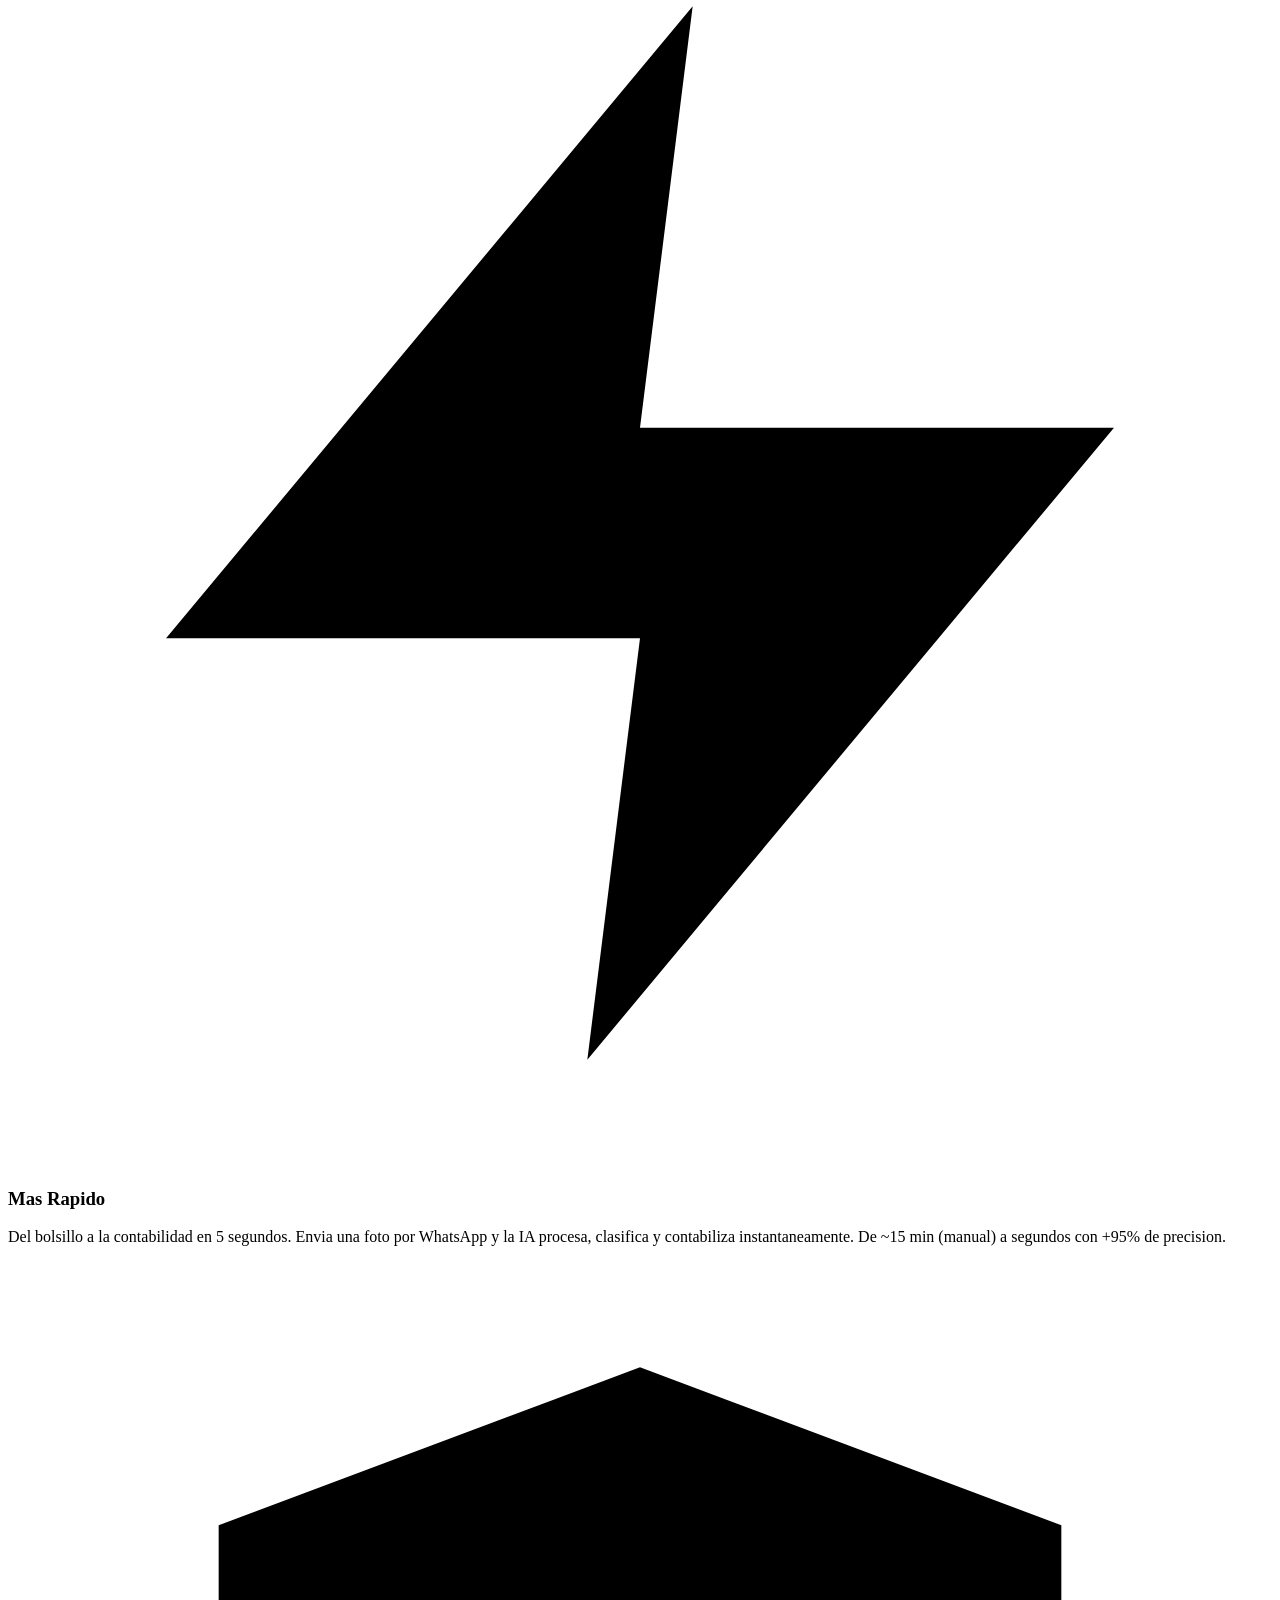
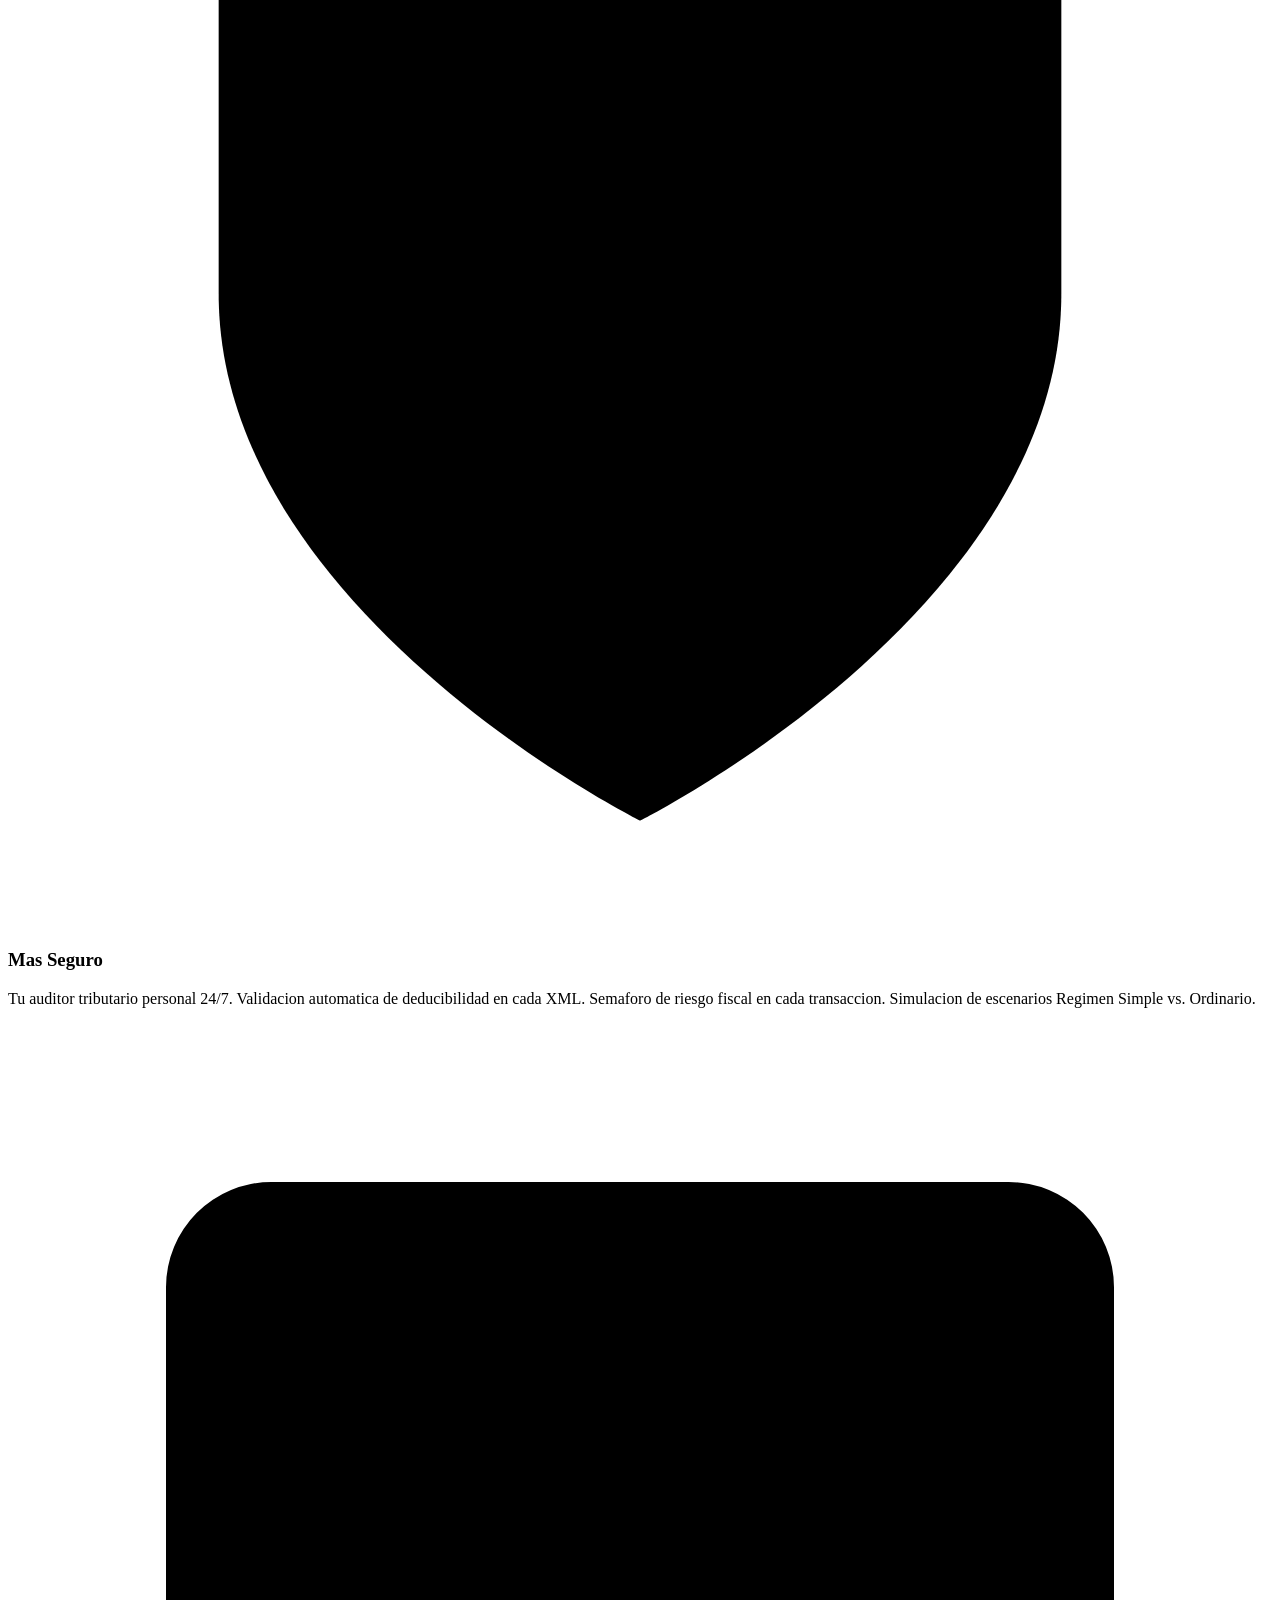
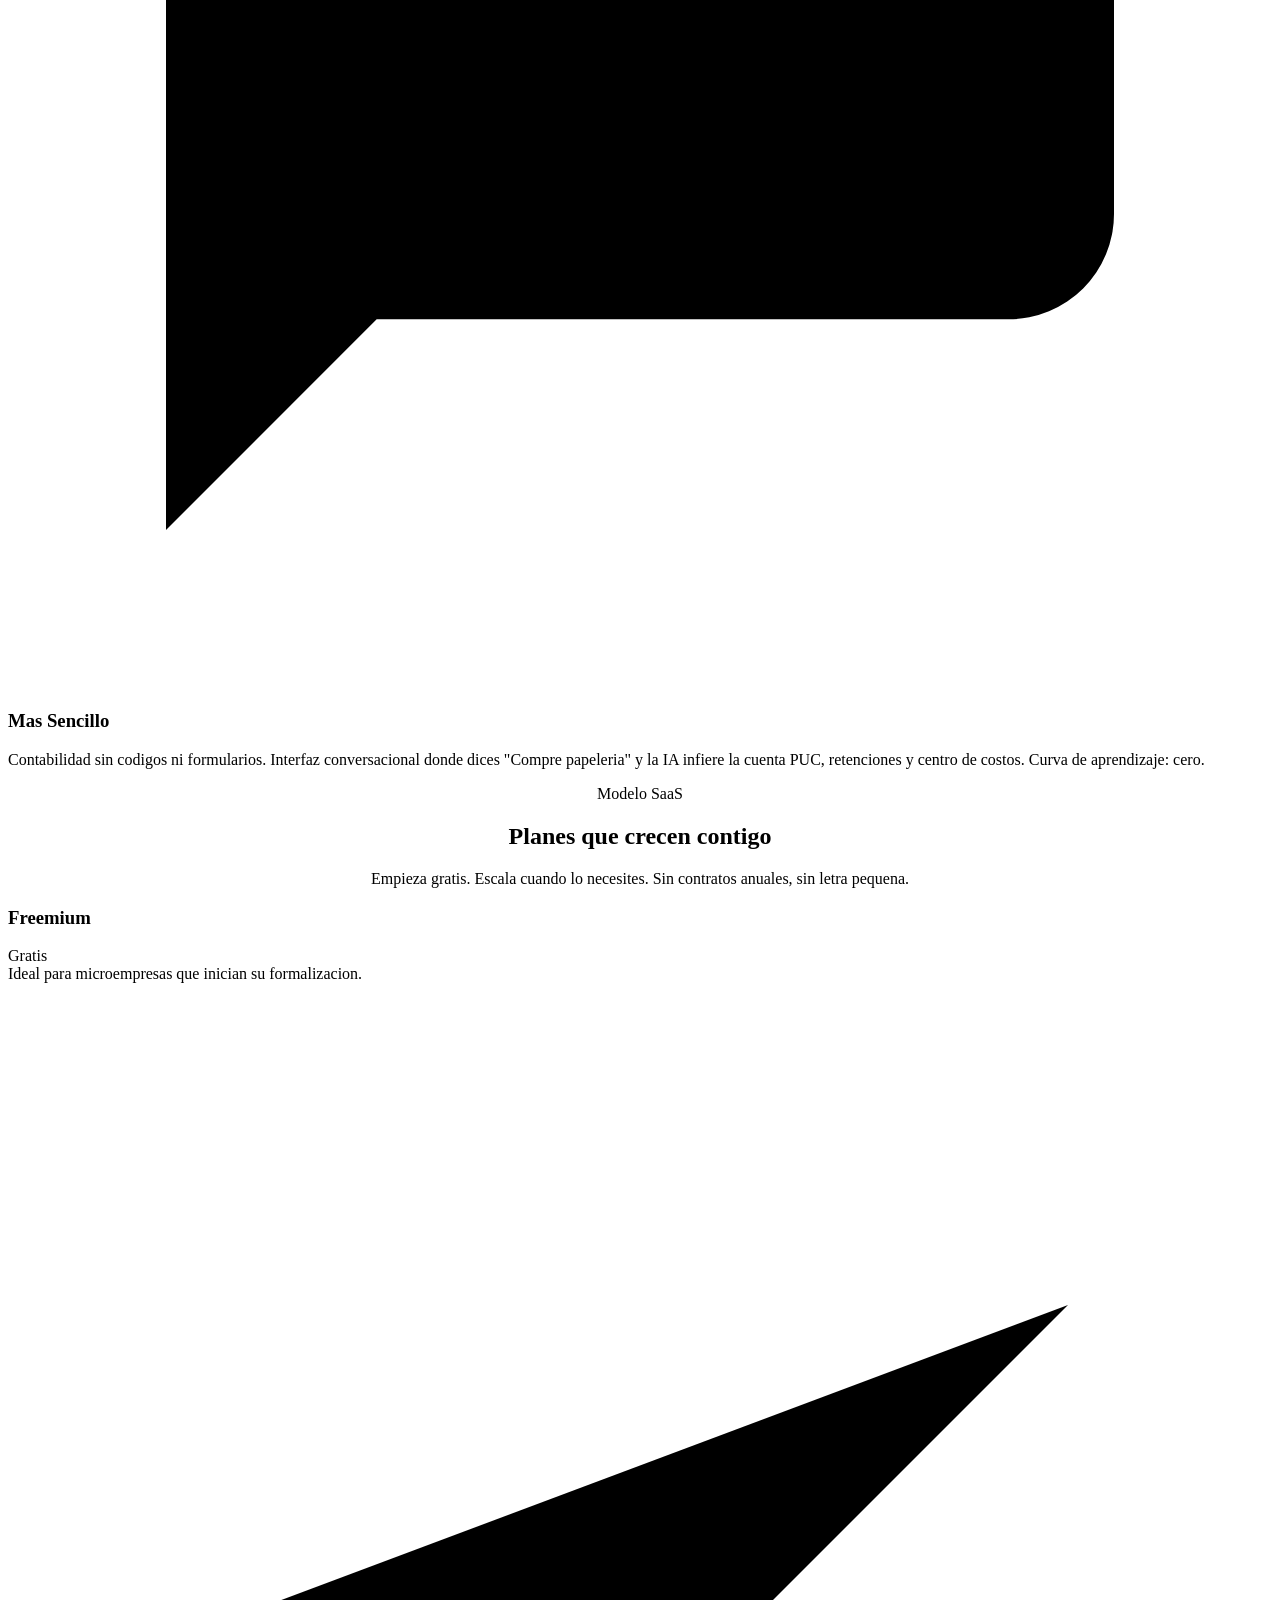
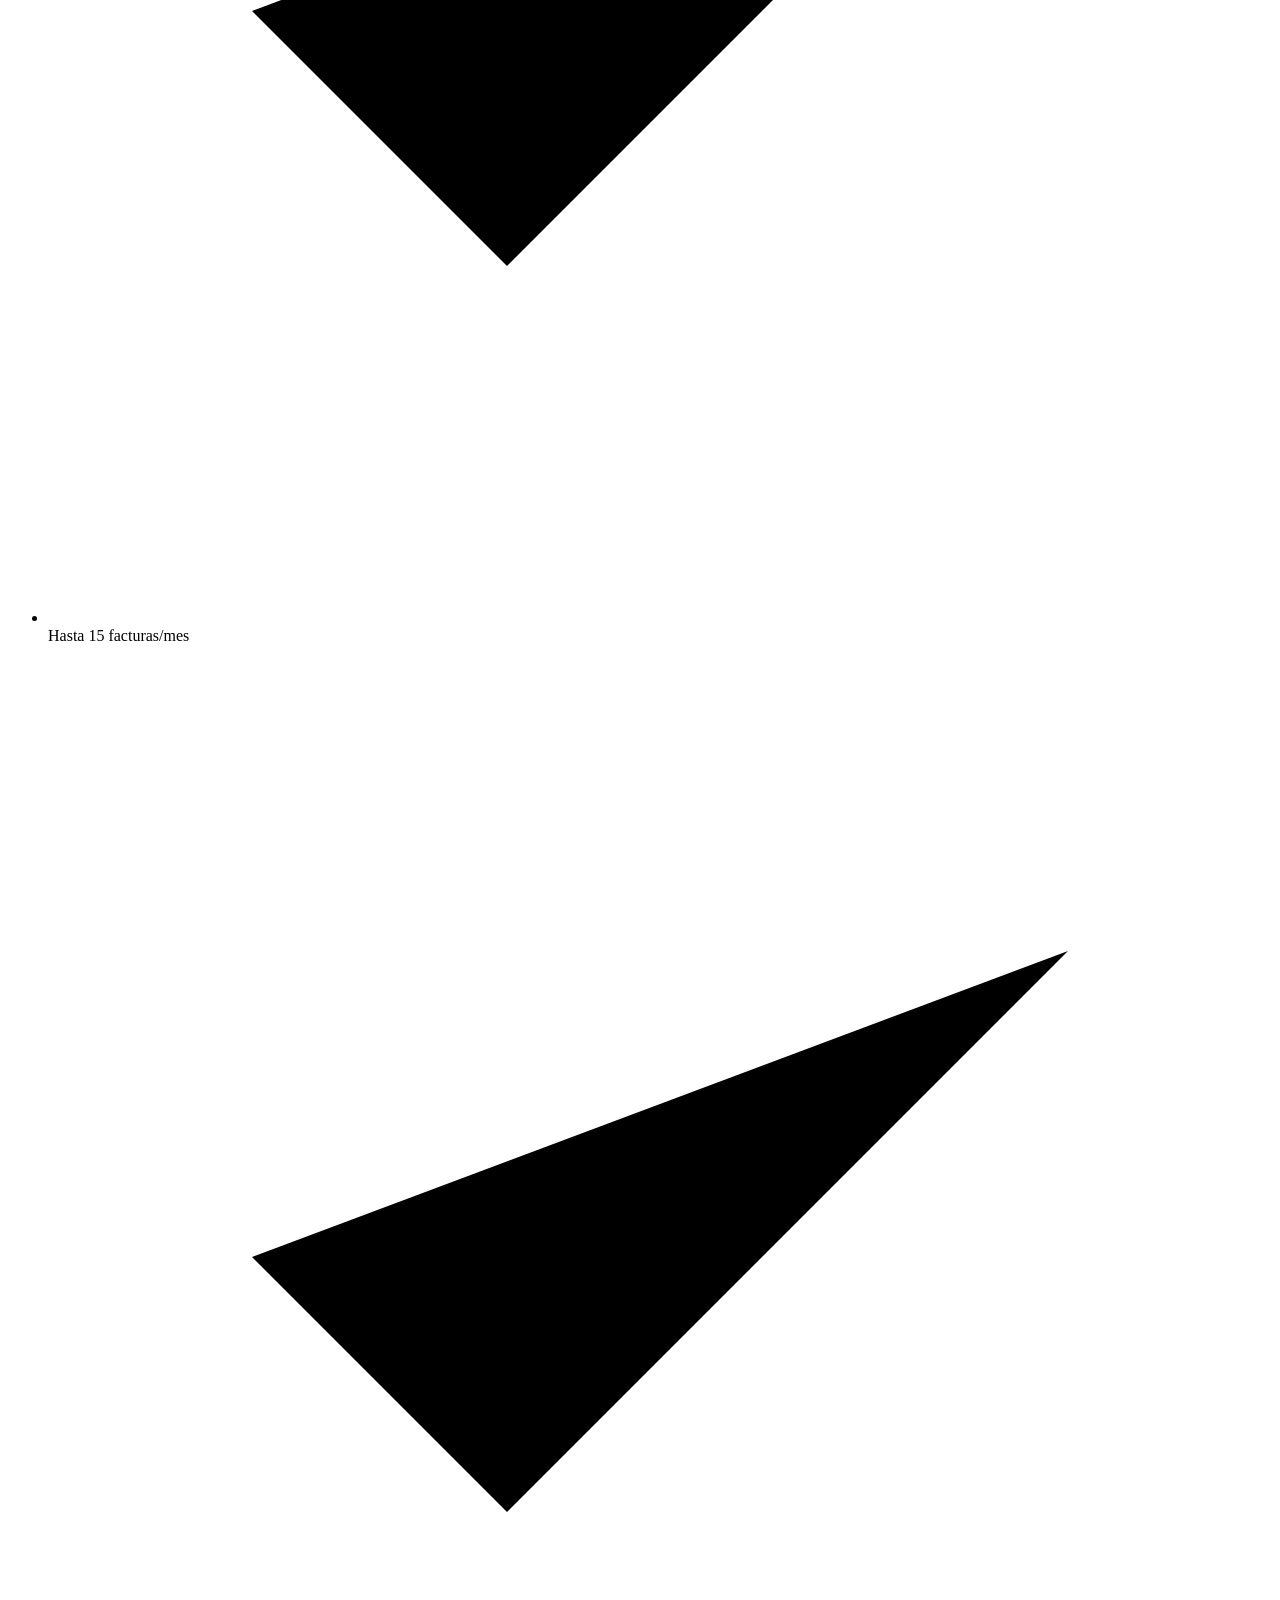
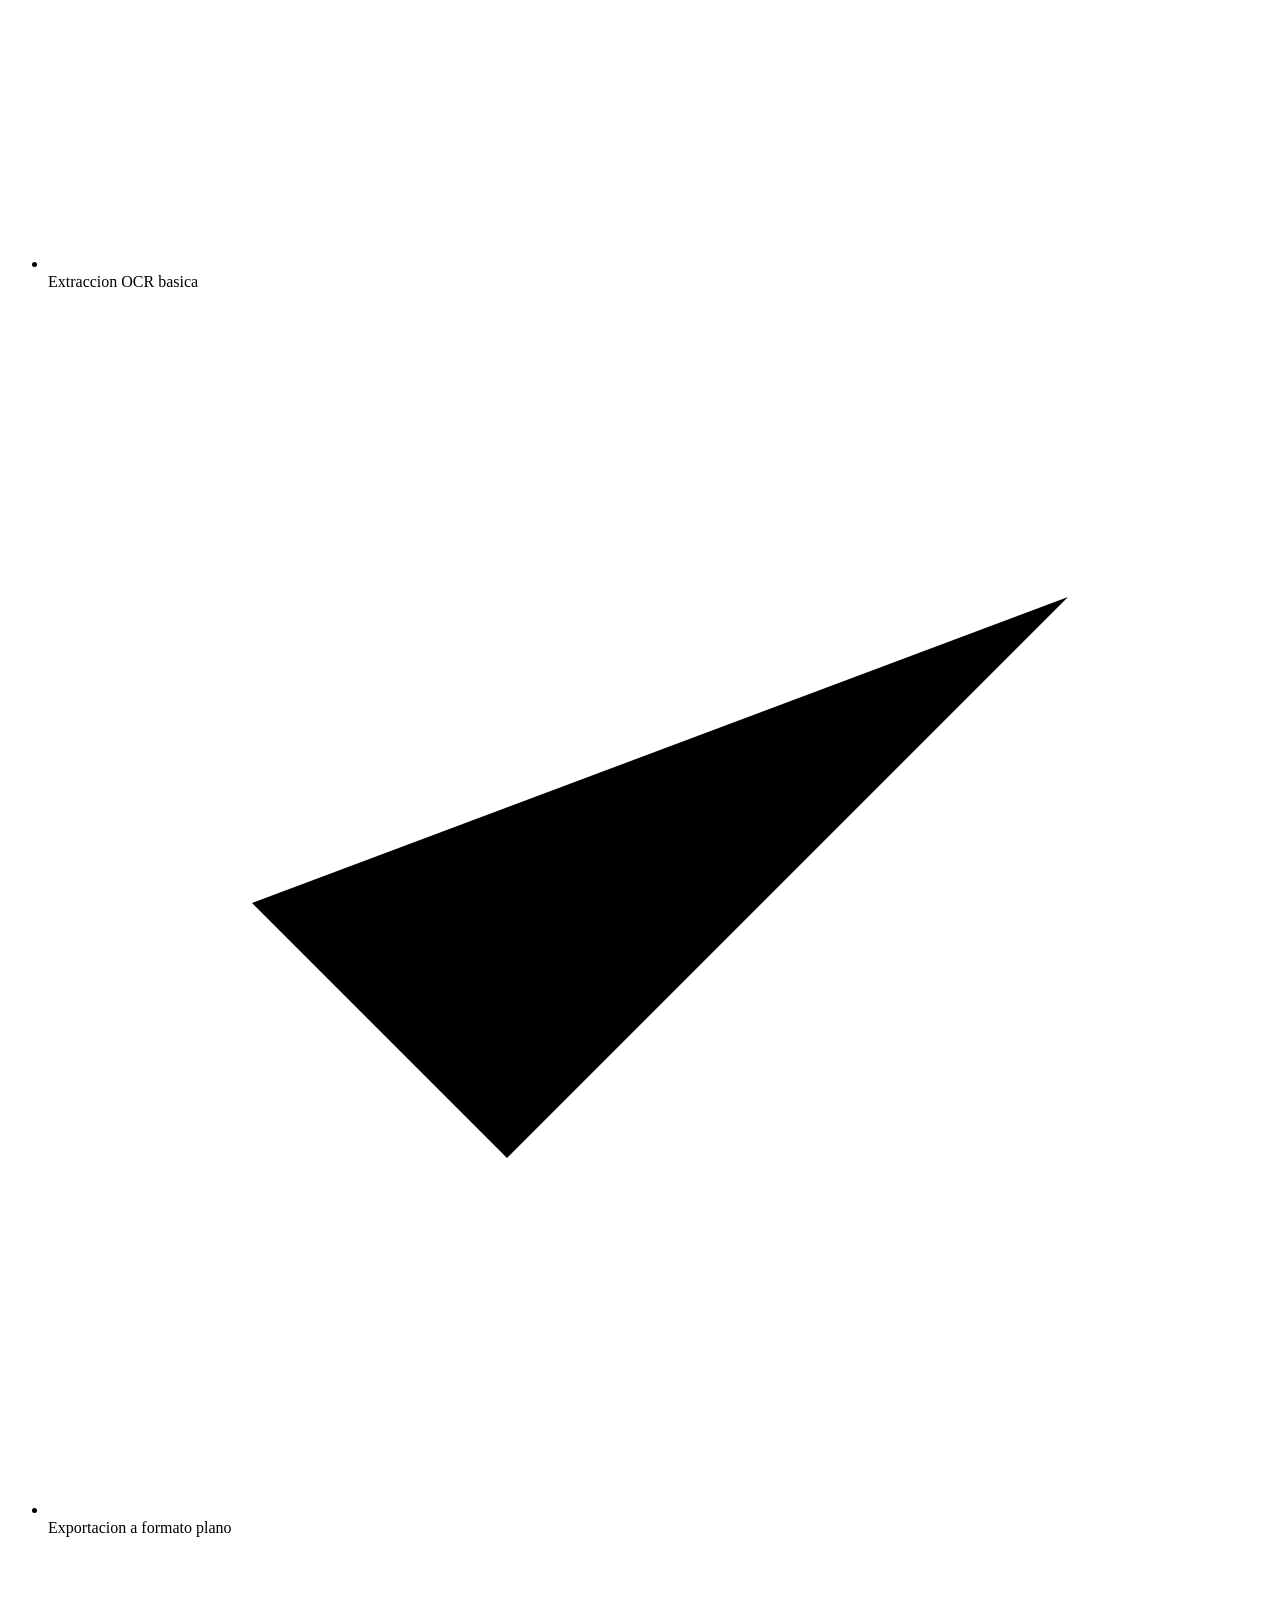
==== commit 8c073b09: "feat: split frontend into CSS/JS files, add pricing modal and admin panel - Extract inline CSS to st" ====
--- a/static/index.html
+++ b/static/index.html
@@ -11,2110 +11,7 @@
     <script src="https://cdnjs.cloudflare.com/ajax/libs/gsap/3.12.5/gsap.min.js"></script>
     <script src="https://cdnjs.cloudflare.com/ajax/libs/gsap/3.12.5/ScrollTrigger.min.js"></script>
     <script src="https://cdn.jsdelivr.net/npm/chart.js@4.4.7/dist/chart.umd.min.js"></script>
-    <style>
-        /* ========== CSS RESET & VARIABLES ========== */
-        *, *::before, *::after { margin: 0; padding: 0; box-sizing: border-box; }
-
-        :root {
-            --bg-primary: #0a0f1e;
-            --bg-secondary: #0f172a;
-            --bg-card: #141c2e;
-            --bg-card-hover: #1a2540;
-            --surface: #1e293b;
-            --border: rgba(255,255,255,0.06);
-            --border-hover: rgba(16,185,129,0.3);
-            --text-primary: #f1f5f9;
-            --text-secondary: #94a3b8;
-            --text-muted: #64748b;
-            --accent: #10b981;
-            --accent-light: #34d399;
-            --accent-dark: #059669;
-            --accent-glow: rgba(16,185,129,0.15);
-            --danger: #ef4444;
-            --danger-light: #fca5a5;
-            --danger-bg: rgba(239,68,68,0.1);
-            --radius: 16px;
-            --radius-sm: 10px;
-            --radius-xs: 6px;
-            --transition: 0.3s cubic-bezier(0.4, 0, 0.2, 1);
-        }
-
-        html {
-            scroll-behavior: smooth;
-            -webkit-font-smoothing: antialiased;
-            -moz-osx-font-smoothing: grayscale;
-        }
-
-        body {
-            font-family: 'Inter', -apple-system, BlinkMacSystemFont, sans-serif;
-            background: var(--bg-primary);
-            color: var(--text-primary);
-            overflow-x: hidden;
-            line-height: 1.6;
-        }
-
-        /* ========== CURSOR GLOW ========== */
-        .cursor-glow {
-            position: fixed;
-            width: 600px;
-            height: 600px;
-            border-radius: 50%;
-            pointer-events: none;
-            z-index: 9999;
-            background: radial-gradient(circle, rgba(16,185,129,0.07) 0%, transparent 70%);
-            transform: translate(-50%, -50%);
-            transition: opacity 0.3s;
-            will-change: transform;
-        }
-
-        /* ========== NAVIGATION ========== */
-        .nav {
-            position: fixed;
-            top: 0;
-            left: 0;
-            right: 0;
-            z-index: 1000;
-            padding: 0 24px;
-            transition: var(--transition);
-        }
-
-        .nav.scrolled {
-            background: rgba(10,15,30,0.85);
-            backdrop-filter: blur(20px) saturate(180%);
-            -webkit-backdrop-filter: blur(20px) saturate(180%);
-            border-bottom: 1px solid var(--border);
-        }
-
-        .nav-inner {
-            max-width: 1200px;
-            margin: 0 auto;
-            display: flex;
-            align-items: center;
-            justify-content: space-between;
-            height: 72px;
-        }
-
-        .logo {
-            font-size: 1.6rem;
-            font-weight: 800;
-            letter-spacing: -0.03em;
-            text-decoration: none;
-            color: var(--text-primary);
-        }
-
-        .logo span { color: var(--accent); }
-
-        .nav-links {
-            display: flex;
-            align-items: center;
-            gap: 32px;
-            list-style: none;
-        }
-
-        .nav-links a {
-            color: var(--text-secondary);
-            text-decoration: none;
-            font-size: 0.875rem;
-            font-weight: 500;
-            transition: var(--transition);
-            position: relative;
-        }
-
-        .nav-links a:hover { color: var(--text-primary); }
-
-        .nav-links a::after {
-            content: '';
-            position: absolute;
-            bottom: -4px;
-            left: 0;
-            width: 0;
-            height: 2px;
-            background: var(--accent);
-            transition: width 0.3s;
-        }
-
-        .nav-links a:hover::after { width: 100%; }
-
-        .nav-cta {
-            padding: 10px 24px;
-            background: var(--accent);
-            color: #fff;
-            border-radius: 8px;
-            font-weight: 600;
-            font-size: 0.875rem;
-            text-decoration: none;
-            transition: var(--transition);
-            border: none;
-            cursor: pointer;
-        }
-
-        .nav-cta:hover {
-            background: var(--accent-light);
-            transform: translateY(-1px);
-            box-shadow: 0 8px 25px rgba(16,185,129,0.3);
-        }
-
-        .mobile-toggle {
-            display: none;
-            background: none;
-            border: none;
-            color: var(--text-primary);
-            cursor: pointer;
-            padding: 8px;
-        }
-
-        .mobile-toggle svg { width: 24px; height: 24px; }
-
-        /* ========== HERO ========== */
-        .hero {
-            position: relative;
-            min-height: auto;
-            display: flex;
-            align-items: center;
-            padding: 110px 24px 70px;
-            overflow: hidden;
-        }
-
-        .hero-grid-bg {
-            position: absolute;
-            inset: 0;
-            background-image:
-                linear-gradient(rgba(16,185,129,0.05) 1px, transparent 1px),
-                linear-gradient(90deg, rgba(16,185,129,0.05) 1px, transparent 1px);
-            background-size: 60px 60px;
-            mask-image: radial-gradient(ellipse 80% 60% at 50% 40%, black 40%, transparent 100%);
-            -webkit-mask-image: radial-gradient(ellipse 80% 60% at 50% 40%, black 40%, transparent 100%);
-        }
-
-        .hero-orb {
-            position: absolute;
-            border-radius: 50%;
-            filter: blur(100px);
-            opacity: 0.5;
-            animation: orbFloat 20s ease-in-out infinite;
-        }
-
-        .hero-orb-1 {
-            width: 500px;
-            height: 500px;
-            background: rgba(16,185,129,0.18);
-            top: -10%;
-            right: -5%;
-        }
-
-        .hero-orb-2 {
-            width: 400px;
-            height: 400px;
-            background: rgba(59,130,246,0.12);
-            bottom: -5%;
-            left: -10%;
-            animation-delay: -10s;
-        }
-
-        @keyframes orbFloat {
-            0%, 100% { transform: translate(0, 0) scale(1); }
-            33% { transform: translate(30px, -20px) scale(1.05); }
-            66% { transform: translate(-20px, 15px) scale(0.95); }
-        }
-
-        .hero-inner {
-            max-width: 1200px;
-            margin: 0 auto;
-            width: 100%;
-            display: grid;
-            grid-template-columns: 1.1fr 0.9fr;
-            gap: 48px;
-            align-items: center;
-            position: relative;
-            z-index: 1;
-        }
-
-        .hero-badge {
-            display: inline-flex;
-            align-items: center;
-            gap: 8px;
-            padding: 6px 16px;
-            background: var(--accent-glow);
-            border: 1px solid rgba(16,185,129,0.2);
-            border-radius: 100px;
-            font-size: 0.75rem;
-            font-weight: 600;
-            color: var(--accent-light);
-            text-transform: uppercase;
-            letter-spacing: 0.08em;
-            margin-bottom: 24px;
-        }
-
-        .hero-badge::before {
-            content: '';
-            width: 6px;
-            height: 6px;
-            border-radius: 50%;
-            background: var(--accent);
-            animation: pulse-dot 2s ease-in-out infinite;
-        }
-
-        @keyframes pulse-dot {
-            0%, 100% { opacity: 1; transform: scale(1); }
-            50% { opacity: 0.5; transform: scale(1.5); }
-        }
-
-        .hero h1 {
-            font-size: clamp(2.5rem, 5vw, 3.75rem);
-            font-weight: 900;
-            line-height: 1.08;
-            letter-spacing: -0.03em;
-            margin-bottom: 24px;
-        }
-
-        .hero h1 .highlight {
-            background: linear-gradient(135deg, var(--accent) 0%, var(--accent-light) 100%);
-            -webkit-background-clip: text;
-            -webkit-text-fill-color: transparent;
-            background-clip: text;
-        }
-
-        .hero-desc {
-            font-size: 1.125rem;
-            color: var(--text-secondary);
-            line-height: 1.7;
-            margin-bottom: 40px;
-            max-width: 520px;
-        }
-
-        .hero-actions {
-            display: flex;
-            gap: 16px;
-            align-items: center;
-            flex-wrap: wrap;
-        }
-
-        .btn-primary {
-            display: inline-flex;
-            align-items: center;
-            gap: 10px;
-            padding: 16px 32px;
-            background: linear-gradient(135deg, var(--accent) 0%, var(--accent-dark) 100%);
-            color: #fff;
-            border-radius: var(--radius-sm);
-            font-weight: 700;
-            font-size: 1rem;
-            text-decoration: none;
-            transition: var(--transition);
-            border: none;
-            cursor: pointer;
-            position: relative;
-            overflow: hidden;
-        }
-
-        .btn-primary::before {
-            content: '';
-            position: absolute;
-            inset: 0;
-            background: linear-gradient(135deg, var(--accent-light) 0%, var(--accent) 100%);
-            opacity: 0;
-            transition: opacity 0.3s;
-        }
-
-        .btn-primary:hover::before { opacity: 1; }
-        .btn-primary:hover {
-            transform: translateY(-2px);
-            box-shadow: 0 12px 35px rgba(16,185,129,0.35);
-        }
-
-        .btn-primary span { position: relative; z-index: 1; }
-
-        .btn-secondary {
-            display: inline-flex;
-            align-items: center;
-            gap: 8px;
-            padding: 16px 28px;
-            background: transparent;
-            color: var(--text-secondary);
-            border: 1px solid var(--border);
-            border-radius: var(--radius-sm);
-            font-weight: 600;
-            font-size: 0.95rem;
-            text-decoration: none;
-            transition: var(--transition);
-            cursor: pointer;
-        }
-
-        .btn-secondary:hover {
-            border-color: var(--accent);
-            color: var(--accent-light);
-            background: var(--accent-glow);
-        }
-
-        /* Hero Demo Card */
-        .hero-demo {
-            position: relative;
-            perspective: 1000px;
-        }
-
-        .demo-card {
-            background: linear-gradient(145deg, #161f35 0%, #111827 100%);
-            border: 1px solid rgba(255,255,255,0.1);
-            border-radius: var(--radius);
-            padding: 28px;
-            position: relative;
-            overflow: hidden;
-            transition: transform 0.1s ease-out;
-            transform-style: preserve-3d;
-            box-shadow: 0 25px 50px rgba(0,0,0,0.4), 0 0 0 1px rgba(255,255,255,0.05) inset;
-        }
-
-        .demo-card::before {
-            content: '';
-            position: absolute;
-            inset: 0;
-            background: radial-gradient(600px circle at var(--mouse-x, 50%) var(--mouse-y, 50%), rgba(16,185,129,0.08), transparent 40%);
-            pointer-events: none;
-        }
-
-        .demo-card-header {
-            display: flex;
-            align-items: center;
-            justify-content: space-between;
-            margin-bottom: 20px;
-            padding-bottom: 14px;
-            border-bottom: 1px solid rgba(255,255,255,0.08);
-        }
-
-        .demo-card-header span {
-            font-size: 0.7rem;
-            font-weight: 700;
-            color: var(--accent-light);
-            text-transform: uppercase;
-            letter-spacing: 0.12em;
-        }
-
-        .demo-dots {
-            display: flex;
-            gap: 6px;
-        }
-
-        .demo-dots span {
-            width: 8px;
-            height: 8px;
-            border-radius: 50%;
-            background: var(--surface);
-        }
-
-        .demo-dots span:nth-child(1) { background: #ef4444; }
-        .demo-dots span:nth-child(2) { background: #eab308; }
-        .demo-dots span:nth-child(3) { background: #22c55e; }
-
-        .demo-flow {
-            display: flex;
-            flex-direction: column;
-            gap: 12px;
-        }
-
-        .demo-step {
-            display: flex;
-            align-items: center;
-            gap: 16px;
-            padding: 14px 16px;
-            border-radius: var(--radius-xs);
-            background: rgba(255,255,255,0.04);
-            border: 1px solid rgba(255,255,255,0.08);
-            transition: var(--transition);
-        }
-
-        .demo-step.active {
-            border-color: var(--accent);
-            background: rgba(16,185,129,0.12);
-            box-shadow: 0 0 24px rgba(16,185,129,0.15), 0 0 0 1px rgba(16,185,129,0.3) inset;
-        }
-
-        .demo-step-icon {
-            width: 42px;
-            height: 42px;
-            border-radius: 10px;
-            display: flex;
-            align-items: center;
-            justify-content: center;
-            font-size: 1.1rem;
-            flex-shrink: 0;
-        }
-
-        .demo-step-icon.input { background: rgba(239,68,68,0.15); border: 1px solid rgba(239,68,68,0.2); }
-        .demo-step-icon.process { background: rgba(16,185,129,0.15); border: 1px solid rgba(16,185,129,0.2); }
-        .demo-step-icon.output { background: rgba(59,130,246,0.15); border: 1px solid rgba(59,130,246,0.2); }
-
-        .demo-step-text small {
-            display: block;
-            font-size: 0.7rem;
-            color: var(--text-secondary);
-            text-transform: uppercase;
-            letter-spacing: 0.05em;
-            margin-bottom: 2px;
-        }
-
-        .demo-step-text p {
-            font-family: 'SF Mono', 'Fira Code', monospace;
-            font-size: 0.82rem;
-            color: #fff;
-            font-weight: 500;
-        }
-
-        .demo-arrow {
-            text-align: center;
-            color: var(--accent);
-            font-size: 0.85rem;
-            opacity: 0.8;
-        }
-
-        .demo-status {
-            margin-top: 18px;
-            padding: 12px 16px;
-            background: rgba(16,185,129,0.1);
-            border-radius: var(--radius-xs);
-            border: 1px solid rgba(16,185,129,0.2);
-            display: flex;
-            align-items: center;
-            gap: 10px;
-            font-size: 0.78rem;
-            font-weight: 500;
-            color: var(--accent-light);
-        }
-
-        .status-dot {
-            width: 8px;
-            height: 8px;
-            border-radius: 50%;
-            background: var(--accent);
-            animation: pulse-dot 1.5s ease-in-out infinite;
-        }
-
-        /* ========== SECTIONS COMMON ========== */
-        section {
-            padding: 120px 24px;
-            position: relative;
-        }
-
-        .section-inner {
-            max-width: 1200px;
-            margin: 0 auto;
-        }
-
-        .section-label {
-            display: inline-flex;
-            align-items: center;
-            gap: 8px;
-            font-size: 0.75rem;
-            font-weight: 600;
-            color: var(--accent);
-            text-transform: uppercase;
-            letter-spacing: 0.1em;
-            margin-bottom: 16px;
-        }
-
-        .section-label::before {
-            content: '';
-            width: 24px;
-            height: 2px;
-            background: var(--accent);
-        }
-
-        .section-title {
-            font-size: clamp(2rem, 4vw, 2.75rem);
-            font-weight: 800;
-            letter-spacing: -0.03em;
-            line-height: 1.15;
-            margin-bottom: 16px;
-        }
-
-        .section-desc {
-            font-size: 1.05rem;
-            color: var(--text-secondary);
-            max-width: 640px;
-            line-height: 1.7;
-        }
-
-        /* GSAP will handle initial hide + reveal animation via fromTo().
-           Without this CSS rule, content stays visible if GSAP fails to load. */
-
-        /* ========== PROBLEM / STATS ========== */
-        .problem-section {
-            background: linear-gradient(180deg, var(--bg-primary) 0%, var(--bg-secondary) 100%);
-        }
-
-        .stats-grid {
-            display: grid;
-            grid-template-columns: repeat(3, 1fr);
-            gap: 24px;
-            margin-top: 64px;
-        }
-
-        .stat-card {
-            padding: 40px 32px;
-            background: var(--bg-card);
-            border: 1px solid var(--border);
-            border-radius: var(--radius);
-            text-align: center;
-            position: relative;
-            overflow: hidden;
-            transition: var(--transition);
-        }
-
-        .stat-card::before {
-            content: '';
-            position: absolute;
-            top: 0;
-            left: 0;
-            right: 0;
-            height: 3px;
-            background: linear-gradient(90deg, var(--danger) 0%, rgba(239,68,68,0.3) 100%);
-        }
-
-        .stat-card:hover {
-            border-color: rgba(239,68,68,0.2);
-            transform: translateY(-4px);
-            box-shadow: 0 20px 40px rgba(0,0,0,0.3);
-        }
-
-        .stat-number {
-            font-size: clamp(2.5rem, 4vw, 3.5rem);
-            font-weight: 900;
-            color: var(--danger);
-            letter-spacing: -0.03em;
-            line-height: 1;
-            margin-bottom: 12px;
-        }
-
-        .stat-label {
-            font-size: 0.95rem;
-            font-weight: 600;
-            color: var(--text-primary);
-            margin-bottom: 8px;
-        }
-
-        .stat-desc {
-            font-size: 0.8rem;
-            color: var(--text-muted);
-            line-height: 1.5;
-        }
-
-        /* ========== WHO IT HURTS (Personas) ========== */
-        .personas-section {
-            background: var(--bg-secondary);
-        }
-
-        .personas-grid {
-            display: grid;
-            grid-template-columns: repeat(3, 1fr);
-            gap: 24px;
-            margin-top: 64px;
-        }
-
-        .persona-card {
-            padding: 40px 32px;
-            background: var(--bg-card);
-            border: 1px solid var(--border);
-            border-radius: var(--radius);
-            transition: var(--transition);
-            position: relative;
-            overflow: hidden;
-        }
-
-        .persona-card::after {
-            content: '';
-            position: absolute;
-            inset: 0;
-            background: radial-gradient(400px circle at var(--mouse-x, 50%) var(--mouse-y, 50%), rgba(16,185,129,0.04), transparent 40%);
-            pointer-events: none;
-            opacity: 0;
-            transition: opacity 0.3s;
-        }
-
-        .persona-card:hover::after { opacity: 1; }
-
-        .persona-card:hover {
-            border-color: var(--border-hover);
-            transform: translateY(-4px);
-            box-shadow: 0 20px 40px rgba(0,0,0,0.3);
-        }
-
-        .persona-icon {
-            width: 56px;
-            height: 56px;
-            border-radius: 14px;
-            background: var(--accent-glow);
-            display: flex;
-            align-items: center;
-            justify-content: center;
-            margin-bottom: 24px;
-        }
-
-        .persona-icon svg {
-            width: 28px;
-            height: 28px;
-            stroke: var(--accent);
-            fill: none;
-            stroke-width: 1.5;
-        }
-
-        .persona-card h3 {
-            font-size: 1.25rem;
-            font-weight: 700;
-            margin-bottom: 12px;
-        }
-
-        .persona-card p {
-            font-size: 0.9rem;
-            color: var(--text-secondary);
-            line-height: 1.65;
-        }
-
-        /* ========== SOLUTION FLOW ========== */
-        .solution-section {
-            background: var(--bg-primary);
-        }
-
-        .solution-grid {
-            display: grid;
-            grid-template-columns: repeat(3, 1fr);
-            gap: 24px;
-            margin-top: 64px;
-            position: relative;
-        }
-
-        .solution-grid::before {
-            content: '';
-            position: absolute;
-            top: 50%;
-            left: 10%;
-            right: 10%;
-            height: 1px;
-            background: linear-gradient(90deg, transparent, var(--accent), transparent);
-            opacity: 0.2;
-        }
-
-        .step-card {
-            padding: 36px 28px;
-            background: var(--bg-card);
-            border: 1px solid var(--border);
-            border-radius: var(--radius);
-            text-align: center;
-            transition: var(--transition);
-            position: relative;
-            z-index: 1;
-        }
-
-        .step-card:hover {
-            border-color: var(--border-hover);
-            transform: translateY(-6px);
-            box-shadow: 0 24px 48px rgba(0,0,0,0.3);
-        }
-
-        .step-number {
-            width: 44px;
-            height: 44px;
-            border-radius: 12px;
-            background: linear-gradient(135deg, var(--accent), var(--accent-dark));
-            color: white;
-            font-weight: 800;
-            font-size: 1.1rem;
-            display: flex;
-            align-items: center;
-            justify-content: center;
-            margin: 0 auto 24px;
-        }
-
-        .step-card h3 {
-            font-size: 1.15rem;
-            font-weight: 700;
-            margin-bottom: 12px;
-        }
-
-        .step-card p {
-            font-size: 0.875rem;
-            color: var(--text-secondary);
-            line-height: 1.65;
-            margin-bottom: 20px;
-        }
-
-        .step-tag {
-            display: inline-block;
-            padding: 6px 14px;
-            background: rgba(255,255,255,0.03);
-            border: 1px solid var(--border);
-            border-radius: 6px;
-            font-family: 'SF Mono', 'Fira Code', monospace;
-            font-size: 0.7rem;
-            color: var(--text-muted);
-        }
-
-        .step-tag.active { color: var(--accent); border-color: rgba(16,185,129,0.2); background: var(--accent-glow); }
-        .step-tag.complete { color: #60a5fa; border-color: rgba(96,165,250,0.2); background: rgba(59,130,246,0.1); }
-
-        /* RAG Detail Box */
-        .rag-detail {
-            margin-top: 48px;
-            padding: 40px;
-            background: var(--bg-card);
-            border: 1px solid var(--border);
-            border-radius: var(--radius);
-            display: grid;
-            grid-template-columns: auto 1fr;
-            gap: 32px;
-            align-items: start;
-        }
-
-        .rag-icon {
-            width: 64px;
-            height: 64px;
-            border-radius: 16px;
-            background: linear-gradient(135deg, var(--accent-glow), rgba(59,130,246,0.1));
-            border: 1px solid rgba(16,185,129,0.15);
-            display: flex;
-            align-items: center;
-            justify-content: center;
-            font-size: 1.5rem;
-        }
-
-        .rag-detail h4 {
-            font-size: 1.15rem;
-            font-weight: 700;
-            margin-bottom: 12px;
-        }
-
-        .rag-detail h4 span {
-            color: var(--accent);
-        }
-
-        .rag-detail p {
-            font-size: 0.9rem;
-            color: var(--text-secondary);
-            line-height: 1.7;
-        }
-
-        /* ========== COST COMPARISON ========== */
-        .cost-section {
-            background: var(--bg-secondary);
-        }
-
-        .cost-layout {
-            margin-top: 64px;
-            display: grid;
-            grid-template-columns: 1fr 1fr;
-            gap: 40px;
-            align-items: start;
-        }
-
-        .calc-card {
-            padding: 36px;
-            background: var(--bg-card);
-            border: 1px solid var(--border);
-            border-radius: var(--radius);
-            position: relative;
-            overflow: hidden;
-        }
-
-        .calc-card::before {
-            content: '';
-            position: absolute;
-            top: 0; left: 0; right: 0;
-            height: 3px;
-            background: linear-gradient(90deg, var(--danger), var(--accent));
-        }
-
-        .calc-header {
-            display: flex;
-            align-items: center;
-            gap: 12px;
-            margin-bottom: 28px;
-        }
-
-        .calc-badge {
-            padding: 4px 12px;
-            background: var(--danger-bg);
-            color: var(--danger);
-            font-size: 0.7rem;
-            font-weight: 700;
-            border-radius: 6px;
-            text-transform: uppercase;
-            letter-spacing: 0.05em;
-        }
-
-        .calc-header h3 {
-            font-size: 1.05rem;
-            font-weight: 700;
-        }
-
-        .calc-slider-group {
-            margin-bottom: 24px;
-        }
-
-        .calc-slider-group label {
-            display: block;
-            font-size: 0.8rem;
-            font-weight: 500;
-            color: var(--text-secondary);
-            margin-bottom: 12px;
-        }
-
-        .calc-range {
-            -webkit-appearance: none;
-            appearance: none;
-            width: 100%;
-            height: 6px;
-            border-radius: 3px;
-            background: var(--surface);
-            outline: none;
-            cursor: pointer;
-            transition: background 0.2s;
-        }
-
-        .calc-range::-webkit-slider-thumb {
-            -webkit-appearance: none;
-            appearance: none;
-            width: 22px;
-            height: 22px;
-            border-radius: 50%;
-            background: var(--accent);
-            border: 3px solid var(--bg-card);
-            box-shadow: 0 0 0 3px rgba(16,185,129,0.2), 0 2px 8px rgba(0,0,0,0.3);
-            cursor: pointer;
-            transition: box-shadow 0.2s;
-        }
-
-        .calc-range::-webkit-slider-thumb:hover {
-            box-shadow: 0 0 0 5px rgba(16,185,129,0.25), 0 2px 12px rgba(0,0,0,0.4);
-        }
-
-        .calc-range::-moz-range-thumb {
-            width: 22px;
-            height: 22px;
-            border-radius: 50%;
-            background: var(--accent);
-            border: 3px solid var(--bg-card);
-            box-shadow: 0 0 0 3px rgba(16,185,129,0.2), 0 2px 8px rgba(0,0,0,0.3);
-            cursor: pointer;
-        }
-
-        .calc-range-labels {
-            display: flex;
-            justify-content: space-between;
-            margin-top: 8px;
-            font-size: 0.7rem;
-            color: var(--text-muted);
-        }
-
-        .calc-range-labels .current {
-            font-weight: 700;
-            color: var(--text-primary);
-            font-size: 0.8rem;
-        }
-
-        .calc-result {
-            padding: 16px 20px;
-            border-radius: var(--radius-sm);
-            margin-bottom: 12px;
-        }
-
-        .calc-result.danger {
-            background: var(--danger-bg);
-            border: 1px solid rgba(239,68,68,0.15);
-        }
-
-        .calc-result.success {
-            background: var(--accent-glow);
-            border: 1px solid rgba(16,185,129,0.15);
-        }
-
-        .calc-result small {
-            display: block;
-            font-size: 0.75rem;
-            font-weight: 500;
-            margin-bottom: 4px;
-        }
-
-        .calc-result.danger small { color: var(--danger-light); }
-        .calc-result.success small { color: var(--accent-light); }
-
-        .calc-result .amount {
-            font-size: 1.75rem;
-            font-weight: 900;
-            letter-spacing: -0.03em;
-        }
-
-        .calc-result.danger .amount { color: var(--danger); }
-        .calc-result.success .amount { color: var(--accent); }
-
-        .chart-wrapper {
-            display: flex;
-            flex-direction: column;
-            gap: 24px;
-        }
-
-        .chart-box {
-            padding: 32px;
-            background: var(--bg-card);
-            border: 1px solid var(--border);
-            border-radius: var(--radius);
-            position: relative;
-        }
-
-        .chart-box canvas {
-            max-height: 300px;
-        }
-
-        .chart-footnote {
-            font-size: 0.75rem;
-            color: var(--text-muted);
-            text-align: center;
-        }
-
-        .savings-badge {
-            display: flex;
-            align-items: center;
-            justify-content: center;
-            gap: 16px;
-            padding: 20px 28px;
-            background: linear-gradient(135deg, var(--accent-glow), rgba(16,185,129,0.05));
-            border: 1px solid rgba(16,185,129,0.2);
-            border-radius: var(--radius);
-        }
-
-        .savings-big {
-            font-size: 2.5rem;
-            font-weight: 900;
-            color: var(--accent);
-            line-height: 1;
-            letter-spacing: -0.04em;
-        }
-
-        .savings-text {
-            font-size: 0.85rem;
-            color: var(--text-secondary);
-            line-height: 1.4;
-        }
-
-        .savings-text strong {
-            color: var(--accent-light);
-            display: block;
-        }
-
-        /* ========== COMPETITION ========== */
-        .competition-section {
-            background: var(--bg-primary);
-        }
-
-        .comp-layout {
-            margin-top: 64px;
-            display: flex;
-            flex-direction: column;
-            gap: 40px;
-        }
-
-        .comp-chart-box {
-            padding: 32px;
-            background: var(--bg-card);
-            border: 1px solid var(--border);
-            border-radius: var(--radius);
-        }
-
-        .comp-chart-title {
-            font-size: 0.95rem;
-            font-weight: 700;
-            text-align: center;
-            margin-bottom: 20px;
-            color: var(--text-primary);
-        }
-
-        .comp-chart-box canvas {
-            max-height: 340px;
-        }
-
-        .comp-chart-hint {
-            text-align: center;
-            font-size: 0.7rem;
-            color: var(--text-muted);
-            margin-top: 12px;
-            font-style: italic;
-        }
-
-        .comp-table-wrapper {
-            overflow-x: auto;
-            border-radius: var(--radius);
-            border: 1px solid var(--border);
-        }
-
-        .comp-table {
-            width: 100%;
-            border-collapse: collapse;
-            font-size: 0.875rem;
-        }
-
-        .comp-table th {
-            padding: 16px 24px;
-            text-align: left;
-            background: var(--bg-card);
-            color: var(--text-muted);
-            font-weight: 600;
-            font-size: 0.75rem;
-            text-transform: uppercase;
-            letter-spacing: 0.08em;
-            border-bottom: 1px solid var(--border);
-        }
-
-        .comp-table td {
-            padding: 20px 24px;
-            border-bottom: 1px solid var(--border);
-            color: var(--text-secondary);
-            vertical-align: middle;
-        }
-
-        .comp-table tr:last-child td { border-bottom: none; }
-
-        .comp-table tr:hover td { background: rgba(255,255,255,0.01); }
-
-        .comp-table tr.highlight td {
-            background: var(--accent-glow);
-            color: var(--text-primary);
-            font-weight: 500;
-        }
-
-        .comp-table tr.highlight td:first-child {
-            color: var(--accent);
-            font-weight: 700;
-        }
-
-        .comp-badge {
-            display: inline-block;
-            padding: 3px 10px;
-            border-radius: 100px;
-            font-size: 0.7rem;
-            font-weight: 600;
-        }
-
-        .comp-badge.green { background: var(--accent-glow); color: var(--accent); }
-        .comp-badge.red { background: var(--danger-bg); color: var(--danger); }
-
-        /* ========== VALUE PROPOSITION ========== */
-        .value-section {
-            background: var(--bg-secondary);
-        }
-
-        .value-grid {
-            display: grid;
-            grid-template-columns: repeat(3, 1fr);
-            gap: 24px;
-            margin-top: 64px;
-        }
-
-        .value-card {
-            padding: 40px 32px;
-            background: var(--bg-card);
-            border: 1px solid var(--border);
-            border-radius: var(--radius);
-            transition: var(--transition);
-            position: relative;
-            overflow: hidden;
-        }
-
-        .value-card::before {
-            content: '';
-            position: absolute;
-            top: 0;
-            left: 0;
-            right: 0;
-            height: 3px;
-            background: linear-gradient(90deg, var(--accent), var(--accent-light));
-            transform: scaleX(0);
-            transform-origin: left;
-            transition: transform 0.4s;
-        }
-
-        .value-card:hover::before { transform: scaleX(1); }
-
-        .value-card:hover {
-            border-color: var(--border-hover);
-            transform: translateY(-4px);
-            box-shadow: 0 20px 40px rgba(0,0,0,0.3);
-        }
-
-        .value-icon {
-            width: 52px;
-            height: 52px;
-            border-radius: 14px;
-            background: var(--accent-glow);
-            border: 1px solid rgba(16,185,129,0.15);
-            display: flex;
-            align-items: center;
-            justify-content: center;
-            margin-bottom: 24px;
-        }
-
-        .value-icon svg {
-            width: 24px;
-            height: 24px;
-            stroke: var(--accent);
-            fill: none;
-            stroke-width: 1.5;
-        }
-
-        .value-card h3 {
-            font-size: 1.2rem;
-            font-weight: 700;
-            margin-bottom: 12px;
-        }
-
-        .value-card p {
-            font-size: 0.875rem;
-            color: var(--text-secondary);
-            line-height: 1.65;
-        }
-
-        /* ========== PRICING ========== */
-        .pricing-section {
-            background: var(--bg-primary);
-        }
-
-        .pricing-grid {
-            display: grid;
-            grid-template-columns: repeat(3, 1fr);
-            gap: 24px;
-            margin-top: 64px;
-        }
-
-        .pricing-card {
-            padding: 40px 32px;
-            background: var(--bg-card);
-            border: 1px solid var(--border);
-            border-radius: var(--radius);
-            transition: var(--transition);
-            position: relative;
-            display: flex;
-            flex-direction: column;
-        }
-
-        .pricing-card.featured {
-            border-color: var(--accent);
-            background: linear-gradient(180deg, rgba(16,185,129,0.05) 0%, var(--bg-card) 100%);
-        }
-
-        .pricing-card.featured::before {
-            content: 'POPULAR';
-            position: absolute;
-            top: -1px;
-            left: 50%;
-            transform: translateX(-50%);
-            padding: 4px 20px;
-            background: var(--accent);
-            color: white;
-            font-size: 0.65rem;
-            font-weight: 700;
-            letter-spacing: 0.1em;
-            border-radius: 0 0 8px 8px;
-        }
-
-        .pricing-card:hover {
-            transform: translateY(-6px);
-            box-shadow: 0 24px 48px rgba(0,0,0,0.3);
-        }
-
-        .pricing-card h3 {
-            font-size: 1.2rem;
-            font-weight: 700;
-            margin-bottom: 8px;
-        }
-
-        .pricing-price {
-            font-size: 2.25rem;
-            font-weight: 900;
-            letter-spacing: -0.03em;
-            margin-bottom: 4px;
-        }
-
-        .pricing-price span {
-            font-size: 0.85rem;
-            font-weight: 400;
-            color: var(--text-muted);
-        }
-
-        .pricing-desc {
-            font-size: 0.8rem;
-            color: var(--text-muted);
-            margin-bottom: 32px;
-            padding-bottom: 24px;
-            border-bottom: 1px solid var(--border);
-        }
-
-        .pricing-features {
-            list-style: none;
-            display: flex;
-            flex-direction: column;
-            gap: 14px;
-            margin-bottom: 36px;
-            flex: 1;
-        }
-
-        .pricing-features li {
-            display: flex;
-            align-items: flex-start;
-            gap: 10px;
-            font-size: 0.85rem;
-            color: var(--text-secondary);
-        }
-
-        .pricing-features li svg {
-            width: 18px;
-            height: 18px;
-            stroke: var(--accent);
-            fill: none;
-            stroke-width: 2;
-            flex-shrink: 0;
-            margin-top: 2px;
-        }
-
-        .btn-pricing {
-            display: block;
-            width: 100%;
-            padding: 14px;
-            text-align: center;
-            border-radius: var(--radius-sm);
-            font-weight: 600;
-            font-size: 0.9rem;
-            text-decoration: none;
-            transition: var(--transition);
-            cursor: pointer;
-            border: none;
-        }
-
-        .btn-pricing.outline {
-            background: transparent;
-            border: 1px solid var(--border);
-            color: var(--text-primary);
-        }
-
-        .btn-pricing.outline:hover {
-            border-color: var(--accent);
-            color: var(--accent);
-            background: var(--accent-glow);
-        }
-
-        .btn-pricing.filled {
-            background: var(--accent);
-            color: white;
-        }
-
-        .btn-pricing.filled:hover {
-            background: var(--accent-light);
-            box-shadow: 0 8px 25px rgba(16,185,129,0.3);
-        }
-
-        /* ========== SOCIAL IMPACT ========== */
-        .impact-section {
-            background: var(--bg-secondary);
-        }
-
-        .impact-items {
-            display: flex;
-            flex-direction: column;
-            gap: 20px;
-            margin-top: 48px;
-            max-width: 700px;
-        }
-
-        .impact-item {
-            display: flex;
-            gap: 20px;
-            padding: 24px;
-            background: var(--bg-card);
-            border: 1px solid var(--border);
-            border-radius: var(--radius);
-            transition: var(--transition);
-        }
-
-        .impact-item:hover {
-            border-color: var(--border-hover);
-            transform: translateX(8px);
-        }
-
-        .impact-item-icon {
-            width: 44px;
-            height: 44px;
-            border-radius: 12px;
-            background: var(--accent-glow);
-            display: flex;
-            align-items: center;
-            justify-content: center;
-            flex-shrink: 0;
-            font-size: 1.2rem;
-        }
-
-        .impact-item h4 {
-            font-size: 1rem;
-            font-weight: 700;
-            margin-bottom: 4px;
-        }
-
-        .impact-item p {
-            font-size: 0.85rem;
-            color: var(--text-secondary);
-            line-height: 1.5;
-        }
-
-        /* ========== CTA / QUOTE ========== */
-        .cta-section {
-            background: var(--bg-primary);
-            text-align: center;
-            position: relative;
-            overflow: hidden;
-        }
-
-        .cta-section::before {
-            content: '';
-            position: absolute;
-            inset: 0;
-            background: radial-gradient(ellipse 60% 50% at 50% 50%, rgba(16,185,129,0.08), transparent);
-        }
-
-        .cta-quote {
-            font-size: clamp(1.5rem, 3.5vw, 2.5rem);
-            font-weight: 800;
-            line-height: 1.3;
-            letter-spacing: -0.02em;
-            max-width: 800px;
-            margin: 0 auto 16px;
-            position: relative;
-            z-index: 1;
-        }
-
-        .cta-sub {
-            font-size: 1.1rem;
-            color: var(--accent);
-            font-weight: 600;
-            margin-bottom: 48px;
-            position: relative;
-            z-index: 1;
-        }
-
-        .cta-actions {
-            position: relative;
-            z-index: 1;
-        }
-
-        /* ========== FOOTER ========== */
-        .footer {
-            padding: 48px 24px;
-            border-top: 1px solid var(--border);
-            background: var(--bg-primary);
-        }
-
-        .footer-inner {
-            max-width: 1200px;
-            margin: 0 auto;
-            display: flex;
-            align-items: center;
-            justify-content: space-between;
-        }
-
-        .footer-copy {
-            font-size: 0.8rem;
-            color: var(--text-muted);
-        }
-
-        .footer-links {
-            display: flex;
-            gap: 24px;
-            list-style: none;
-        }
-
-        .footer-links a {
-            font-size: 0.8rem;
-            color: var(--text-muted);
-            text-decoration: none;
-            transition: var(--transition);
-        }
-
-        .footer-links a:hover { color: var(--accent); }
-
-        /* ========== LIVE DEMO SECTION ========== */
-        .demo-live-section {
-            background: linear-gradient(180deg, var(--bg-secondary) 0%, var(--bg-primary) 100%);
-            position: relative;
-            overflow: hidden;
-        }
-
-        .demo-live-section::before {
-            content: '';
-            position: absolute;
-            top: 50%;
-            left: 50%;
-            transform: translate(-50%, -50%);
-            width: 800px;
-            height: 600px;
-            background: radial-gradient(ellipse, rgba(16,185,129,0.06) 0%, transparent 70%);
-            pointer-events: none;
-        }
-
-        /* Lead capture standalone gate */
-        .demo-gate-standalone {
-            display: flex;
-            align-items: center;
-            justify-content: center;
-            min-height: 60vh;
-            transition: opacity 0.5s ease, max-height 0.5s ease;
-        }
-
-        .demo-gate-standalone.hidden {
-            display: none;
-        }
-
-        .lead-form-card {
-            background: var(--bg-card);
-            border: 1px solid rgba(16,185,129,0.2);
-            border-radius: var(--radius);
-            padding: 48px 40px;
-            max-width: 520px;
-            width: 100%;
-            box-sizing: border-box;
-            overflow: hidden;
-            position: relative;
-            box-shadow: 0 25px 60px rgba(0,0,0,0.5), 0 0 80px rgba(16,185,129,0.08);
-        }
-
-        .lead-form-card::before {
-            content: '';
-            position: absolute;
-            top: 0;
-            left: 0;
-            right: 0;
-            height: 3px;
-            background: linear-gradient(90deg, var(--accent), var(--accent-light), var(--accent));
-            border-radius: 3px 3px 0 0;
-        }
-
-        .lead-form-badge {
-            display: inline-flex;
-            align-items: center;
-            gap: 8px;
-            padding: 5px 14px;
-            background: var(--accent-glow);
-            border: 1px solid rgba(16,185,129,0.2);
-            border-radius: 100px;
-            font-size: 0.7rem;
-            font-weight: 600;
-            color: var(--accent-light);
-            text-transform: uppercase;
-            letter-spacing: 0.08em;
-            margin-bottom: 20px;
-        }
-
-        .lead-form-badge::before {
-            content: '';
-            width: 6px;
-            height: 6px;
-            border-radius: 50%;
-            background: var(--accent);
-            animation: pulse-dot 2s ease-in-out infinite;
-        }
-
-        .lead-form-card h3 {
-            font-size: 1.5rem;
-            font-weight: 800;
-            letter-spacing: -0.02em;
-            margin-bottom: 8px;
-        }
-
-        .lead-form-card h3 span {
-            color: var(--accent);
-        }
-
-        .lead-form-card > p {
-            font-size: 0.9rem;
-            color: var(--text-secondary);
-            line-height: 1.6;
-            margin-bottom: 28px;
-        }
-
-        .lead-form {
-            display: flex;
-            flex-direction: column;
-            gap: 16px;
-        }
-
-        .lead-form-row {
-            display: grid;
-            grid-template-columns: 1fr 1fr;
-            gap: 12px;
-        }
-
-        .lead-field {
-            display: flex;
-            flex-direction: column;
-            gap: 6px;
-        }
-
-        .lead-field label {
-            font-size: 0.75rem;
-            font-weight: 600;
-            color: var(--text-secondary);
-            letter-spacing: 0.02em;
-        }
-
-        .lead-field label .required {
-            color: var(--accent);
-        }
-
-        .lead-field input,
-        .lead-field select {
-            width: 100%;
-            box-sizing: border-box;
-            padding: 12px 16px;
-            background: rgba(255,255,255,0.04);
-            border: 1px solid var(--border);
-            border-radius: var(--radius-xs);
-            color: var(--text-primary);
-            font-family: 'Inter', sans-serif;
-            font-size: 0.875rem;
-            transition: var(--transition);
-            outline: none;
-        }
-
-        .lead-field input::placeholder {
-            color: var(--text-muted);
-        }
-
-        .lead-field input:focus,
-        .lead-field select:focus {
-            border-color: var(--accent);
-            box-shadow: 0 0 0 3px rgba(16,185,129,0.1);
-            background: rgba(16,185,129,0.03);
-        }
-
-        .lead-field input.error,
-        .lead-field select.error {
-            border-color: var(--danger);
-            box-shadow: 0 0 0 3px rgba(239,68,68,0.1);
-        }
-
-        .lead-field select {
-            appearance: none;
-            -webkit-appearance: none;
-            background-image: url("data:image/svg+xml,%3Csvg width='12' height='8' viewBox='0 0 12 8' fill='none' xmlns='http://www.w3.org/2000/svg'%3E%3Cpath d='M1 1.5L6 6.5L11 1.5' stroke='%2364748b' stroke-width='1.5' stroke-linecap='round' stroke-linejoin='round'/%3E%3C/svg%3E");
-            background-repeat: no-repeat;
-            background-position: right 14px center;
-            padding-right: 36px;
-        }
-
-        .lead-field select option {
-            background: var(--bg-card);
-            color: var(--text-primary);
-        }
-
-        .lead-form-error {
-            font-size: 0.75rem;
-            color: var(--danger);
-            display: none;
-            align-items: center;
-            gap: 6px;
-        }
-
-        .lead-form-error.visible {
-            display: flex;
-        }
-
-        .lead-form-privacy {
-            font-size: 0.72rem;
-            color: var(--text-muted);
-            line-height: 1.5;
-            text-align: center;
-        }
-
-        .lead-form-privacy svg {
-            vertical-align: -2px;
-            margin-right: 4px;
-        }
-
-        .btn-lead-submit {
-            display: flex;
-            align-items: center;
-            justify-content: center;
-            gap: 10px;
-            padding: 14px 28px;
-            background: linear-gradient(135deg, var(--accent) 0%, var(--accent-dark) 100%);
-            color: #fff;
-            border-radius: var(--radius-sm);
-            font-weight: 700;
-            font-size: 0.95rem;
-            border: none;
-            cursor: pointer;
-            transition: var(--transition);
-            width: 100%;
-            position: relative;
-            overflow: hidden;
-        }
-
-        .btn-lead-submit:hover {
-            transform: translateY(-2px);
-            box-shadow: 0 12px 35px rgba(16,185,129,0.35);
-            background: linear-gradient(135deg, var(--accent-light) 0%, var(--accent) 100%);
-        }
-
-        .btn-lead-submit:disabled {
-            opacity: 0.6;
-            cursor: not-allowed;
-            transform: none;
-            box-shadow: none;
-        }
-
-        /* Demo content area */
-        .demo-live-content {
-            position: relative;
-        }
-
-        /* Demo content styles (adapted from fiscalai-demo) */
-        .fdemo-flow-container {
-            display: grid;
-            grid-template-columns: 1fr auto 1fr auto 1fr;
-            align-items: center;
-            background: var(--bg-card);
-            border: 1px solid var(--border);
-            border-radius: var(--radius);
-            overflow: hidden;
-            margin-bottom: 32px;
-        }
-
-        .fdemo-flow-step {
-            padding: 32px 28px;
-            text-align: center;
-        }
-        .fdemo-flow-step:first-child { border-right: 1px solid var(--border); }
-        .fdemo-flow-step:last-child  { border-left:  1px solid var(--border); }
-
-        .fdemo-flow-icon {
-            width: 56px; height: 56px;
-            border-radius: 14px;
-            display: flex; align-items: center; justify-content: center;
-            margin: 0 auto 16px;
-            font-size: 1.4rem;
-        }
-        .fdemo-flow-icon.xml { background: rgba(59,130,246,0.12); border: 1px solid rgba(59,130,246,0.2); }
-        .fdemo-flow-icon.ai  { background: var(--accent-glow); border: 1px solid rgba(16,185,129,0.25); }
-        .fdemo-flow-icon.out { background: rgba(251,191,36,0.1); border: 1px solid rgba(251,191,36,0.2); }
-
-        .fdemo-flow-step h3 {
-            font-size: 1rem;
-            font-weight: 700;
-            margin-bottom: 8px;
-        }
-        .fdemo-flow-step p { font-size: 0.8rem; color: var(--text-secondary); line-height: 1.5; }
-
-        .fdemo-flow-arrow { padding: 0 20px; color: var(--accent); font-size: 1.5rem; }
-
-        .fdemo-flow-center {
-            padding: 32px 36px;
-            text-align: center;
-            background: linear-gradient(135deg, rgba(16,185,129,0.04), rgba(16,185,129,0.02));
-            position: relative;
-        }
-        .fdemo-flow-center::before {
-            content: '';
-            position: absolute; inset: 0;
-            border-left: 1px solid rgba(16,185,129,0.12);
-            border-right: 1px solid rgba(16,185,129,0.12);
-        }
-
-        .fdemo-grid {
-            display: grid;
-            grid-template-columns: 1fr 1fr;
-            gap: 24px;
-            margin-bottom: 32px;
-        }
-
-        .fdemo-panel {
-            background: var(--bg-card);
-            border: 1px solid var(--border);
-            border-radius: var(--radius);
-            overflow: hidden;
-        }
-
-        .fdemo-panel-header {
-            display: flex; align-items: center; justify-content: space-between;
-            padding: 14px 20px;
-            border-bottom: 1px solid var(--border);
-            background: rgba(255,255,255,0.02);
-        }
-
-        .fdemo-panel-title {
-            font-size: 0.85rem; font-weight: 700;
-            display: flex; align-items: center; gap: 8px;
-        }
-
-        .fdemo-dot { width: 8px; height: 8px; border-radius: 50%; }
-        .fdemo-dot.green { background: var(--accent); box-shadow: 0 0 8px var(--accent); }
-        .fdemo-dot.blue  { background: #60a5fa; }
-
-        .fdemo-panel-tag {
-            font-family: 'SF Mono', 'Fira Code', monospace;
-            font-size: 0.65rem;
-            color: var(--text-muted);
-            background: rgba(255,255,255,0.04);
-            padding: 3px 8px;
-            border-radius: 4px;
-        }
-
-        .fdemo-xml-body {
-            padding: 20px;
-            font-family: 'SF Mono', 'Fira Code', monospace;
-            font-size: 0.72rem;
-            line-height: 1.7;
-            color: var(--text-secondary);
-            max-height: 460px;
-            overflow-y: auto;
-        }
-        .fdemo-xml-body::-webkit-scrollbar { width: 4px; }
-        .fdemo-xml-body::-webkit-scrollbar-thumb { background: rgba(16,185,129,0.2); border-radius: 2px; }
-
-        .fdemo-xml-tag { color: #60a5fa; }
-        .fdemo-xml-attr { color: #c084fc; }
-        .fdemo-xml-val { color: var(--accent); }
-        .fdemo-xml-comment { color: var(--text-muted); font-style: italic; }
-        .fdemo-xml-text { color: var(--text-primary); }
-
-        .fdemo-results-body { padding: 20px; }
-
-        .fdemo-compliance-bar {
-            display: flex; align-items: center; justify-content: space-between;
-            background: var(--accent-glow);
-            border: 1px solid rgba(16,185,129,0.15);
-            border-radius: var(--radius-sm);
-            padding: 12px 16px;
-            margin-bottom: 14px;
-        }
-        .fdemo-compliance-label {
-            font-size: 0.8rem; font-weight: 700;
-            color: var(--accent);
-            display: flex; align-items: center; gap: 8px;
-        }
-        .fdemo-compliance-score {
-            font-family: 'SF Mono', 'Fira Code', monospace;
-            font-size: 1.1rem; font-weight: 600;
-            color: var(--accent);
-        }
-
-        .fdemo-risk-badge {
-            display: inline-flex; align-items: center; gap: 6px;
-            font-family: 'SF Mono', 'Fira Code', monospace;
-            font-size: 0.7rem;
-            padding: 4px 10px;
-            border-radius: 20px;
-            background: rgba(251,191,36,0.1);
-            color: #f59e0b;
-            border: 1px solid rgba(251,191,36,0.25);
-        }
-
-        .fdemo-cufe-bar {
-            background: rgba(59,130,246,0.06);
-            border: 1px solid rgba(59,130,246,0.15);
-            border-radius: var(--radius-xs);
-            padding: 10px 14px;
-            margin-bottom: 14px;
-            display: flex; align-items: center; gap: 10px;
-        }
-        .fdemo-cufe-label { font-family: 'SF Mono', 'Fira Code', monospace; font-size: 0.65rem; color: #60a5fa; flex-shrink: 0; text-transform: uppercase; letter-spacing: 0.08em; }
-        .fdemo-cufe-value { font-family: 'SF Mono', 'Fira Code', monospace; font-size: 0.63rem; color: var(--text-secondary); overflow: hidden; text-overflow: ellipsis; white-space: nowrap; }
-        .fdemo-cufe-ok { color: var(--accent); flex-shrink: 0; }
-
-        .fdemo-metrics-grid {
-            display: grid; grid-template-columns: 1fr 1fr;
-            gap: 10px; margin-bottom: 14px;
-        }
-
-        .fdemo-metric-card {
-            background: rgba(255,255,255,0.025);
-            border: 1px solid var(--border);
-            border-radius: var(--radius-sm);
-            padding: 14px;
-            position: relative; overflow: hidden;
-        }
-        .fdemo-metric-card::before {
-            content: ''; position: absolute;
-            top: 0; left: 0; right: 0; height: 2px;
-            background: linear-gradient(to right, var(--accent), transparent);
-            opacity: 0.4;
-        }
-        .fdemo-metric-card.amber::before { background: linear-gradient(to right, #f59e0b, transparent); }
-        .fdemo-metric-card.blue::before  { background: linear-gradient(to right, #60a5fa, transparent); }
-
-        .fdemo-metric-label { font-size: 0.65rem; color: var(--text-muted); letter-spacing: 0.06em; text-transform: uppercase; margin-bottom: 6px; font-family: 'SF Mono', 'Fira Code', monospace; }
-        .fdemo-metric-value { font-family: 'SF Mono', 'Fira Code', monospace; font-size: 1.1rem; font-weight: 600; color: var(--text-primary); }
-        .fdemo-metric-sub   { font-size: 0.65rem; color: var(--text-secondary); margin-top: 3px; }
-
-        .fdemo-tax-table { width: 100%; border-collapse: collapse; margin-bottom: 14px; }
-        .fdemo-tax-table th {
-            font-family: 'SF Mono', 'Fira Code', monospace;
-            font-size: 0.63rem; color: var(--text-muted);
-            text-transform: uppercase; letter-spacing: 0.08em;
-            text-align: left; padding: 6px 10px;
-            border-bottom: 1px solid var(--border);
-        }
-        .fdemo-tax-table td {
-            font-family: 'SF Mono', 'Fira Code', monospace;
-            font-size: 0.73rem; padding: 9px 10px;
-            border-bottom: 1px solid rgba(255,255,255,0.03);
-            color: var(--text-secondary);
-        }
-        .fdemo-tax-table td:last-child { text-align: right; color: var(--text-primary); }
-        .fdemo-tax-table tr:hover td { background: rgba(255,255,255,0.02); }
-        .fdemo-tax-table .neto-row td { color: var(--accent); font-weight: 600; font-size: 0.8rem; border-top: 1px solid rgba(16,185,129,0.15); }
-
-        .fdemo-pill { display: inline-block; padding: 2px 7px; border-radius: 4px; font-size: 0.62rem; font-weight: 500; }
-        .fdemo-pill-green { background: var(--accent-glow); color: var(--accent); }
-        .fdemo-pill-amber { background: rgba(251,191,36,0.08); color: #f59e0b; }
-        .fdemo-pill-blue  { background: rgba(59,130,246,0.08); color: #60a5fa; }
-
-        .fdemo-alerts-list { display: flex; flex-direction: column; gap: 8px; }
-        .fdemo-alert-item {
-            display: flex; align-items: flex-start; gap: 10px;
-            background: rgba(251,191,36,0.04);
-            border: 1px solid rgba(251,191,36,0.12);
-            border-radius: var(--radius-xs);
-            padding: 10px 12px;
-            font-size: 0.74rem;
-            color: var(--text-secondary);
-            line-height: 1.4;
-        }
-        .fdemo-alert-icon { color: #f59e0b; flex-shrink: 0; margin-top: 1px; }
-
-        /* Entries table */
-        .fdemo-entries-table { width: 100%; border-collapse: collapse; }
-        .fdemo-entries-table th {
-            font-family: 'SF Mono', 'Fira Code', monospace;
-            font-size: 0.63rem; color: var(--text-muted);
-            text-transform: uppercase; letter-spacing: 0.08em;
-            text-align: left; padding: 10px 16px;
-            background: rgba(255,255,255,0.02);
-            border-bottom: 1px solid var(--border);
-        }
-        .fdemo-entries-table td {
-            font-family: 'SF Mono', 'Fira Code', monospace;
-            font-size: 0.74rem; padding: 11px 16px;
-            border-bottom: 1px solid rgba(255,255,255,0.03);
-            color: var(--text-secondary);
-        }
-        .fdemo-entries-table tr:hover td { background: rgba(16,185,129,0.02); }
-
-        .fdemo-account-code {
-            font-family: 'SF Mono', 'Fira Code', monospace;
-            color: #60a5fa;
-            background: rgba(59,130,246,0.06);
-            padding: 2px 6px; border-radius: 4px; font-size: 0.7rem;
-        }
-
-        .fdemo-balance-check {
-            display: flex; align-items: center; justify-content: flex-end; gap: 16px;
-            padding: 14px 20px;
-            border-top: 1px solid var(--border);
-            background: rgba(16,185,129,0.03);
-        }
-        .fdemo-balance-item { font-family: 'SF Mono', 'Fira Code', monospace; font-size: 0.8rem; }
-        .fdemo-balance-item span { color: var(--text-muted); font-size: 0.68rem; display: block; margin-bottom: 2px; }
-        .fdemo-balance-cuadra { color: var(--accent); font-weight: 600; display: flex; align-items: center; gap: 6px; font-family: 'SF Mono', 'Fira Code', monospace; font-size: 0.8rem; }
-        .fdemo-sep { color: var(--border); }
-
-        /* Actions grid */
-        .fdemo-actions-grid { display: grid; grid-template-columns: repeat(3, 1fr); gap: 14px; }
-
-        .fdemo-action-card {
-            background: var(--bg-card);
-            border: 1px solid var(--border);
-            border-radius: var(--radius-sm);
-            padding: 18px;
-            display: flex; align-items: flex-start; gap: 14px;
-            transition: border-color 0.2s, background 0.2s;
-        }
-        .fdemo-action-card:hover { border-color: rgba(16,185,129,0.2); background: rgba(16,185,129,0.02); }
-
-        .fdemo-action-num {
-            font-family: 'SF Mono', 'Fira Code', monospace;
-            font-size: 0.7rem; color: var(--accent);
-            background: var(--accent-glow);
-            border: 1px solid rgba(16,185,129,0.2);
-            width: 28px; height: 28px; border-radius: 8px;
-            display: flex; align-items: center; justify-content: center;
-            flex-shrink: 0; font-weight: 600;
-        }
-
-        .fdemo-action-text { font-size: 0.78rem; color: var(--text-secondary); line-height: 1.45; }
-
-        .fdemo-section-label {
-            font-family: 'SF Mono', 'Fira Code', monospace;
-            font-size: 0.68rem;
-            color: var(--accent);
-            letter-spacing: 0.15em;
-            text-transform: uppercase;
-            margin-bottom: 20px;
-            display: flex;
-            align-items: center;
-            gap: 10px;
-        }
-        .fdemo-section-label::after {
-            content: '';
-            flex: 1; height: 1px;
-            background: linear-gradient(to right, var(--border), transparent);
-        }
-
-        .fdemo-processing-badge {
-            display: inline-flex;
-            align-items: center;
-            gap: 8px;
-            font-family: 'SF Mono', 'Fira Code', monospace;
-            font-size: 0.7rem;
-            color: var(--text-secondary);
-            background: rgba(255,255,255,0.04);
-            border: 1px solid var(--border);
-            padding: 6px 14px;
-            border-radius: 20px;
-        }
-
-        .fdemo-live-dot {
-            display: inline-block;
-            width: 7px; height: 7px;
-            border-radius: 50%;
-            background: var(--accent);
-            box-shadow: 0 0 8px var(--accent);
-            animation: pulse-dot 1.8s ease infinite;
-        }
-
-        /* Success message after form submit */
-        .lead-success {
-            display: none;
-            text-align: center;
-            padding: 20px;
-        }
-
-        .lead-success.visible {
-            display: block;
-        }
-
-        .lead-success-icon {
-            width: 64px;
-            height: 64px;
-            border-radius: 50%;
-            background: var(--accent-glow);
-            border: 2px solid var(--accent);
-            display: flex;
-            align-items: center;
-            justify-content: center;
-            margin: 0 auto 16px;
-        }
-
-        .lead-success h4 {
-            font-size: 1.25rem;
-            font-weight: 700;
-            margin-bottom: 8px;
-            color: var(--accent);
-        }
-
-        .lead-success p {
-            font-size: 0.875rem;
-            color: var(--text-secondary);
-        }
-
-        /* ========== RESPONSIVE ========== */
-        @media (max-width: 1024px) {
-            .hero-inner { grid-template-columns: 1fr; gap: 40px; }
-            .hero-demo { max-width: 500px; }
-            .stats-grid,
-            .personas-grid,
-            .solution-grid,
-            .value-grid,
-            .pricing-grid {
-                grid-template-columns: 1fr 1fr;
-            }
-            .cost-layout { grid-template-columns: 1fr; gap: 32px; }
-
-            .fdemo-flow-container {
-                grid-template-columns: 1fr;
-                gap: 0;
-            }
-            .fdemo-flow-step:first-child { border-right: none; border-bottom: 1px solid var(--border); }
-            .fdemo-flow-step:last-child  { border-left: none; border-top: 1px solid var(--border); }
-            .fdemo-flow-arrow {
-                padding: 12px 0;
-                transform: rotate(90deg);
-            }
-            .fdemo-flow-center::before {
-                border-left: none; border-right: none;
-                border-top: 1px solid rgba(16,185,129,0.12);
-                border-bottom: 1px solid rgba(16,185,129,0.12);
-            }
-            .fdemo-grid { grid-template-columns: 1fr; }
-            .fdemo-actions-grid { grid-template-columns: 1fr 1fr; }
-        }
-
-        @media (max-width: 768px) {
-            section { padding: 80px 20px; }
-
-            .nav-links { display: none; }
-            .mobile-toggle { display: block; }
-
-            .nav-links.open {
-                display: flex;
-                flex-direction: column;
-                position: absolute;
-                top: 72px;
-                left: 0;
-                right: 0;
-                background: rgba(10,15,30,0.95);
-                backdrop-filter: blur(20px);
-                padding: 24px;
-                gap: 16px;
-                border-bottom: 1px solid var(--border);
-            }
-
-            .stats-grid,
-            .personas-grid,
-            .solution-grid,
-            .value-grid,
-            .pricing-grid {
-                grid-template-columns: 1fr;
-            }
-
-            .hero { padding: 96px 20px 48px; }
-
-            .hero-actions { flex-direction: column; align-items: stretch; }
-
-            .comp-table-wrapper { font-size: 0.78rem; }
-
-            .rag-detail {
-                grid-template-columns: 1fr;
-                gap: 16px;
-            }
-
-            .footer-inner { flex-direction: column; gap: 16px; text-align: center; }
-
-            .cursor-glow { display: none; }
-
-            /* Demo responsive */
-            .lead-form-card { padding: 32px 24px; }
-            .lead-form-row { grid-template-columns: 1fr; }
-            .fdemo-actions-grid { grid-template-columns: 1fr; }
-            .fdemo-metrics-grid { grid-template-columns: 1fr; }
-            .fdemo-balance-check {
-                flex-direction: column;
-                align-items: flex-start;
-                gap: 10px;
-            }
-            .fdemo-sep { display: none; }
-            .fdemo-panel-header { flex-direction: column; gap: 8px; align-items: flex-start; }
-        }
-
-        @media (max-width: 480px) {
-            .hero h1 { font-size: 2rem; }
-            .section-title { font-size: 1.75rem; }
-            .pricing-price { font-size: 1.75rem; }
-            .lead-form-card { padding: 24px 20px; }
-            .lead-form-card h3 { font-size: 1.25rem; }
-        }
-    </style>
+    <link rel="stylesheet" href="/css/styles.css">
 </head>
 <body>
 
@@ -2364,7 +261,7 @@
     <section class="demo-live-section" id="demo">
         <div class="section-inner">
 
-            <!-- Lead Capture Gate (shown first, no scroll needed) -->
+            <!-- Lead Capture Gate (shown first) -->
             <div class="demo-gate-standalone" id="demoGateOverlay">
                     <div class="lead-form-card">
                         <div class="lead-form-badge">Acceso exclusivo</div>
@@ -2731,7 +628,6 @@
             </div>
 
             <div class="cost-layout">
-                <!-- Calculadora Interactiva -->
                 <div class="calc-card reveal">
                     <div class="calc-header">
                         <span class="calc-badge">Simulacion</span>
@@ -2768,7 +664,6 @@
                     </div>
                 </div>
 
-                <!-- Chart + Savings -->
                 <div class="chart-wrapper reveal">
                     <div class="chart-box">
                         <canvas id="costChart"></canvas>
@@ -2800,7 +695,6 @@
                 </p>
             </div>
 
-            <!-- Matrix chart + Table layout -->
             <div class="comp-layout">
                 <div class="comp-chart-box reveal">
                     <h4 class="comp-chart-title">Matriz de Valor: Automatizacion vs. Costo</h4>
@@ -2912,22 +806,10 @@
                     <div class="pricing-price">Gratis</div>
                     <div class="pricing-desc">Ideal para microempresas que inician su formalizacion.</div>
                     <ul class="pricing-features">
-                        <li>
-                            <svg viewBox="0 0 24 24"><polyline points="20,6 9,17 4,12"/></svg>
-                            Hasta 15 facturas/mes
-                        </li>
-                        <li>
-                            <svg viewBox="0 0 24 24"><polyline points="20,6 9,17 4,12"/></svg>
-                            Extraccion OCR basica
-                        </li>
-                        <li>
-                            <svg viewBox="0 0 24 24"><polyline points="20,6 9,17 4,12"/></svg>
-                            Exportacion a formato plano
-                        </li>
-                        <li>
-                            <svg viewBox="0 0 24 24"><polyline points="20,6 9,17 4,12"/></svg>
-                            Dashboard basico
-                        </li>
+                        <li><svg viewBox="0 0 24 24"><polyline points="20,6 9,17 4,12"/></svg>Hasta 15 facturas/mes</li>
+                        <li><svg viewBox="0 0 24 24"><polyline points="20,6 9,17 4,12"/></svg>Extraccion OCR basica</li>
+                        <li><svg viewBox="0 0 24 24"><polyline points="20,6 9,17 4,12"/></svg>Exportacion a formato plano</li>
+                        <li><svg viewBox="0 0 24 24"><polyline points="20,6 9,17 4,12"/></svg>Dashboard basico</li>
                     </ul>
                     <button class="btn-pricing outline">Comenzar Gratis</button>
                 </div>
@@ -2937,26 +819,11 @@
                     <div class="pricing-price">$200k <span>COP / mes</span></div>
                     <div class="pricing-desc">Nuestro "Core Business". Todo lo que necesita tu empresa.</div>
                     <ul class="pricing-features">
-                        <li>
-                            <svg viewBox="0 0 24 24"><polyline points="20,6 9,17 4,12"/></svg>
-                            Facturacion ilimitada
-                        </li>
-                        <li>
-                            <svg viewBox="0 0 24 24"><polyline points="20,6 9,17 4,12"/></svg>
-                            IA Deducciones + RAG Normativo
-                        </li>
-                        <li>
-                            <svg viewBox="0 0 24 24"><polyline points="20,6 9,17 4,12"/></svg>
-                            Auditoria preventiva automatica
-                        </li>
-                        <li>
-                            <svg viewBox="0 0 24 24"><polyline points="20,6 9,17 4,12"/></svg>
-                            Ingesta via WhatsApp
-                        </li>
-                        <li>
-                            <svg viewBox="0 0 24 24"><polyline points="20,6 9,17 4,12"/></svg>
-                            Soporte prioritario
-                        </li>
+                        <li><svg viewBox="0 0 24 24"><polyline points="20,6 9,17 4,12"/></svg>Facturacion ilimitada</li>
+                        <li><svg viewBox="0 0 24 24"><polyline points="20,6 9,17 4,12"/></svg>IA Deducciones + RAG Normativo</li>
+                        <li><svg viewBox="0 0 24 24"><polyline points="20,6 9,17 4,12"/></svg>Auditoria preventiva automatica</li>
+                        <li><svg viewBox="0 0 24 24"><polyline points="20,6 9,17 4,12"/></svg>Ingesta via WhatsApp</li>
+                        <li><svg viewBox="0 0 24 24"><polyline points="20,6 9,17 4,12"/></svg>Soporte prioritario</li>
                     </ul>
                     <button class="btn-pricing filled">Elegir PYME Pro</button>
                 </div>
@@ -2966,26 +833,11 @@
                     <div class="pricing-price">A medida</div>
                     <div class="pricing-desc">Para grandes volumenes y necesidades de integracion.</div>
                     <ul class="pricing-features">
-                        <li>
-                            <svg viewBox="0 0 24 24"><polyline points="20,6 9,17 4,12"/></svg>
-                            API de integracion para ERPs
-                        </li>
-                        <li>
-                            <svg viewBox="0 0 24 24"><polyline points="20,6 9,17 4,12"/></svg>
-                            Auditoria fiscal dedicada
-                        </li>
-                        <li>
-                            <svg viewBox="0 0 24 24"><polyline points="20,6 9,17 4,12"/></svg>
-                            Agente RPA de descarga XML
-                        </li>
-                        <li>
-                            <svg viewBox="0 0 24 24"><polyline points="20,6 9,17 4,12"/></svg>
-                            Conciliacion bancaria semantica
-                        </li>
-                        <li>
-                            <svg viewBox="0 0 24 24"><polyline points="20,6 9,17 4,12"/></svg>
-                            SLA y soporte dedicado
-                        </li>
+                        <li><svg viewBox="0 0 24 24"><polyline points="20,6 9,17 4,12"/></svg>API de integracion para ERPs</li>
+                        <li><svg viewBox="0 0 24 24"><polyline points="20,6 9,17 4,12"/></svg>Auditoria fiscal dedicada</li>
+                        <li><svg viewBox="0 0 24 24"><polyline points="20,6 9,17 4,12"/></svg>Agente RPA de descarga XML</li>
+                        <li><svg viewBox="0 0 24 24"><polyline points="20,6 9,17 4,12"/></svg>Conciliacion bancaria semantica</li>
+                        <li><svg viewBox="0 0 24 24"><polyline points="20,6 9,17 4,12"/></svg>SLA y soporte dedicado</li>
                     </ul>
                     <button class="btn-pricing outline">Contactar Ventas</button>
                 </div>
@@ -3085,470 +937,55 @@
         </div>
     </footer>
 
-    <script>
-        // ========== GSAP REGISTER ==========
-        if (typeof gsap !== 'undefined' && typeof ScrollTrigger !== 'undefined') {
-            gsap.registerPlugin(ScrollTrigger);
-        }
-
-        // ========== CURSOR GLOW ==========
-        const cursorGlow = document.getElementById('cursorGlow');
-        let mouseX = 0, mouseY = 0, glowX = 0, glowY = 0;
-
-        document.addEventListener('mousemove', (e) => {
-            mouseX = e.clientX;
-            mouseY = e.clientY;
-        });
-
-        function animateGlow() {
-            glowX += (mouseX - glowX) * 0.1;
-            glowY += (mouseY - glowY) * 0.1;
-            cursorGlow.style.left = glowX + 'px';
-            cursorGlow.style.top = glowY + 'px';
-            requestAnimationFrame(animateGlow);
-        }
-        animateGlow();
-
-        // ========== CARD TILT / MOUSE TRACKING ==========
-        document.querySelectorAll('.demo-card, .persona-card').forEach(card => {
-            card.addEventListener('mousemove', (e) => {
-                const rect = card.getBoundingClientRect();
-                const x = e.clientX - rect.left;
-                const y = e.clientY - rect.top;
-                const centerX = rect.width / 2;
-                const centerY = rect.height / 2;
-                const rotateX = (y - centerY) / 20;
-                const rotateY = (centerX - x) / 20;
-
-                card.style.setProperty('--mouse-x', x + 'px');
-                card.style.setProperty('--mouse-y', y + 'px');
-
-                if (card.classList.contains('demo-card')) {
-                    card.style.transform = `perspective(1000px) rotateX(${rotateX}deg) rotateY(${rotateY}deg)`;
-                }
-            });
-
-            card.addEventListener('mouseleave', () => {
-                card.style.transform = '';
-            });
-        });
-
-        // Track mouse on persona cards for radial gradient
-        document.querySelectorAll('.persona-card').forEach(card => {
-            card.addEventListener('mousemove', (e) => {
-                const rect = card.getBoundingClientRect();
-                card.style.setProperty('--mouse-x', (e.clientX - rect.left) + 'px');
-                card.style.setProperty('--mouse-y', (e.clientY - rect.top) + 'px');
-            });
-        });
-
-        // ========== NAV SCROLL ==========
-        const nav = document.getElementById('nav');
-        window.addEventListener('scroll', () => {
-            nav.classList.toggle('scrolled', window.scrollY > 50);
-        });
-
-        // ========== MOBILE MENU ==========
-        const mobileToggle = document.getElementById('mobileToggle');
-        const navLinks = document.getElementById('navLinks');
-        mobileToggle.addEventListener('click', () => {
-            navLinks.classList.toggle('open');
-        });
-
-        navLinks.querySelectorAll('a').forEach(link => {
-            link.addEventListener('click', () => navLinks.classList.remove('open'));
-        });
-
-        // ========== SCROLL REVEAL ANIMATIONS ==========
-        if (typeof gsap !== 'undefined') {
-            document.querySelectorAll('.reveal').forEach((el, i) => {
-                gsap.fromTo(el,
-                    { opacity: 0, y: 40 },
-                    {
-                        opacity: 1,
-                        y: 0,
-                        duration: 0.8,
-                        ease: 'power3.out',
-                        scrollTrigger: {
-                            trigger: el,
-                            start: 'top 85%',
-                            toggleActions: 'play none none none'
-                        },
-                        delay: (i % 3) * 0.1
-                    }
-                );
-            });
-
-            // ========== COUNTER ANIMATION ==========
-            document.querySelectorAll('.stat-number').forEach(el => {
-                const target = parseInt(el.getAttribute('data-count'));
-                ScrollTrigger.create({
-                    trigger: el,
-                    start: 'top 85%',
-                    onEnter: () => {
-                        gsap.to({ val: 0 }, {
-                            val: target,
-                            duration: 2,
-                            ease: 'power2.out',
-                            onUpdate: function() {
-                                el.textContent = Math.round(this.targets()[0].val) + '%';
-                            }
-                        });
-                    },
-                    once: true
-                });
-            });
-        }
-
-        // ========== INTERACTIVE CALCULATOR + CHART ==========
-        const FISCAL_ANNUAL = 2400000; // $200k/mes * 12
-
-        function formatCOP(val) {
-            return '$' + val.toLocaleString('es-CO');
-        }
-
-        // Chart.js bar chart
-        const costCtx = document.getElementById('costChart').getContext('2d');
-        const costChart = new Chart(costCtx, {
-            type: 'bar',
-            data: {
-                labels: ['Metodo Tradicional', 'FiscalAI'],
-                datasets: [{
-                    label: 'Costo Anual (COP)',
-                    data: [11250000, FISCAL_ANNUAL],
-                    backgroundColor: ['#ef4444', '#10b981'],
-                    borderRadius: 8,
-                    barPercentage: 0.55,
-                }]
-            },
-            options: {
-                responsive: true,
-                maintainAspectRatio: true,
-                animation: { duration: 600, easing: 'easeOutQuart' },
-                plugins: {
-                    legend: { display: false },
-                    tooltip: {
-                        callbacks: {
-                            label: function(ctx) { return formatCOP(ctx.parsed.y) + ' COP'; }
-                        }
-                    }
-                },
-                scales: {
-                    y: {
-                        beginAtZero: true,
-                        ticks: {
-                            color: '#64748b',
-                            callback: function(v) { return '$' + (v / 1000000).toFixed(0) + 'M'; }
-                        },
-                        grid: { color: 'rgba(255,255,255,0.04)' }
-                    },
-                    x: {
-                        ticks: { color: '#94a3b8', font: { weight: 600 } },
-                        grid: { display: false }
-                    }
-                }
-            }
-        });
-
-        const salaryRange = document.getElementById('salaryRange');
-        const hoursRange = document.getElementById('hoursRange');
-
-        function updateCalculator() {
-            const salary = parseInt(salaryRange.value);
-            const hours = parseInt(hoursRange.value);
-
-            document.getElementById('salaryValue').textContent = formatCOP(salary) + ' COP';
-            document.getElementById('hoursValue').textContent = hours + 'h';
-
-            const hourlyRate = salary / 160;
-            const annual = Math.round(hourlyRate * hours * 12);
-            const savings = Math.max(0, annual - FISCAL_ANNUAL);
-            const pct = annual > 0 ? Math.round((savings / annual) * 100) : 0;
-
-            document.getElementById('annualCost').textContent = formatCOP(annual) + ' COP';
-            document.getElementById('savingsAmount').textContent = formatCOP(savings) + ' COP';
-            document.getElementById('savingsPercent').textContent = pct + '%';
-
-            // Update chart
-            costChart.data.datasets[0].data[0] = annual;
-            costChart.update();
-        }
-
-        salaryRange.addEventListener('input', updateCalculator);
-        hoursRange.addEventListener('input', updateCalculator);
-        updateCalculator();
-
-        // ========== COMPETITION BUBBLE CHART ==========
-        const compCtx = document.getElementById('competitionChart').getContext('2d');
-        new Chart(compCtx, {
-            type: 'bubble',
-            data: {
-                datasets: [
-                    {
-                        label: 'Siigo',
-                        data: [{ x: 70, y: 90, r: 18 }],
-                        backgroundColor: 'rgba(239, 68, 68, 0.55)',
-                        borderColor: '#ef4444',
-                        borderWidth: 2,
-                        hoverBackgroundColor: 'rgba(239, 68, 68, 0.8)'
-                    },
-                    {
-                        label: 'Alegra',
-                        data: [{ x: 55, y: 60, r: 14 }],
-                        backgroundColor: 'rgba(59, 130, 246, 0.55)',
-                        borderColor: '#3b82f6',
-                        borderWidth: 2,
-                        hoverBackgroundColor: 'rgba(59, 130, 246, 0.8)'
-                    },
-                    {
-                        label: 'Treinta',
-                        data: [{ x: 30, y: 25, r: 16 }],
-                        backgroundColor: 'rgba(168, 85, 247, 0.55)',
-                        borderColor: '#a855f7',
-                        borderWidth: 2,
-                        hoverBackgroundColor: 'rgba(168, 85, 247, 0.8)'
-                    },
-                    {
-                        label: 'Numbi.ai',
-                        data: [{ x: 65, y: 75, r: 10 }],
-                        backgroundColor: 'rgba(251, 191, 36, 0.55)',
-                        borderColor: '#f59e0b',
-                        borderWidth: 2,
-                        hoverBackgroundColor: 'rgba(251, 191, 36, 0.8)'
-                    },
-                    {
-                        label: 'FiscalAI',
-                        data: [{ x: 90, y: 15, r: 16 }],
-                        backgroundColor: 'rgba(16, 185, 129, 0.65)',
-                        borderColor: '#10b981',
-                        borderWidth: 3,
-                        hoverBackgroundColor: 'rgba(16, 185, 129, 0.9)'
-                    }
-                ]
-            },
-            options: {
-                responsive: true,
-                maintainAspectRatio: true,
-                plugins: {
-                    legend: {
-                        position: 'bottom',
-                        labels: {
-                            color: '#94a3b8',
-                            usePointStyle: true,
-                            pointStyle: 'circle',
-                            padding: 20,
-                            font: { size: 12, weight: 500 }
-                        }
-                    },
-                    tooltip: {
-                        backgroundColor: '#1e293b',
-                        titleColor: '#f1f5f9',
-                        bodyColor: '#94a3b8',
-                        borderColor: 'rgba(255,255,255,0.1)',
-                        borderWidth: 1,
-                        padding: 12,
-                        callbacks: {
-                            label: function(ctx) {
-                                return ctx.dataset.label +
-                                    ' — Automatizacion: ' + ctx.parsed.x +
-                                    '% | Costo: ' + ctx.parsed.y + '%';
-                            }
-                        }
-                    }
-                },
-                scales: {
-                    x: {
-                        title: {
-                            display: true,
-                            text: 'Nivel de Automatizacion →',
-                            color: '#64748b',
-                            font: { weight: 600, size: 12 }
-                        },
-                        min: 0, max: 100,
-                        ticks: { color: '#475569', stepSize: 20 },
-                        grid: { color: 'rgba(255,255,255,0.04)' }
-                    },
-                    y: {
-                        title: {
-                            display: true,
-                            text: 'Costo para el Cliente →',
-                            color: '#64748b',
-                            font: { weight: 600, size: 12 }
-                        },
-                        min: 0, max: 100,
-                        ticks: { color: '#475569', stepSize: 20 },
-                        grid: { color: 'rgba(255,255,255,0.04)' }
-                    }
-                }
-            }
-        });
-
-        // ========== HERO ANIMATION SEQUENCE ==========
-        if (typeof gsap !== 'undefined') {
-            const heroTl = gsap.timeline({ delay: 0.2 });
-            heroTl
-                .fromTo('.hero-badge', { opacity: 0, y: 20 }, { opacity: 1, y: 0, duration: 0.6 })
-                .fromTo('.hero h1', { opacity: 0, y: 30 }, { opacity: 1, y: 0, duration: 0.7 }, '-=0.3')
-                .fromTo('.hero-desc', { opacity: 0, y: 20 }, { opacity: 1, y: 0, duration: 0.6 }, '-=0.4')
-                .fromTo('.hero-actions', { opacity: 0, y: 20 }, { opacity: 1, y: 0, duration: 0.6 }, '-=0.3')
-                .fromTo('.demo-card', { opacity: 0, y: 40, scale: 0.95 }, { opacity: 1, y: 0, scale: 1, duration: 0.8, ease: 'back.out(1.2)' }, '-=0.4')
-                .fromTo('.demo-step', { opacity: 0, x: -20 }, { opacity: 1, x: 0, duration: 0.4, stagger: 0.15 }, '-=0.4');
-        }
-
-        // ========== DEMO STEP ANIMATION (CYCLING) ==========
-        const demoSteps = [
-            document.getElementById('demoStep1'),
-            document.getElementById('demoStep2'),
-            document.getElementById('demoStep3')
-        ];
-        let activeStep = 1;
-
-        setInterval(() => {
-            demoSteps.forEach(s => s.classList.remove('active'));
-            activeStep = (activeStep + 1) % 3;
-            demoSteps[activeStep].classList.add('active');
-        }, 2500);
-
-        // ========== LEAD CAPTURE FORM ==========
-        (function() {
-            const STORAGE_KEY = 'fiscalai_lead';
-            const gate = document.getElementById('demoGateOverlay');
-            const content = document.getElementById('demoLiveContent');
-            const form = document.getElementById('leadForm');
-            const errorEl = document.getElementById('leadFormError');
-            const errorText = document.getElementById('leadFormErrorText');
-            const successEl = document.getElementById('leadSuccess');
-            const submitBtn = document.getElementById('leadSubmitBtn');
-
-            // URL base del backend — en producción apunta a tu app de Fly.io
-            var API_BASE = window.FISCALAI_API_BASE || 'https://fiscalai-backend.fly.dev';
-
-            // Check if user already submitted (localStorage como caché local)
-            const existingLead = localStorage.getItem(STORAGE_KEY);
-            if (existingLead) {
-                unlockDemo(true);
-            }
-
-            function unlockDemo(instant) {
-                if (instant) {
-                    gate.classList.add('hidden');
-                    content.style.display = '';
-                } else {
-                    // Show success message first
-                    form.style.display = 'none';
-                    successEl.classList.add('visible');
-
-                    // Then hide gate and show demo after a brief delay
-                    setTimeout(function() {
-                        gate.classList.add('hidden');
-                        content.style.display = '';
-                        // Scroll to the demo content smoothly
-                        content.scrollIntoView({ behavior: 'smooth', block: 'start' });
-                    }, 2000);
-                }
-            }
-
-            function validateEmail(email) {
-                return /^[^\s@]+@[^\s@]+\.[^\s@]+$/.test(email);
-            }
-
-            function showError(msg) {
-                errorText.textContent = msg;
-                errorEl.classList.add('visible');
-            }
-
-            function clearError() {
-                errorEl.classList.remove('visible');
-            }
-
-            function clearFieldErrors() {
-                form.querySelectorAll('.error').forEach(function(el) {
-                    el.classList.remove('error');
-                });
-            }
-
-            form.addEventListener('submit', function(e) {
-                e.preventDefault();
-                clearError();
-                clearFieldErrors();
-
-                var name = document.getElementById('leadName').value.trim();
-                var email = document.getElementById('leadEmail').value.trim();
-                var phone = document.getElementById('leadPhone').value.trim();
-                var company = document.getElementById('leadCompany').value.trim();
-                var role = document.getElementById('leadRole').value;
-                var volume = document.getElementById('leadVolume').value;
-
-                // Validate required fields
-                var hasError = false;
-
-                if (!name) {
-                    document.getElementById('leadName').classList.add('error');
-                    hasError = true;
-                }
-                if (!email) {
-                    document.getElementById('leadEmail').classList.add('error');
-                    hasError = true;
-                } else if (!validateEmail(email)) {
-                    document.getElementById('leadEmail').classList.add('error');
-                    showError('Por favor ingresa un correo electronico valido.');
-                    return;
-                }
-                if (!phone) {
-                    document.getElementById('leadPhone').classList.add('error');
-                    hasError = true;
-                }
-                if (!company) {
-                    document.getElementById('leadCompany').classList.add('error');
-                    hasError = true;
-                }
-
-                if (hasError) {
-                    showError('Por favor completa los campos obligatorios.');
-                    return;
-                }
-
-                // Disable button while processing
-                submitBtn.disabled = true;
-                submitBtn.textContent = 'Procesando...';
-
-                // Build lead data object
-                var leadData = {
-                    name: name,
-                    email: email,
-                    phone: phone,
-                    company: company,
-                    role: role || null,
-                    volume: volume || null,
-                    source: 'demo_gate'
-                };
-
-                // ── Enviar al backend ─────────────────────────────────────
-                fetch(API_BASE + '/api/leads/demo', {
-                    method: 'POST',
-                    headers: { 'Content-Type': 'application/json' },
-                    body: JSON.stringify(leadData)
-                })
-                .then(function(res) { return res.json(); })
-                .then(function(data) {
-                    if (data.ok) {
-                        // Guardar en localStorage como caché (evita reenviar en recarga)
-                        localStorage.setItem(STORAGE_KEY, JSON.stringify(leadData));
-                        unlockDemo(false);
-                    } else {
-                        showError('Hubo un problema. Por favor intenta de nuevo.');
-                        submitBtn.disabled = false;
-                        submitBtn.textContent = 'Acceder a la Demo Gratis';
-                    }
-                })
-                .catch(function(err) {
-                    console.error('[FiscalAI] Error al enviar lead:', err);
-                    // Fallback: si el backend no está disponible, igual desbloqueamos
-                    localStorage.setItem(STORAGE_KEY, JSON.stringify(leadData));
-                    unlockDemo(false);
-                });
-            });
-        })();
-    </script>
+    <!-- Pricing Plan Contact Modal -->
+    <div class="pricing-modal-overlay" id="pricingModal" role="dialog" aria-modal="true" aria-labelledby="pricingModalTitle">
+        <div class="pricing-modal">
+            <button class="pricing-modal-close" id="pricingModalClose" aria-label="Cerrar">
+                <svg width="20" height="20" viewBox="0 0 24 24" fill="none" stroke="currentColor" stroke-width="2"><line x1="18" y1="6" x2="6" y2="18"/><line x1="6" y1="6" x2="18" y2="18"/></svg>
+            </button>
+
+            <div class="pricing-modal-plan" id="pricingModalPlan">Plan</div>
+            <h3 id="pricingModalTitle">Cuentanos que necesitas</h3>
+            <p>Un asesor de FiscalAI se pondra en contacto contigo en menos de 24 horas.</p>
+
+            <form class="lead-form" id="pricingContactForm" novalidate style="gap:14px;">
+                <div class="lead-form-row">
+                    <div class="lead-field">
+                        <label>Nombre <span class="required">*</span></label>
+                        <input type="text" id="pcName" placeholder="Tu nombre" required>
+                    </div>
+                    <div class="lead-field">
+                        <label>Correo <span class="required">*</span></label>
+                        <input type="email" id="pcEmail" placeholder="tu@empresa.com" required>
+                    </div>
+                </div>
+
+                <div class="lead-field">
+                    <label>Mensaje <span class="required">*</span></label>
+                    <textarea id="pcMessage" placeholder="Describe brevemente que necesitas, tu industria, o cualquier pregunta sobre el plan..." required></textarea>
+                </div>
+
+                <div class="lead-form-error" id="pcError">
+                    <svg width="14" height="14" viewBox="0 0 24 24" fill="none" stroke="currentColor" stroke-width="2"><circle cx="12" cy="12" r="10"/><line x1="12" y1="8" x2="12" y2="12"/><line x1="12" y1="16" x2="12.01" y2="16"/></svg>
+                    <span id="pcErrorText">Por favor completa todos los campos.</span>
+                </div>
+
+                <button type="submit" class="btn-lead-submit" id="pcSubmitBtn">
+                    <svg width="18" height="18" viewBox="0 0 24 24" fill="none" stroke="currentColor" stroke-width="2.5"><path d="M5 12h14M12 5l7 7-7 7"/></svg>
+                    Enviar mensaje
+                </button>
+            </form>
+
+            <div class="lead-success" id="pcSuccess">
+                <div class="lead-success-icon">
+                    <svg width="28" height="28" viewBox="0 0 24 24" fill="none" stroke="var(--accent)" stroke-width="2.5"><polyline points="20,6 9,17 4,12"/></svg>
+                </div>
+                <h4>Mensaje enviado</h4>
+                <p>Gracias por tu interes. Un asesor te contactara pronto.</p>
+            </div>
+        </div>
+    </div>
+
+    <script src="/js/main.js"></script>
 </body>
 </html>
